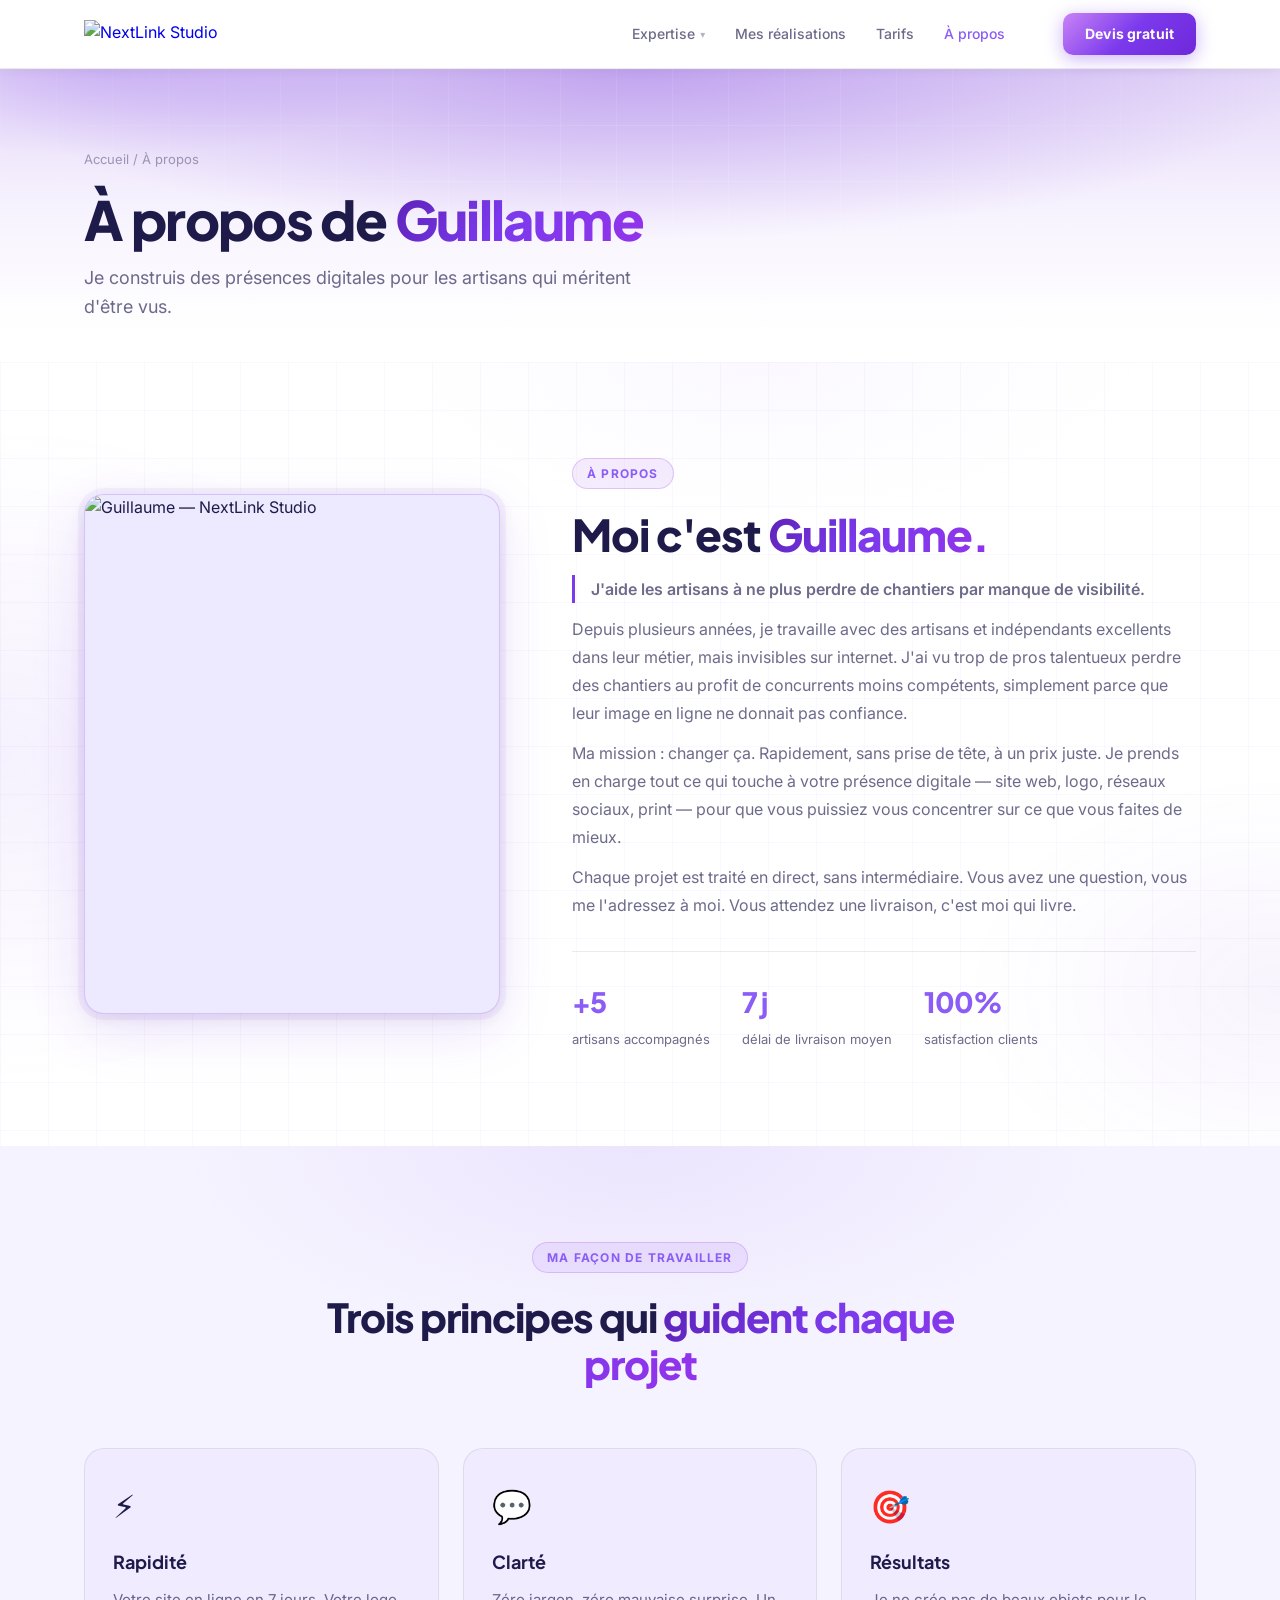
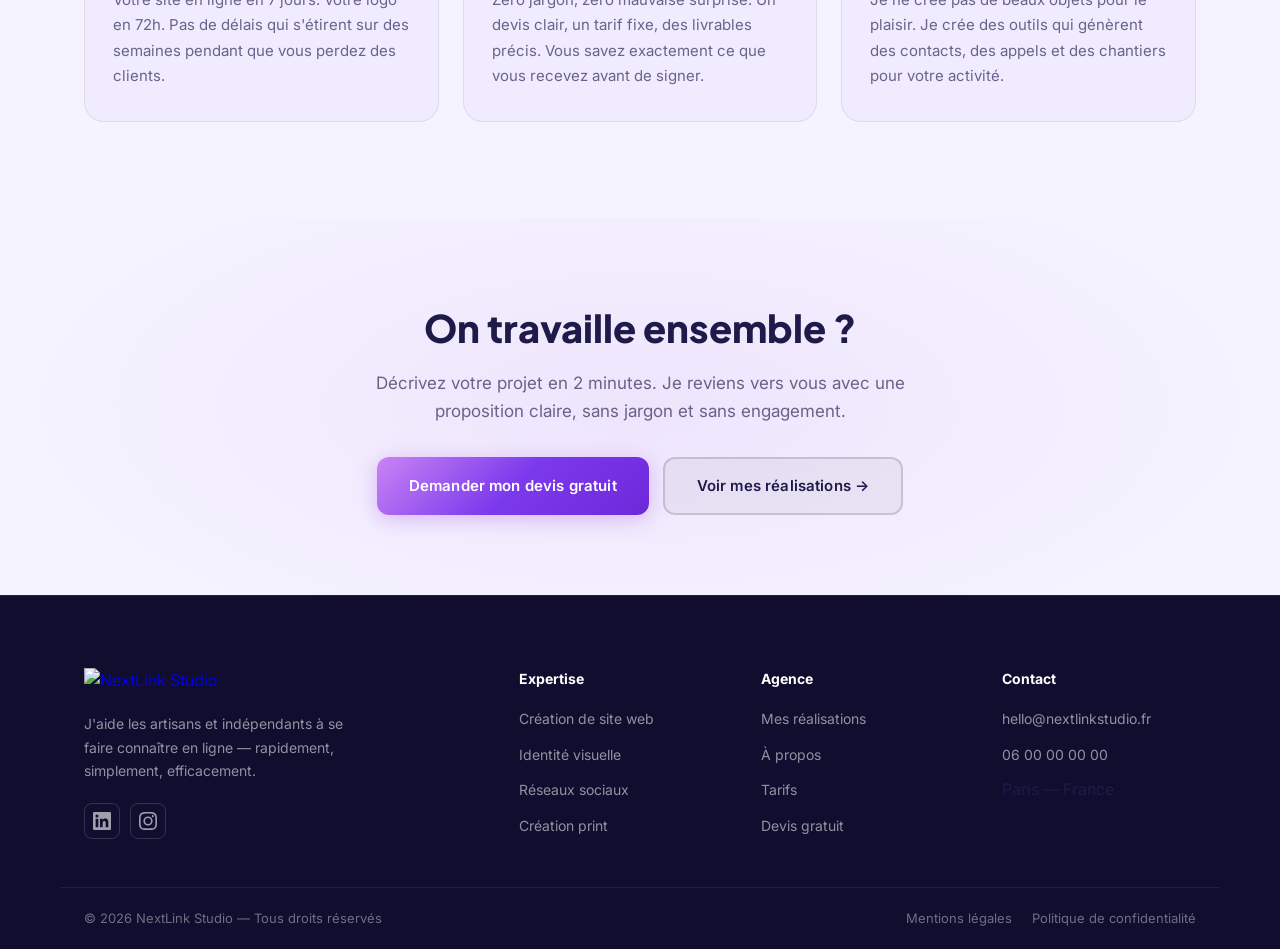
==== a-propos.html @ 01c7044d "add changes" ====
<!DOCTYPE html>
<html lang="fr">
<head>
  <meta charset="UTF-8" />
  <meta name="viewport" content="width=device-width, initial-scale=1.0" />
  <title>À propos — NextLink Studio</title>
  <meta name="description" content="Je m'appelle Guillaume. J'aide les artisans et indépendants à se faire connaître en ligne — rapidement, sans prise de tête, à un prix juste." />
  <link rel="preconnect" href="https://fonts.googleapis.com" />
  <link rel="preconnect" href="https://fonts.gstatic.com" crossorigin />
  <link href="https://fonts.googleapis.com/css2?family=Inter:wght@400;500;600;700;800&family=Plus+Jakarta+Sans:wght@600;700;800;900&display=swap" rel="stylesheet" />
  <link rel="stylesheet" href="style.css" />
</head>
<body>

  <!-- NAVIGATION -->
  <header class="nav-wrapper">
    <nav class="nav container">
      <a href="index.html" class="logo">
        <img src="logo.svg" alt="NextLink Studio">
      </a>
      <ul class="nav-links">
        <li class="nav-dropdown">
          <a href="expertise.html" class="nav-has-dropdown">Expertise <span class="nav-arrow">▾</span></a>
          <div class="dropdown-menu">
            <div class="dropdown-menu-inner">
              <div class="dm-header">Mes expertises</div>
              <a href="site-web.html" class="dropdown-item di-web">
                <div class="di-icon-wrap"><span>🌐</span></div>
                <div class="di-text"><strong>Création de site web</strong><small>Design sur mesure, livré en 7 jours</small></div>
                <span class="di-arrow">→</span>
              </a>
              <a href="identite-visuelle.html" class="dropdown-item di-design">
                <div class="di-icon-wrap"><span>🎨</span></div>
                <div class="di-text"><strong>Identité visuelle</strong><small>Logo, charte graphique, supports</small></div>
                <span class="di-arrow">→</span>
              </a>
              <a href="posts-linkedin.html" class="dropdown-item di-linkedin">
                <div class="di-icon-wrap"><span>📱</span></div>
                <div class="di-text"><strong>Réseaux sociaux</strong><small>Contenus et visuels pour vos réseaux</small></div>
                <span class="di-arrow">→</span>
              </a>
              <a href="creation-print.html" class="dropdown-item di-print">
                <div class="di-icon-wrap"><span>🖨️</span></div>
                <div class="di-text"><strong>Création print</strong><small>Flyers, kakémonos, cartes de visite</small></div>
                <span class="di-arrow">→</span>
              </a>
              <div class="dm-footer"><a href="expertise.html">Voir toutes mes expertises →</a></div>
            </div>
          </div>
        </li>
        <li><a href="realisations.html">Mes réalisations</a></li>
        <li><a href="tarifs.html">Tarifs</a></li>
        <li><a href="a-propos.html" class="active">À propos</a></li>
      </ul>
      <a href="devis.html" class="btn btn-primary nav-cta">Devis gratuit</a>
      <button class="menu-toggle" aria-label="Menu" onclick="toggleMenu()">
        <span></span><span></span><span></span>
      </button>
    </nav>
  </header>
  <div class="nav-mobile" id="navMobile">
    <div class="nav-mobile-inner">
      <div class="nav-mobile-nav">
        <div class="nav-mobile-group">
          <button class="nav-mobile-toggle" onclick="toggleExpertise(this)">
            <span class="nav-mobile-toggle-left"><span class="nm-num">01</span>Expertise</span>
            <span class="nav-mobile-arrow">▾</span>
          </button>
          <div class="nav-mobile-submenu"><div class="nav-mobile-submenu-inner">
            <a href="site-web.html" onclick="toggleMenu()"><span class="nm-service-icon">🌐</span>Création de site web</a>
            <a href="identite-visuelle.html" onclick="toggleMenu()"><span class="nm-service-icon">🎨</span>Identité visuelle</a>
            <a href="posts-linkedin.html" onclick="toggleMenu()"><span class="nm-service-icon">📱</span>Réseaux sociaux</a>
            <a href="creation-print.html" onclick="toggleMenu()"><span class="nm-service-icon">🖨️</span>Création print</a>
          </div></div>
        </div>
        <a href="realisations.html" onclick="toggleMenu()"><span class="nm-num">02</span>Mes réalisations</a>
        <a href="tarifs.html" onclick="toggleMenu()"><span class="nm-num">03</span>Tarifs</a>
        <a href="a-propos.html" onclick="toggleMenu()"><span class="nm-num">04</span>À propos</a>
      </div>
      <div class="nav-mobile-cta">
        <a href="devis.html" class="btn btn-primary" onclick="toggleMenu()">Devis gratuit →</a>
        <p class="nav-mobile-tagline">Votre projet mérite le meilleur.</p>
      </div>
    </div>
  </div>

  <!-- PAGE HERO -->
  <section class="page-hero">
    <div class="page-hero-bg"></div>
    <div class="container page-hero-content">
      <div class="page-breadcrumb"><a href="index.html">Accueil</a> / <span>À propos</span></div>
      <h1>À propos de <span class="gradient-text">Guillaume</span></h1>
      <p>Je construis des présences digitales pour les artisans qui méritent d'être vus.</p>
    </div>
  </section>

  <!-- ABOUT PRINCIPAL -->
  <section class="about-section">
    <div class="container">
      <div class="about-grid">
        <div class="about-photo-wrap">
          <img src="images/guillaume.png" alt="Guillaume — NextLink Studio">
        </div>
        <div class="about-text">
          <div class="section-badge">À propos</div>
          <h2 class="about-heading">Moi c'est <span class="gradient-text">Guillaume.</span></h2>
          <p class="about-lead">J'aide les artisans à ne plus perdre de chantiers par manque de visibilité.</p>
          <p>Depuis plusieurs années, je travaille avec des artisans et indépendants excellents dans leur métier, mais invisibles sur internet. J'ai vu trop de pros talentueux perdre des chantiers au profit de concurrents moins compétents, simplement parce que leur image en ligne ne donnait pas confiance.</p>
          <p>Ma mission : changer ça. Rapidement, sans prise de tête, à un prix juste. Je prends en charge tout ce qui touche à votre présence digitale — site web, logo, réseaux sociaux, print — pour que vous puissiez vous concentrer sur ce que vous faites de mieux.</p>
          <p>Chaque projet est traité en direct, sans intermédiaire. Vous avez une question, vous me l'adressez à moi. Vous attendez une livraison, c'est moi qui livre.</p>
          <div class="about-stats-row">
            <div class="about-stat"><span class="about-stat-num">+5</span><span class="about-stat-label">artisans accompagnés</span></div>
            <div class="about-stat"><span class="about-stat-num">7 j</span><span class="about-stat-label">délai de livraison moyen</span></div>
            <div class="about-stat"><span class="about-stat-num">100%</span><span class="about-stat-label">satisfaction clients</span></div>
          </div>
        </div>
      </div>
    </div>
  </section>

  <!-- VALEURS -->
  <section class="about-values">
    <div class="container">
      <div class="section-header text-center">
        <div class="section-badge">Ma façon de travailler</div>
        <h2>Trois principes qui <span class="gradient-text">guident chaque projet</span></h2>
      </div>
      <div class="about-values-grid">
        <div class="about-value-card">
          <div class="about-value-icon">⚡</div>
          <h3>Rapidité</h3>
          <p>Votre site en ligne en 7 jours. Votre logo en 72h. Pas de délais qui s'étirent sur des semaines pendant que vous perdez des clients.</p>
        </div>
        <div class="about-value-card">
          <div class="about-value-icon">💬</div>
          <h3>Clarté</h3>
          <p>Zéro jargon, zéro mauvaise surprise. Un devis clair, un tarif fixe, des livrables précis. Vous savez exactement ce que vous recevez avant de signer.</p>
        </div>
        <div class="about-value-card">
          <div class="about-value-icon">🎯</div>
          <h3>Résultats</h3>
          <p>Je ne crée pas de beaux objets pour le plaisir. Je crée des outils qui génèrent des contacts, des appels et des chantiers pour votre activité.</p>
        </div>
      </div>
    </div>
  </section>

  <!-- CTA FINAL -->
  <section class="page-cta">
    <div class="container">
      <div class="page-cta-inner">
        <h2>On travaille ensemble ?</h2>
        <p>Décrivez votre projet en 2 minutes. Je reviens vers vous avec une proposition claire, sans jargon et sans engagement.</p>
        <div class="page-cta-actions">
          <a href="devis.html" class="btn btn-primary btn-lg">Demander mon devis gratuit</a>
          <a href="realisations.html" class="btn btn-ghost btn-lg">Voir mes réalisations →</a>
        </div>
      </div>
    </div>
  </section>

  <!-- FOOTER -->
  <footer class="footer">
    <div class="container footer-inner">
      <div class="footer-brand">
        <a href="index.html" class="logo"><img src="logo_nextlink_studio.svg" alt="NextLink Studio"></a>
        <p>J'aide les artisans et indépendants à se faire connaître en ligne — rapidement, simplement, efficacement.</p>
        <div class="footer-social">
          <a href="#" aria-label="LinkedIn">
            <svg xmlns="http://www.w3.org/2000/svg" width="18" height="18" viewBox="0 0 24 24" fill="currentColor">
              <path d="M20.447 20.452h-3.554v-5.569c0-1.328-.027-3.037-1.852-3.037-1.853 0-2.136 1.445-2.136 2.939v5.667H9.351V9h3.414v1.561h.046c.477-.9 1.637-1.85 3.37-1.85 3.601 0 4.267 2.37 4.267 5.455v6.286zM5.337 7.433a2.062 2.062 0 0 1-2.063-2.065 2.064 2.064 0 1 1 2.063 2.065zm1.782 13.019H3.555V9h3.564v11.452zM22.225 0H1.771C.792 0 0 .774 0 1.729v20.542C0 23.227.792 24 1.771 24h20.451C23.2 24 24 23.227 24 22.271V1.729C24 .774 23.2 0 22.222 0h.003z"/>
            </svg>
          </a>
          <a href="#" aria-label="Instagram">
            <svg xmlns="http://www.w3.org/2000/svg" width="18" height="18" viewBox="0 0 24 24" fill="currentColor">
              <path d="M12 2.163c3.204 0 3.584.012 4.85.07 3.252.148 4.771 1.691 4.919 4.919.058 1.265.069 1.645.069 4.849 0 3.205-.012 3.584-.069 4.849-.149 3.225-1.664 4.771-4.919 4.919-1.266.058-1.644.07-4.85.07-3.204 0-3.584-.012-4.849-.07-3.26-.149-4.771-1.699-4.919-4.92-.058-1.265-.07-1.644-.07-4.849 0-3.204.013-3.583.07-4.849.149-3.227 1.664-4.771 4.919-4.919 1.266-.057 1.645-.069 4.849-.069zm0-2.163c-3.259 0-3.667.014-4.947.072-4.358.2-6.78 2.618-6.98 6.98-.059 1.281-.073 1.689-.073 4.948 0 3.259.014 3.668.072 4.948.2 4.358 2.618 6.78 6.98 6.98 1.281.058 1.689.072 4.948.072 3.259 0 3.668-.014 4.948-.072 4.354-.2 6.782-2.618 6.979-6.98.059-1.28.073-1.689.073-4.948 0-3.259-.014-3.667-.072-4.947-.196-4.354-2.617-6.78-6.979-6.98-1.281-.059-1.69-.073-4.949-.073zm0 5.838a6.162 6.162 0 1 0 0 12.324 6.162 6.162 0 0 0 0-12.324zM12 16a4 4 0 1 1 0-8 4 4 0 0 1 0 8zm6.406-11.845a1.44 1.44 0 1 0 0 2.881 1.44 1.44 0 0 0 0-2.881z"/>
            </svg>
          </a>
        </div>
      </div>
      <div class="footer-links">
        <h5>Expertise</h5>
        <ul>
          <li><a href="site-web.html">Création de site web</a></li>
          <li><a href="identite-visuelle.html">Identité visuelle</a></li>
          <li><a href="posts-linkedin.html">Réseaux sociaux</a></li>
          <li><a href="creation-print.html">Création print</a></li>
        </ul>
      </div>
      <div class="footer-links">
        <h5>Agence</h5>
        <ul>
          <li><a href="realisations.html">Mes réalisations</a></li>
          <li><a href="a-propos.html">À propos</a></li>
          <li><a href="tarifs.html">Tarifs</a></li>
          <li><a href="devis.html">Devis gratuit</a></li>
        </ul>
      </div>
      <div class="footer-links">
        <h5>Contact</h5>
        <ul>
          <li><a href="mailto:hello@nextlinkstudio.fr">hello@nextlinkstudio.fr</a></li>
          <li><a href="tel:+33600000000">06 00 00 00 00</a></li>
          <li>Paris — France</li>
        </ul>
      </div>
    </div>
    <div class="footer-bottom container">
      <p>© 2026 NextLink Studio — Tous droits réservés</p>
      <div class="footer-legal">
        <a href="#">Mentions légales</a>
        <a href="#">Politique de confidentialité</a>
      </div>
    </div>
  </footer>

  <script src="app.js"></script>
</body>
</html>
---- style.css ----
/* ============================================================
   NEXTLINK STUDIO — Light Edition
   ============================================================ */

:root {
  --bg:            #ffffff;
  --bg-alt:        #f5f3ff;
  --bg-card:       rgba(124,58,237,0.04);
  --bg-card-hover: rgba(124,58,237,0.08);
  --surface:       #ede9fe;
  --surface-raised:#ddd6fe;

  --purple:        #7c3aed;
  --purple-vivid:  #8b5cf6;
  --purple-dark:   #6d28d9;
  --purple-deep:   #5b21b6;
  --purple-soft:   rgba(124,58,237,0.12);
  --purple-glow:   rgba(124,58,237,0.22);
  --purple-light:  rgba(124,58,237,0.08);

  --text:          #1e1b4b;
  --text-muted:    rgba(30,27,75,0.65);
  --text-subtle:   rgba(30,27,75,0.40);

  --border:        rgba(0,0,0,0.08);
  --border-strong: rgba(0,0,0,0.14);
  --border-purple: rgba(124,58,237,0.22);

  --white:         #ffffff;
  --success:       #059669;
  --success-bg:    rgba(5,150,105,0.07);
  --success-border:rgba(5,150,105,0.22);

  --radius:        12px;
  --radius-lg:     20px;
  --shadow:        0 4px 24px rgba(0,0,0,0.08);
  --shadow-lg:     0 16px 64px rgba(0,0,0,0.12);
  --shadow-purple: 0 8px 40px rgba(124,58,237,0.25);
  --transition:    all 0.25s ease;
}

*, *::before, *::after { box-sizing: border-box; margin: 0; padding: 0; -webkit-tap-highlight-color: transparent; }
html { scroll-behavior: smooth; }
body {
  font-family: 'Inter', system-ui, sans-serif;
  font-size: 16px;
  line-height: 1.6;
  color: var(--text);
  background: var(--bg);
  overflow-x: hidden;
}

/* ── UTILITIES ── */
.container { max-width: 1160px; margin: 0 auto; padding: 0 24px; }

.gradient-text {
  background: linear-gradient(125deg, #5b21b6 0%, #7c3aed 45%, #9333ea 100%);
  -webkit-background-clip: text;
  -webkit-text-fill-color: transparent;
  background-clip: text;
}

.section-badge {
  display: inline-flex;
  align-items: center;
  gap: 6px;
  background: rgba(175,102,232,0.12);
  color: var(--purple-vivid);
  font-size: 12px;
  font-weight: 700;
  letter-spacing: .1em;
  text-transform: uppercase;
  padding: 5px 14px;
  border-radius: 99px;
  border: 1.5px solid rgba(175,102,232,0.3);
  margin-bottom: 20px;
}

.section-header {
  text-align: center;
  max-width: 640px;
  margin: 0 auto 60px;
}
.section-header h2 {
  font-family: 'Plus Jakarta Sans', sans-serif;
  font-size: clamp(26px,3.8vw,40px);
  font-weight: 800;
  line-height: 1.18;
  letter-spacing: -0.025em;
  margin-bottom: 16px;
  color: var(--text);
}
.section-header p { color: var(--text-muted); font-size: 17px; }

/* ── BUTTONS ── */
.btn {
  display: inline-flex;
  align-items: center;
  justify-content: center;
  gap: 8px;
  font-family: 'Inter', sans-serif;
  font-size: 15px;
  font-weight: 600;
  border-radius: 10px;
  padding: 12px 24px;
  cursor: pointer;
  border: 2px solid transparent;
  text-decoration: none;
  transition: var(--transition);
  white-space: nowrap;
}
.btn-primary {
  background: linear-gradient(135deg, #c984f5 0%, var(--purple) 50%, var(--purple-dark) 100%);
  color: var(--white);
  border: none;
  box-shadow: 0 4px 20px rgba(175,102,232,0.4);
}
.btn-primary:hover {
  background: linear-gradient(135deg, var(--purple-vivid) 0%, var(--purple) 55%, var(--purple-dark) 100%);
  transform: translateY(-2px);
  box-shadow: 0 10px 36px rgba(175,102,232,0.6);
}
.btn-ghost {
  background: rgba(0,0,0,0.04);
  color: var(--text);
  border-color: rgba(0,0,0,0.14);
}
.btn-ghost:hover {
  background: rgba(0,0,0,0.07);
  border-color: rgba(0,0,0,0.25);
}
.btn-outline {
  background: transparent;
  color: var(--text-muted);
  border-color: var(--border-strong);
}
.btn-outline:hover {
  border-color: var(--purple);
  color: var(--purple-vivid);
  background: var(--purple-light);
}
.btn-lg { padding: 15px 32px; font-size: 15px; border-radius: 12px; letter-spacing: 0.01em; }
.btn-full { width: 100%; }

/* ── NAV ── */
.nav-wrapper {
  position: sticky;
  top: 0;
  z-index: 100;
  background: rgba(255,255,255,0.90);
  backdrop-filter: blur(20px);
  -webkit-backdrop-filter: blur(20px);
  border-bottom: 1px solid var(--border);
  box-shadow: 0 1px 12px rgba(0,0,0,0.06);
}
.nav { display: flex; align-items: center; gap: 32px; height: 68px; }
.logo { display: flex; align-items: center; text-decoration: none; }
.logo img, .logo svg { height: 28px; width: auto; }
.nav-links {
  display: flex;
  align-items: center;
  list-style: none;
  gap: 2px;
  margin-left: auto;
}
.nav-links li { display: flex; align-items: center; }
.nav-links a {
  display: flex;
  align-items: center;
  color: var(--text-muted);
  text-decoration: none;
  font-size: 14px;
  font-weight: 500;
  padding: 8px 14px;
  border-radius: 8px;
  line-height: 1;
  transition: var(--transition);
}
.nav-links a:hover { color: var(--text); background: rgba(0,0,0,0.05); }
.nav-cta {
  margin-left: 12px;
  padding: 10px 22px;
  font-size: 14px;
  font-weight: 700;
  box-shadow: 0 4px 18px rgba(124,58,237,0.38);
  letter-spacing: 0.01em;
}
.nav-cta:hover {
  box-shadow: 0 6px 28px rgba(124,58,237,0.55);
  transform: translateY(-1px);
}
/* ── HAMBURGER BUTTON ── */
.menu-toggle {
  display: none;
  flex-direction: column;
  justify-content: center;
  align-items: center;
  gap: 5px;
  background: rgba(0,0,0,0.04);
  border: 1px solid var(--border-strong);
  border-radius: 10px;
  cursor: pointer;
  padding: 0;
  margin-left: auto;
  width: 42px;
  height: 42px;
  flex-shrink: 0;
  transition: background 0.2s, border-color 0.2s;
}
.menu-toggle:hover {
  background: var(--purple-light);
  border-color: var(--border-purple);
}
.menu-toggle span {
  display: block;
  height: 1.5px;
  border-radius: 2px;
  background: var(--text);
  transform-origin: center;
  transition: all 0.32s cubic-bezier(0.4,0,0.2,1);
}
.menu-toggle span:nth-child(1) { width: 18px; }
.menu-toggle span:nth-child(2) { width: 13px; }
.menu-toggle span:nth-child(3) { width: 8px; }
.menu-toggle.active span:nth-child(1) { width: 18px; transform: translateY(6.5px) rotate(45deg); }
.menu-toggle.active span:nth-child(2) { opacity: 0; transform: translateX(-10px); }
.menu-toggle.active span:nth-child(3) { width: 18px; transform: translateY(-6.5px) rotate(-45deg); }

/* ── MOBILE NAV OVERLAY ── */
.nav-mobile {
  position: fixed;
  inset: 0;
  z-index: 99;
  overflow: hidden;
  opacity: 0;
  visibility: hidden;
  pointer-events: none;
  transition: opacity 0.45s cubic-bezier(0.4,0,0.2,1), visibility 0.45s;
}
.nav-mobile::before {
  content: '';
  position: absolute;
  inset: 0;
  background: rgba(245,243,255,0.98);
  backdrop-filter: blur(28px);
  -webkit-backdrop-filter: blur(28px);
}
.nav-mobile::after {
  content: '';
  position: absolute;
  width: 580px;
  height: 580px;
  border-radius: 50%;
  background: radial-gradient(circle, rgba(175,102,232,0.14) 0%, transparent 65%);
  top: -140px;
  right: -180px;
  pointer-events: none;
}
.nav-mobile.open {
  opacity: 1;
  visibility: visible;
  pointer-events: auto;
}
.nav-mobile-inner {
  position: relative;
  z-index: 1;
  display: flex;
  flex-direction: column;
  height: 100%;
  padding: 96px 32px 48px;
}
.nav-mobile-nav {
  flex: 1;
  display: flex;
  flex-direction: column;
  justify-content: center;
}

/* Main links & toggle (big typographic style) */
.nav-mobile-nav > a {
  display: flex;
  align-items: center;
  gap: 14px;
  padding: 18px 0;
  border-bottom: 1px solid var(--border);
  text-decoration: none;
  color: rgba(30,27,75,0.50);
  font-size: clamp(22px, 6.5vw, 34px);
  font-weight: 700;
  font-family: 'Plus Jakarta Sans', sans-serif;
  letter-spacing: -0.02em;
  line-height: 1;
  opacity: 0;
  transform: translateY(22px);
  transition: opacity 0.42s ease, transform 0.42s ease, color 0.22s ease;
}
.nav-mobile-nav > a:hover { color: var(--text); }

/* Expertise group */
.nav-mobile-group {
  border-bottom: 1px solid var(--border);
  opacity: 0;
  transform: translateY(22px);
  transition: opacity 0.42s ease, transform 0.42s ease;
}
.nav-mobile-toggle {
  width: 100%;
  display: flex;
  align-items: center;
  justify-content: space-between;
  gap: 14px;
  padding: 18px 0;
  background: none;
  border: none;
  color: rgba(30,27,75,0.50);
  font-size: clamp(22px, 6.5vw, 34px);
  font-weight: 700;
  font-family: 'Plus Jakarta Sans', sans-serif;
  letter-spacing: -0.02em;
  line-height: 1;
  cursor: pointer;
  transition: color 0.22s ease;
}
.nav-mobile-toggle:hover { color: var(--text); }
.nav-mobile-toggle-left {
  display: flex;
  align-items: center;
  gap: 14px;
}

/* Number prefix */
.nm-num {
  font-family: 'Inter', monospace;
  font-size: 9px;
  font-weight: 700;
  letter-spacing: 0.14em;
  color: var(--purple-vivid);
  align-self: flex-end;
  margin-bottom: 4px;
  flex-shrink: 0;
}

/* Arrow circle */
.nav-mobile-arrow {
  width: 30px;
  height: 30px;
  border-radius: 50%;
  border: 1px solid var(--border-strong);
  display: flex;
  align-items: center;
  justify-content: center;
  font-size: 11px;
  color: var(--text-subtle);
  flex-shrink: 0;
  transition: transform 0.3s ease, background 0.2s, border-color 0.2s, color 0.2s;
}
.nav-mobile-group.open .nav-mobile-arrow {
  transform: rotate(180deg);
  background: var(--purple-soft);
  border-color: var(--border-purple);
  color: var(--purple-vivid);
}

/* Open — cascade animations */
.nav-mobile.open .nav-mobile-group,
.nav-mobile.open .nav-mobile-nav > a,
.nav-mobile.open .nav-mobile-cta {
  opacity: 1;
  transform: translateY(0);
}
.nav-mobile.open .nav-mobile-group          { transition-delay: 0.08s; }
.nav-mobile.open .nav-mobile-nav > a:nth-child(2) { transition-delay: 0.15s; }
.nav-mobile.open .nav-mobile-nav > a:nth-child(3) { transition-delay: 0.22s; }
.nav-mobile.open .nav-mobile-nav > a:nth-child(4) { transition-delay: 0.29s; }
.nav-mobile.open .nav-mobile-cta            { transition-delay: 0.36s; }

/* ── HERO ── */
.hero {
  position: relative;
  background: var(--bg);
  padding: 140px 0 120px;
  overflow: hidden;
  text-align: center;
}

/* Divs parallax */
.hero-parallax-bg,
.pain-parallax-bg {
  position: absolute;
  left: 0;
  right: 0;
  background-size: cover;
  background-repeat: no-repeat;
  will-change: transform;
  pointer-events: none;
}
.hero-parallax-bg {
  top: 0%;
  bottom: 0%;
  background-image: url('images/header_artisan.png');
  background-position: center top;
}

/* Purple gradient bloom en haut + grid overlay */
.hero-bg {
  position: absolute;
  inset: 0;
  z-index: 1;
  background:
    linear-gradient(180deg, rgba(15,5,50,0.88) 0%, rgba(60,20,140,0.70) 40%, rgba(91,33,182,0.48) 75%, rgba(124,58,237,0.25) 100%),
    radial-gradient(ellipse 90% 65% at 50% 0%, rgba(109,40,217,0.38) 0%, transparent 60%),
    radial-gradient(ellipse 55% 50% at 10% 0%, rgba(124,58,237,0.18) 0%, transparent 60%),
    radial-gradient(ellipse 50% 40% at 90% 5%, rgba(139,92,246,0.14) 0%, transparent 55%);
  pointer-events: none;
}
.hero-bg::after {
  content: '';
  position: absolute;
  inset: 0;
  background-image:
    linear-gradient(rgba(255,255,255,0.08) 1px, transparent 1px),
    linear-gradient(90deg, rgba(255,255,255,0.08) 1px, transparent 1px);
  background-size: 56px 56px;
  -webkit-mask-image: radial-gradient(ellipse 80% 80% at 50% 40%, black 0%, transparent 100%);
  mask-image: radial-gradient(ellipse 80% 80% at 50% 40%, black 0%, transparent 100%);
}


.hero-content {
  position: relative;
  z-index: 2;
  max-width: 820px;
  margin: 0 auto;
}

/* ── HERO — texte blanc sur fond image sombre ── */
.hero .hero-title        { color: #ffffff; }
.hero .hero-subtitle     { color: #ffffff; text-shadow: 0 1px 12px rgba(0,0,0,0.55); }
.hero .gradient-text {
  background: none;
  -webkit-text-fill-color: #ffffff;
  color: #ffffff;
  font-style: italic;
  font-weight: 800;
  letter-spacing: -0.03em;
  text-shadow:
    0 0 40px rgba(255,255,255,0.45),
    0 0 12px rgba(255,255,255,0.25),
    0 2px 8px rgba(0,0,0,0.40);
  filter: none;
  position: relative;
}
.hero .hero-badge {
  background: rgba(255,255,255,0.14);
  backdrop-filter: blur(12px);
  -webkit-backdrop-filter: blur(12px);
  color: #ffffff;
  border-color: rgba(255,255,255,0.30);
}
.hero .btn-ghost {
  background: rgba(255,255,255,0.22);
  color: #ffffff;
  border-color: rgba(255,255,255,0.60);
  backdrop-filter: blur(8px);
  -webkit-backdrop-filter: blur(8px);
  font-weight: 700;
  text-shadow: 0 1px 4px rgba(0,0,0,0.3);
}
.hero .btn-ghost:hover {
  background: rgba(255,255,255,0.32);
  border-color: rgba(255,255,255,0.85);
  color: #ffffff;
}

.hero-badge {
  display: inline-flex;
  align-items: center;
  gap: 8px;
  background: rgba(255,255,255,0.82);
  backdrop-filter: blur(12px);
  -webkit-backdrop-filter: blur(12px);
  color: var(--text);
  border: 1px solid rgba(255,255,255,0.6);
  border-radius: 99px;
  font-size: 13px;
  font-weight: 600;
  padding: 6px 16px;
  margin-bottom: 32px;
}

@keyframes heroFadeUp {
  from {
    opacity: 0;
    transform: translateY(32px);
  }
  to {
    opacity: 1;
    transform: translateY(0);
  }
}

.hero-title {
  font-family: 'Plus Jakarta Sans', sans-serif;
  font-size: clamp(42px, 6.5vw, 80px);
  font-weight: 900;
  line-height: 1.02;
  color: var(--text);
  margin-bottom: 28px;
  letter-spacing: -0.04em;
}
.hero-title-line1 {
  display: inline-block;
  animation: heroFadeUp 0.7s cubic-bezier(0.22, 1, 0.36, 1) both;
  animation-delay: 0.1s;
}
.hero-title-line2 {
  display: inline-block;
  animation: heroFadeUp 0.7s cubic-bezier(0.22, 1, 0.36, 1) both;
  animation-delay: 0.35s;
}
.hero-subtitle {
  font-size: clamp(17px, 2vw, 20px);
  color: var(--text-muted);
  line-height: 1.65;
  margin-bottom: 40px;
  max-width: 580px;
  margin-left: auto;
  margin-right: auto;
}
.hero-actions {
  display: flex;
  gap: 14px;
  flex-wrap: wrap;
  margin-bottom: 64px;
  justify-content: center;
}

/* ── HERO SERVICES TAGS ── */
.hero-services {
  display: flex;
  flex-wrap: wrap;
  gap: 10px;
  justify-content: center;
}
.hero-service-tag {
  display: inline-flex;
  align-items: center;
  gap: 8px;
  padding: 10px 20px;
  background: rgba(255,255,255,0.08);
  backdrop-filter: blur(14px);
  -webkit-backdrop-filter: blur(14px);
  border: 1px solid rgba(255,255,255,0.18);
  border-radius: 99px;
  font-size: 14px;
  font-weight: 600;
  color: rgba(255,255,255,0.90);
  text-decoration: none;
  box-shadow: 0 2px 12px rgba(0,0,0,0.15);
  transition: background 0.22s ease, border-color 0.22s ease, transform 0.22s ease, box-shadow 0.22s ease;
}
.hero-service-tag:hover {
  background: rgba(255,255,255,0.16);
  border-color: rgba(196,181,253,0.55);
  color: #ffffff;
  transform: translateY(-2px);
  box-shadow: 0 6px 20px rgba(0,0,0,0.20);
}

/* ── RÉSULTATS (stats band) ── */
.resultats {
  background: linear-gradient(130deg, #1e1b4b 0%, #3b0764 45%, #4c1d95 100%);
  padding: 72px 0;
  position: relative;
  overflow: hidden;
}
.resultats::before {
  content: '';
  position: absolute;
  inset: 0;
  background-image:
    linear-gradient(rgba(255,255,255,0.03) 1px, transparent 1px),
    linear-gradient(90deg, rgba(255,255,255,0.03) 1px, transparent 1px);
  background-size: 48px 48px;
  -webkit-mask-image: radial-gradient(ellipse 80% 80% at 50% 50%, black 0%, transparent 100%);
  mask-image: radial-gradient(ellipse 80% 80% at 50% 50%, black 0%, transparent 100%);
}
.resultats-grid {
  display: grid;
  grid-template-columns: repeat(4, 1fr);
  position: relative;
}
.resultat-item {
  display: flex;
  flex-direction: column;
  align-items: center;
  text-align: center;
  padding: 8px 24px;
  position: relative;
}
.resultat-item + .resultat-item::before {
  content: '';
  position: absolute;
  left: 0; top: 10%; bottom: 10%;
  width: 1px;
  background: rgba(255,255,255,0.12);
}
.resultat-num {
  font-family: 'Plus Jakarta Sans', sans-serif;
  font-size: clamp(44px, 5.5vw, 68px);
  font-weight: 900;
  color: #ffffff;
  line-height: 1;
  letter-spacing: -0.04em;
  margin-bottom: 10px;
}
.resultat-label {
  font-size: 13px;
  color: rgba(255,255,255,0.55);
  font-weight: 500;
  line-height: 1.45;
  max-width: 140px;
}

/* ── SITE-WEB TICKER ── */
.sw-ticker {
  background: linear-gradient(130deg, #1e1b4b 0%, #3b0764 45%, #4c1d95 100%);
  overflow: hidden;
  padding: 13px 0;
  position: relative;
}
.sw-ticker::before {
  content: '';
  position: absolute;
  inset: 0;
  background-image:
    linear-gradient(rgba(255,255,255,0.03) 1px, transparent 1px),
    linear-gradient(90deg, rgba(255,255,255,0.03) 1px, transparent 1px);
  background-size: 48px 48px;
  pointer-events: none;
}
.sw-ticker-track {
  display: flex;
  white-space: nowrap;
  width: max-content;
  animation: sw-scroll 35s linear infinite;
}
.sw-ticker-track span {
  font-size: 12px;
  font-weight: 700;
  color: rgba(255,255,255,0.88);
  letter-spacing: 0.08em;
  text-transform: uppercase;
  padding: 0 22px;
}
.sw-ticker-track .sw-sep {
  color: rgba(167,139,250,0.65);
  padding: 0;
  font-size: 10px;
}
@keyframes sw-scroll {
  from { transform: translateX(0); }
  to   { transform: translateX(-50%); }
}

/* ── PAIN SECTION ── */
.pain {
  padding: 96px 0;
  background: var(--bg-alt);
  position: relative;
  overflow: hidden;
}
.pain::after {
  content: '';
  position: absolute;
  inset: 0;
  background-image:
    linear-gradient(rgba(124,58,237,0.07) 1px, transparent 1px),
    linear-gradient(90deg, rgba(124,58,237,0.07) 1px, transparent 1px);
  background-size: 48px 48px;
  -webkit-mask-image: radial-gradient(ellipse 80% 70% at 50% 50%, black 30%, transparent 100%);
  mask-image: radial-gradient(ellipse 80% 70% at 50% 50%, black 30%, transparent 100%);
  pointer-events: none;
  z-index: 0;
}
.pain::before {
  content: '';
  position: absolute;
  inset: 0;
  background:
    radial-gradient(ellipse 70% 60% at 0% 50%, rgba(124,58,237,0.10) 0%, transparent 60%),
    radial-gradient(ellipse 50% 45% at 100% 15%, rgba(109,40,217,0.08) 0%, transparent 55%),
    radial-gradient(ellipse 40% 35% at 50% 100%, rgba(139,92,246,0.06) 0%, transparent 50%);
  z-index: 1;
  pointer-events: none;
}

/* ── MID TICKER ── */
.mid-ticker {
  background: #0d0a1a;
  overflow: hidden;
  padding: 14px 0;
  position: relative;
  border-top: 1px solid rgba(124,58,237,0.25);
  border-bottom: 1px solid rgba(124,58,237,0.25);
}
.mid-ticker::before {
  content: '';
  position: absolute;
  inset: 0;
  background-image:
    linear-gradient(rgba(255,255,255,0.03) 1px, transparent 1px),
    linear-gradient(90deg, rgba(255,255,255,0.03) 1px, transparent 1px);
  background-size: 48px 48px;
  pointer-events: none;
}
.mid-ticker-track {
  display: flex;
  white-space: nowrap;
  width: max-content;
  animation: mid-ticker-scroll 40s linear infinite;
  gap: 0;
}
.mid-ticker-track span {
  font-size: 13px;
  font-weight: 600;
  color: rgba(255,255,255,0.80);
  letter-spacing: 0.03em;
  padding: 0 20px;
}
.mid-ticker-sep {
  color: rgba(167,139,250,0.60) !important;
  padding: 0 !important;
  font-size: 11px !important;
  font-weight: 400 !important;
}
@keyframes mid-ticker-scroll {
  from { transform: translateX(0); }
  to   { transform: translateX(-50%); }
}

.pain-header { text-align: center; max-width: 620px; margin: 0 auto 48px; position: relative; z-index: 2; }
.pain-header h2 { font-family: 'Plus Jakarta Sans', sans-serif; font-size: clamp(28px,3.5vw,42px); font-weight: 800; line-height: 1.15; letter-spacing: -0.03em; color: var(--text); margin-bottom: 16px; }
.pain-header p { color: var(--text-muted); font-size: 17px; line-height: 1.75; }

.pain-cards { display: flex; flex-direction: row; gap: 16px; align-items: center; position: relative; z-index: 2; }

.pain-card {
  flex: 1;
  min-width: 0;
  border-radius: var(--radius-lg);
  border: 1px solid var(--border);
  overflow: hidden;
  position: relative;
  background: var(--bg);
  transition: transform 0.28s cubic-bezier(0.22,1,0.36,1), box-shadow 0.28s ease;
}
.pain-card.bad:hover  { transform: translateY(-4px); box-shadow: 0 4px 16px rgba(239,68,68,0.08), 0 16px 48px rgba(239,68,68,0.12); }

.pain-card.bad {
  border-left: 4px solid rgba(239,68,68,0.65);
  box-shadow: 0 2px 8px rgba(239,68,68,0.04), 0 8px 28px rgba(239,68,68,0.08);
}
.pain-card.good {
  border-left: 4px solid var(--purple);
  box-shadow: 0 4px 16px rgba(124,58,237,0.10), 0 16px 48px rgba(124,58,237,0.18);
  transform: translateY(-6px);
}
.pain-card.good:hover {
  box-shadow: 0 8px 32px rgba(124,58,237,0.16), 0 24px 64px rgba(124,58,237,0.22);
  transform: translateY(-10px);
}

.pain-vs {
  display: flex;
  align-items: center;
  justify-content: center;
  flex-shrink: 0;
  width: 36px;
  height: 36px;
  border-radius: 50%;
  background: var(--bg-card);
  border: 1px solid var(--border);
  font-family: 'Plus Jakarta Sans', sans-serif;
  font-size: 11px;
  font-weight: 800;
  letter-spacing: 0.04em;
  color: var(--text-muted);
  align-self: center;
}

.pain-card-header {
  display: flex;
  align-items: center;
  gap: 12px;
  padding: 14px 16px 14px 16px;
  border-bottom: 1px solid var(--border);
}
.pain-card.bad  .pain-card-header { background: rgba(239,68,68,0.04); }
.pain-card.good .pain-card-header { background: rgba(124,58,237,0.04); }

.pain-card-icon {
  font-size: 22px;
  line-height: 1;
  width: 36px; height: 36px;
  border-radius: 10px;
  display: flex; align-items: center; justify-content: center;
  flex-shrink: 0;
}
.pain-card.bad  .pain-card-icon { background: rgba(239,68,68,0.08); }
.pain-card.good .pain-card-icon { background: rgba(124,58,237,0.08); }

.pain-card-label {
  font-family: 'Plus Jakarta Sans', sans-serif;
  font-size: 15px;
  font-weight: 800;
  letter-spacing: -0.01em;
  flex: 1;
}
.pain-card.bad  .pain-card-label { color: rgba(185,28,28,0.9); }
.pain-card.good .pain-card-label { color: var(--purple-dark); }

.pain-card-items { padding: 14px 16px 16px; display: flex; flex-direction: column; gap: 10px; }
.pain-item { display: flex; align-items: flex-start; gap: 12px; font-size: 14px; color: var(--text-muted); line-height: 1.5; }

.pi-icon {
  flex-shrink: 0;
  width: 22px; height: 22px;
  border-radius: 50%;
  display: flex; align-items: center; justify-content: center;
  font-size: 11px; font-weight: 800;
  margin-top: 1px;
}
.pi-icon.bad  { background: rgba(239,68,68,0.10); color: rgb(220,38,38);  border: 1.5px solid rgba(239,68,68,0.25); }
.pi-icon.good { background: rgba(5,150,105,0.10); color: rgb(5,150,105);  border: 1.5px solid rgba(5,150,105,0.25); }

/* ── SERVICES ── */
.services { padding: 96px 0; background: var(--bg-alt); position: relative; overflow: hidden; }
.services::before {
  content: '';
  position: absolute;
  top: -200px; right: -200px;
  width: 600px; height: 600px;
  background: radial-gradient(circle, rgba(175,102,232,0.07) 0%, transparent 70%);
  pointer-events: none;
}
.services-grid { display: grid; grid-template-columns: repeat(3, 1fr); gap: 20px; }
.service-card {
  background: var(--bg-card);
  border-radius: var(--radius-lg);
  padding: 32px;
  border: 1px solid var(--border);
  position: relative;
  transition: var(--transition);
}
.service-card:hover {
  transform: translateY(-5px);
  box-shadow: 0 16px 48px rgba(0,0,0,0.10), 0 0 0 1px var(--border-purple);
  background: var(--bg-card-hover);
}
.service-card.featured { border-color: var(--border-purple); box-shadow: 0 0 0 1px var(--border-purple), 0 8px 40px rgba(175,102,232,0.12); }
.featured-badge {
  position: absolute;
  top: -12px; left: 24px;
  background: linear-gradient(135deg, var(--purple-vivid), var(--purple-dark));
  color: var(--white);
  font-size: 12px; font-weight: 700;
  padding: 4px 14px;
  border-radius: 99px;
}
.service-icon { font-size: 36px; margin-bottom: 16px; }
.service-card h3 { font-size: 19px; font-weight: 700; color: var(--text); margin-bottom: 10px; }
.service-card p { color: var(--text-muted); font-size: 14px; line-height: 1.65; margin-bottom: 16px; }
.service-list { list-style: none; display: flex; flex-direction: column; gap: 6px; }
.service-list li { font-size: 13px; color: var(--text-muted); padding-left: 20px; position: relative; }
.service-list li::before { content: "✓"; position: absolute; left: 0; color: var(--success); font-weight: 700; }
.service-card-cta {
  background: linear-gradient(135deg, rgba(175,102,232,0.14) 0%, rgba(124,58,237,0.14) 100%);
  border-color: var(--border-purple);
  display: flex; flex-direction: column;
}
.service-card-cta h3 { color: var(--text); }
.service-card-cta p { color: var(--text-muted); }
.service-card-cta .btn { margin-top: auto; }

/* ── HOW IT WORKS ── */
.how {
  padding: 100px 0;
  background: #0d0a1a;
  position: relative;
  overflow: hidden;
}
.how::before {
  content: '';
  position: absolute;
  inset: 0;
  background:
    radial-gradient(ellipse 70% 60% at 50% 50%, rgba(124,58,237,0.18) 0%, transparent 65%),
    radial-gradient(ellipse 40% 35% at 10% 20%, rgba(109,40,217,0.12) 0%, transparent 55%),
    radial-gradient(ellipse 35% 30% at 90% 80%, rgba(124,58,237,0.10) 0%, transparent 50%);
  pointer-events: none;
  z-index: 0;
}
.how::after {
  content: '';
  position: absolute;
  inset: 0;
  background-image:
    linear-gradient(rgba(255,255,255,0.04) 1px, transparent 1px),
    linear-gradient(90deg, rgba(255,255,255,0.04) 1px, transparent 1px);
  background-size: 48px 48px;
  pointer-events: none;
  z-index: 0;
}
.how .container { position: relative; z-index: 1; }

.how .section-badge {
  background: rgba(124,58,237,0.15);
  border-color: rgba(124,58,237,0.30);
  color: rgba(196,181,253,0.95);
}
.how .section-header h2 { color: #fff; }

.steps {
  display: grid;
  grid-template-columns: repeat(3, 1fr);
  gap: 24px;
  margin-bottom: 56px;
  position: relative;
}

/* Ligne de connexion entre les numéros */
.steps::before {
  content: '';
  position: absolute;
  top: 27px;
  left: calc(33.33% - 2px);
  right: calc(33.33% - 2px);
  height: 2px;
  background: repeating-linear-gradient(
    90deg,
    rgba(124,58,237,0.6) 0px, rgba(124,58,237,0.6) 6px,
    transparent 6px, transparent 14px
  );
  z-index: 0;
  pointer-events: none;
}

.step {
  background: rgba(255,255,255,0.06);
  border-radius: var(--radius-lg);
  padding: 28px 28px 32px;
  border: 1px solid rgba(255,255,255,0.09);
  position: relative;
  display: flex;
  flex-direction: column;
  box-shadow: 0 2px 12px rgba(0,0,0,0.25), 0 10px 32px rgba(0,0,0,0.20);
  transition: transform 0.3s cubic-bezier(0.22,1,0.36,1), box-shadow 0.3s ease, border-color 0.25s ease;
  z-index: 1;
  backdrop-filter: blur(8px);
  -webkit-backdrop-filter: blur(8px);
}
.step:hover {
  transform: translateY(-8px);
  border-color: rgba(124,58,237,0.45);
  box-shadow: 0 4px 16px rgba(0,0,0,0.3), 0 24px 56px rgba(124,58,237,0.20);
}

/* En-tête : numéro + timing */
.step-head {
  display: flex;
  align-items: center;
  gap: 12px;
  margin-bottom: 24px;
}
.step-num {
  width: 48px; height: 48px;
  border-radius: 50%;
  background: var(--purple);
  color: #ffffff;
  font-family: 'Plus Jakarta Sans', sans-serif;
  font-size: 16px; font-weight: 900;
  display: flex; align-items: center; justify-content: center;
  flex-shrink: 0;
  letter-spacing: -0.02em;
  box-shadow: 0 4px 18px rgba(124,58,237,0.50);
  position: relative; z-index: 1;
  transition: transform 0.3s ease, box-shadow 0.3s ease;
}
.step:hover .step-num {
  transform: scale(1.1);
  box-shadow: 0 6px 24px rgba(124,58,237,0.65);
}
.step:nth-child(3) .step-num {
  background: linear-gradient(135deg, var(--purple), var(--purple-dark));
  box-shadow: 0 4px 20px rgba(124,58,237,0.55);
}

.step-timing {
  font-size: 11px; font-weight: 700;
  letter-spacing: .07em; text-transform: uppercase;
  color: rgba(196,181,253,0.9);
  background: rgba(124,58,237,0.15);
  border: 1px solid rgba(124,58,237,0.28);
  border-radius: 99px;
  padding: 4px 10px;
  white-space: nowrap;
}
.step:nth-child(3) .step-timing {
  background: rgba(124,58,237,0.20);
  border-color: rgba(124,58,237,0.38);
  color: rgba(216,180,254,0.95);
}

/* Icône */
.step-icon-badge {
  font-size: 32px;
  line-height: 1;
  margin-bottom: 16px;
  display: block;
  transition: transform 0.3s ease;
}
.step:hover .step-icon-badge { transform: scale(1.15) rotate(-4deg); }

/* Contenu */
.step-content { flex: 1; }
.step-content h3 {
  font-size: 18px; font-weight: 800;
  color: #fff; margin-bottom: 10px;
  letter-spacing: -0.02em; line-height: 1.25;
}
.step-content p { color: rgba(255,255,255,0.58); font-size: 14px; line-height: 1.75; }

.how-cta { text-align: center; }

/* ── RÉALISATIONS ── */
.realisations { padding: 96px 0; background: var(--bg-alt); }
.portfolio-grid { display: grid; grid-template-columns: repeat(3, 1fr); gap: 24px; }
.portfolio-card {
  background: var(--bg-card);
  border-radius: var(--radius-lg);
  overflow: hidden;
  border: 1px solid var(--border);
  transition: var(--transition);
}
.portfolio-card:hover {
  transform: translateY(-5px);
  box-shadow: 0 12px 40px rgba(0,0,0,0.10), 0 0 0 1px var(--border-purple);
}
.portfolio-preview { padding: 20px 20px 0; }
.preview-nav { display: flex; gap: 5px; margin-bottom: 12px; }
.preview-dot { width: 8px; height: 8px; border-radius: 50%; background: var(--border-strong); }
.preview-hero {
  border-radius: 10px 10px 0 0;
  padding: 20px 18px 16px;
  min-height: 120px;
}
.preview-hero.blue     { background: linear-gradient(135deg, #080e22, #1e3a8a); }
.preview-hero.orange   { background: linear-gradient(135deg, #180524, #7c3aed); }
.preview-hero.green    { background: linear-gradient(135deg, #061410, #14532d); }
.preview-hero.purple   { background: linear-gradient(135deg, #1a0540, #5b21b6); }
.preview-hero.darkblue { background: linear-gradient(135deg, #030c20, #0c1a40); }
.preview-hero.red      { background: linear-gradient(135deg, #1a0404, #7f1d1d); }
.preview-logo  { color: rgba(255,255,255,0.9); font-size: 11px; font-weight: 700; margin-bottom: 12px; }
.preview-lines { display: flex; flex-direction: column; gap: 6px; }
.preview-line  { height: 8px; background: rgba(255,255,255,0.25); border-radius: 4px; }
.preview-line.w80 { width: 80%; }
.preview-line.w60 { width: 60%; }
.preview-cta-mock { height: 22px; background: var(--purple); border-radius: 6px; width: 80px; margin-top: 14px; }
.preview-services-row  { display: flex; gap: 8px; padding: 12px 0; }
.preview-service-block { flex: 1; height: 40px; background: rgba(0,0,0,0.08); border-radius: 8px; }
.portfolio-info { padding: 16px 20px 24px; }
.portfolio-tag {
  display: inline-block;
  background: rgba(175,102,232,0.12);
  color: var(--purple-vivid);
  font-size: 11px; font-weight: 700;
  padding: 3px 10px;
  border-radius: 99px;
  margin-bottom: 8px;
  border: 1px solid var(--border-purple);
}
.portfolio-info h4 { font-size: 16px; font-weight: 700; color: var(--text); margin-bottom: 4px; }
.portfolio-info p   { font-size: 13px; color: var(--text-muted); margin-bottom: 10px; }
.portfolio-result {
  background: var(--success-bg);
  color: var(--success);
  font-size: 12px; font-weight: 600;
  padding: 6px 12px;
  border-radius: 8px;
  border: 1px solid var(--success-border);
}
.portfolio-card--link { text-decoration: none; display: block; color: inherit; }
.portfolio-preview--screenshot { padding: 20px 20px 0; }
.portfolio-screenshot-wrap { border-radius: 10px 10px 0 0; overflow: hidden; height: 160px; }
.portfolio-screenshot { width: 100%; height: 100%; object-fit: cover; object-position: top; display: block; transition: transform 0.5s ease; }
.portfolio-card--link:hover .portfolio-screenshot { transform: scale(1.04); }
.portfolio-tag--gold { background: rgba(234,179,8,0.12); color: #f59e0b; border-color: rgba(234,179,8,0.28); }
.portfolio-tag--blue { background: rgba(14,165,233,0.12); color: #0ea5e9; border-color: rgba(14,165,233,0.28); }
.portfolio-tag--green { background: rgba(34,197,94,0.12); color: #22c55e; border-color: rgba(34,197,94,0.28); }
.portfolio-result--link { background: rgba(139,92,246,0.1); color: var(--purple-vivid); border-color: var(--border-purple); font-weight: 700; }

/* ── CARTE FEATURED (projet unique) ── */
.portfolio-grid--single { max-width: 800px; margin: 0 auto; }
.portfolio-grid--double { display: grid; grid-template-columns: repeat(2, 1fr); gap: 24px; max-width: 1100px; margin: 0 auto; }
@media (max-width: 768px) { .portfolio-grid--double { grid-template-columns: 1fr; } }
.portfolio-grid--triple { display: grid; grid-template-columns: repeat(3, 1fr); gap: 24px; margin: 0 auto; }
@media (max-width: 900px) { .portfolio-grid--triple { grid-template-columns: repeat(2, 1fr); } }
@media (max-width: 600px) { .portfolio-grid--triple { grid-template-columns: 1fr; } }
.portfolio-grid--triple .portfolio-featured-img img { height: 280px; }
.portfolio-grid--triple .portfolio-featured-info {
  flex-direction: column;
  align-items: flex-start;
  gap: 10px;
  padding-bottom: 20px;
}
.portfolio-grid--triple .portfolio-result--link { align-self: flex-start; }
.portfolio-tag--wood { background: rgba(180,120,60,0.12); color: #b4783c; border-color: rgba(180,120,60,0.28); }
.portfolio-card--featured {
  display: block;
  text-decoration: none;
  color: inherit;
  background: var(--bg-card);
  border-radius: var(--radius-lg);
  border: 1px solid var(--border);
  overflow: hidden;
  transition: var(--transition);
  position: relative;
}
.portfolio-card--featured:hover {
  transform: translateY(-5px);
  box-shadow: 0 12px 48px rgba(0,0,0,0.12), 0 0 0 1px var(--border-purple);
}
.portfolio-featured-img { overflow: hidden; }
.portfolio-featured-img img {
  width: 100%;
  display: block;
  height: 380px;
  object-fit: cover;
  object-position: top;
  transition: transform 0.55s ease;
}
@media (max-width: 768px) {
  .portfolio-featured-img img {
    height: auto;
    object-fit: unset;
  }
}
.portfolio-card--featured:hover .portfolio-featured-img img { transform: scale(1.03); }
.portfolio-featured-info {
  position: absolute;
  bottom: 0;
  left: 0;
  right: 0;
  display: flex;
  align-items: center;
  justify-content: space-between;
  gap: 20px;
  padding: 20px 24px 24px;
  flex-wrap: wrap;
  background: linear-gradient(to top, rgba(0,0,0,0.88) 0%, transparent 100%);
  opacity: 0;
  transform: translateY(6px);
  transition: opacity 0.3s ease, transform 0.3s ease;
}
.portfolio-card--featured:hover .portfolio-featured-info {
  opacity: 1;
  transform: translateY(0);
}
.portfolio-featured-left h4 { font-size: 17px; font-weight: 700; color: #fff; margin: 6px 0 4px; }
.portfolio-featured-left p  { font-size: 13px; color: rgba(255,255,255,0.7); }

/* ── ÉTUDE DE CAS ── */
.case-hero { padding: 120px 0 80px; background: var(--bg); border-bottom: 1px solid var(--border); overflow: hidden; }
.case-hero-inner { display: grid; grid-template-columns: 1fr 1fr; gap: 64px; align-items: center; }
.case-hero-visual { display: flex; justify-content: center; align-items: center; }
.case-hero-mockup { width: 100%; max-width: 560px; filter: drop-shadow(0 32px 64px rgba(0,0,0,0.7)); }
.case-badge { display: inline-flex; align-items: center; gap: 8px; background: rgba(234,179,8,0.12); color: #f59e0b; border: 1px solid rgba(234,179,8,0.25); border-radius: 99px; font-size: 12px; font-weight: 700; padding: 5px 14px; margin-bottom: 20px; text-transform: uppercase; letter-spacing: 0.5px; }
.case-hero h1 { font-family: 'Plus Jakarta Sans', sans-serif; font-size: clamp(30px,5vw,52px); font-weight: 900; line-height: 1.1; color: var(--text); margin-bottom: 16px; }
.case-hero-subtitle { font-size: 17px; color: var(--text-muted); max-width: 560px; margin-bottom: 36px; line-height: 1.7; }
.case-meta { display: flex; flex-wrap: wrap; gap: 0; border: 1px solid var(--border); border-radius: var(--radius); overflow: hidden; }
.case-meta-item { flex: 1; min-width: 140px; padding: 16px 20px; border-right: 1px solid var(--border); background: var(--bg-card); }
.case-meta-item:last-child { border-right: none; }
.case-meta-label { font-size: 10px; color: var(--text-subtle); text-transform: uppercase; letter-spacing: 0.8px; font-weight: 700; margin-bottom: 4px; }
.case-meta-value { font-size: 14px; font-weight: 700; color: var(--text); }

.case-screenshot-hero { background: var(--bg-alt); padding: 64px 0; }
.case-browser { background: var(--bg-card); border: 1px solid var(--border); border-radius: var(--radius-lg); overflow: hidden; box-shadow: 0 20px 60px rgba(0,0,0,0.10); }
.case-browser-bar { background: var(--surface); padding: 12px 16px; display: flex; align-items: center; gap: 12px; border-bottom: 1px solid var(--border); }
.case-browser-dots { display: flex; gap: 6px; }
.case-browser-dots span { width: 10px; height: 10px; border-radius: 50%; background: var(--border-strong); }
.case-browser-url { flex: 1; background: var(--bg-card); border: 1px solid var(--border); border-radius: 6px; padding: 5px 14px; font-size: 12px; color: var(--text-subtle); text-align: center; max-width: 380px; margin: 0 auto; }
.case-browser img { width: 100%; display: block; }

.case-section { padding: 80px 0; }
.case-section--alt { background: var(--bg-alt); }
.case-label { font-size: 11px; font-weight: 700; text-transform: uppercase; letter-spacing: 1px; color: var(--purple-vivid); margin-bottom: 12px; }
.case-title { font-family: 'Plus Jakarta Sans', sans-serif; font-size: clamp(22px,3vw,32px); font-weight: 800; color: var(--text); margin-bottom: 16px; }
.case-body { font-size: 15px; color: var(--text-muted); line-height: 1.85; }
.case-two-col { display: grid; grid-template-columns: 1fr 1fr; gap: 56px; align-items: start; }
.case-services-list { display: flex; flex-wrap: wrap; gap: 10px; margin-top: 24px; }
.case-service-tag { background: var(--surface); border: 1px solid var(--border-strong); border-radius: 8px; padding: 8px 16px; font-size: 13px; font-weight: 600; color: var(--text-muted); }
.case-photo { border-radius: var(--radius); overflow: hidden; border: 1px solid var(--border); }
.case-photo img { width: 100%; display: block; }
.case-photo-placeholder { border-radius: var(--radius); border: 2px dashed var(--border-strong); background: var(--surface); aspect-ratio: 16/9; display: flex; flex-direction: column; align-items: center; justify-content: center; gap: 8px; color: var(--text-subtle); font-size: 13px; text-align: center; padding: 20px; }
.case-gallery { display: grid; grid-template-columns: repeat(2, 1fr); gap: 20px; margin-top: 40px; }
.case-results-grid { display: grid; grid-template-columns: repeat(4, 1fr); gap: 20px; margin-top: 40px; }
.case-result-card { background: var(--bg-card); border: 1px solid var(--border); border-radius: var(--radius); padding: 28px 20px; text-align: center; }
.case-result-card strong { display: block; font-size: 38px; font-weight: 900; color: #f59e0b; line-height: 1; margin-bottom: 10px; }
.case-result-card small { font-size: 13px; color: var(--text-muted); line-height: 1.4; }

@media (max-width: 900px) {
  .case-hero-inner { grid-template-columns: 1fr; gap: 40px; }
  .case-hero-visual { order: -1; }
  .case-hero-mockup { max-width: 420px; }
  .case-two-col { grid-template-columns: 1fr; gap: 32px; }
  .case-results-grid { grid-template-columns: repeat(2, 1fr); }
  .case-meta-item { min-width: 0; }
}
@media (max-width: 600px) {
  .case-gallery { grid-template-columns: 1fr; }
  .case-results-grid { grid-template-columns: repeat(2, 1fr); }
  .case-meta { flex-direction: column; }
  .case-meta-item { border-right: none; border-bottom: 1px solid var(--border); }
  .case-meta-item:last-child { border-bottom: none; }
}

/* ── TARIFS ── */
.tarifs { padding: 96px 0; background: var(--bg); }
.pricing-grid { display: grid; grid-template-columns: repeat(3, 1fr); gap: 20px; margin-bottom: 32px; }
.pricing-card {
  background: var(--bg-card);
  border-radius: var(--radius-lg);
  padding: 36px 28px;
  border: 1px solid var(--border);
  display: flex; flex-direction: column;
  position: relative;
  transition: var(--transition);
}
.pricing-card:hover { transform: translateY(-4px); box-shadow: var(--shadow-lg); }
.pricing-card.featured {
  border-color: var(--border-purple);
  box-shadow: 0 0 0 1px var(--border-purple), 0 8px 48px rgba(175,102,232,0.18);
}
.pricing-popular {
  position: absolute;
  top: -14px; left: 50%;
  transform: translateX(-50%);
  background: linear-gradient(135deg, var(--purple-vivid), var(--purple-dark));
  color: var(--white);
  font-size: 12px; font-weight: 700;
  padding: 5px 18px;
  border-radius: 99px;
  white-space: nowrap;
}
.pricing-name  { font-size: 15px; font-weight: 700; color: var(--text-muted); text-transform: uppercase; letter-spacing: .06em; margin-bottom: 12px; }
.pricing-price { display: flex; align-items: baseline; gap: 4px; margin-bottom: 4px; }
.price-amount  { font-family: 'Plus Jakarta Sans', sans-serif; font-size: 46px; font-weight: 800; color: var(--text); line-height: 1; }
.price-currency{ font-size: 20px; font-weight: 700; color: var(--text); }
.pricing-sub   { font-size: 12px; color: var(--text-subtle); margin-bottom: 28px; }
.pricing-features { list-style: none; display: flex; flex-direction: column; gap: 10px; margin-bottom: 32px; flex: 1; }
.pricing-features li          { font-size: 14px; color: var(--text-muted); }
.pricing-features li.disabled { color: var(--text-subtle); }
.pricing-note   { text-align: center; font-size: 14px; color: var(--text-muted); }
.pricing-note a { color: var(--purple-vivid); font-weight: 600; text-decoration: none; }
.pricing-note a:hover { text-decoration: underline; }

/* ── TÉMOIGNAGES ── */
.temoignages { padding: 100px 0; background: var(--bg-alt); position: relative; overflow: hidden; }
.temoignages::before {
  content: '';
  position: absolute;
  inset: 0;
  background:
    linear-gradient(180deg, rgba(124,58,237,0.04) 0%, transparent 40%, rgba(124,58,237,0.03) 100%),
    radial-gradient(circle at 100% 100%, rgba(124,58,237,0.09) 0%, transparent 50%),
    radial-gradient(circle at 0% 0%, rgba(139,92,246,0.07) 0%, transparent 45%);
  pointer-events: none;
}
.temoignages::after {
  content: '';
  position: absolute;
  inset: 0;
  background-image:
    linear-gradient(rgba(0,0,0,0.03) 1px, transparent 1px),
    linear-gradient(90deg, rgba(0,0,0,0.03) 1px, transparent 1px);
  background-size: 56px 56px;
  -webkit-mask-image: radial-gradient(ellipse 90% 90% at 50% 50%, black 0%, transparent 100%);
  mask-image: radial-gradient(ellipse 90% 90% at 50% 50%, black 0%, transparent 100%);
  pointer-events: none;
}
.temoignages .container { position: relative; z-index: 1; }
.temoignages .section-header { margin-bottom: 56px; }
.testimonials-section {
  padding: 96px 0;
  background: var(--bg);
  position: relative;
  overflow: hidden;
}
.testimonials-section::before {
  content: '';
  position: absolute;
  inset: 0;
  background:
    radial-gradient(ellipse 60% 55% at 0% 50%, rgba(124,58,237,0.06) 0%, transparent 60%),
    radial-gradient(ellipse 50% 45% at 100% 20%, rgba(109,40,217,0.05) 0%, transparent 55%),
    radial-gradient(ellipse 70% 40% at 50% 100%, rgba(139,92,246,0.04) 0%, transparent 55%);
  pointer-events: none;
  z-index: 0;
}
.testimonials-section::after {
  content: '';
  position: absolute;
  inset: 0;
  background-image:
    linear-gradient(rgba(124,58,237,0.035) 1px, transparent 1px),
    linear-gradient(90deg, rgba(124,58,237,0.035) 1px, transparent 1px);
  background-size: 48px 48px;
  pointer-events: none;
  z-index: 0;
}
.testimonials-section .container { position: relative; z-index: 1; }
.testimonials-section .section-header { margin-bottom: 56px; }
.temoignages .section-badge  { background: rgba(124,58,237,0.1); color: var(--purple-vivid); border-color: rgba(124,58,237,0.25); }
.temoignages .section-header h2 { color: var(--text); }
/* Carousel */
.testimonials-carousel {
  overflow: hidden;
  position: relative;
  /* Fondu sur les bords */
  -webkit-mask-image: linear-gradient(90deg, transparent 0%, black 8%, black 92%, transparent 100%);
  mask-image: linear-gradient(90deg, transparent 0%, black 8%, black 92%, transparent 100%);
}
.testimonials-track {
  display: flex;
  gap: 24px;
  width: max-content;
}
.testimonials-carousel          { cursor: grab; }
.testimonials-carousel.dragging { cursor: grabbing; user-select: none; }
.testimonial {
  width: 380px;
  flex-shrink: 0;
  background: #ffffff;
  border: 1px solid rgba(0,0,0,0.07);
  border-top: 3px solid var(--purple-vivid);
  border-radius: var(--radius-lg);
  padding: 32px;
  transition: var(--transition);
  position: relative;
  overflow: hidden;
  box-shadow: 0 2px 8px rgba(0,0,0,0.05), 0 8px 24px rgba(0,0,0,0.06);
}
.testimonial::before {
  content: '';
  position: absolute;
  inset: 0;
  background: linear-gradient(145deg, rgba(124,58,237,0.04) 0%, transparent 55%);
  pointer-events: none;
  transition: opacity .3s;
  opacity: 0.5;
}
.testimonial:hover {
  border-color: var(--border-purple);
  box-shadow: 0 8px 32px rgba(0,0,0,0.08), 0 0 0 1px var(--border-purple), 0 0 48px rgba(124,58,237,0.07);
  transform: translateY(-4px);
}
.testimonial:hover::before { opacity: 1; }
.testimonial-quote {
  font-family: Georgia, 'Times New Roman', serif;
  font-size: 80px;
  line-height: 0.75;
  color: rgba(124,58,237,0.15);
  margin-bottom: 16px;
  display: block;
  user-select: none;
}
.testimonial-stars  { color: #f59e0b; font-size: 15px; margin-bottom: 16px; letter-spacing: 2px; }
.testimonial-text   { color: var(--text-muted); font-size: 15px; line-height: 1.8; margin-bottom: 28px; }
.testimonial-author { display: flex; align-items: center; gap: 14px; }
.testimonial-avatar {
  width: 46px; height: 46px;
  border-radius: 50%;
  background: linear-gradient(135deg, var(--purple-vivid), var(--purple-dark));
  display: flex; align-items: center; justify-content: center;
  color: #fff; font-weight: 800; font-size: 13px;
  flex-shrink: 0;
  box-shadow: 0 0 0 2px rgba(124,58,237,0.25), 0 4px 12px rgba(124,58,237,0.2);
}
.testimonial-author strong { color: var(--text); font-size: 14px; display: block; }
.testimonial-author span   { color: var(--text-subtle); font-size: 12px; }
.testimonial-verified {
  margin-left: auto;
  font-size: 11px;
  font-weight: 600;
  color: #10b981;
  background: rgba(16,185,129,0.1);
  border: 1px solid rgba(16,185,129,0.2);
  padding: 4px 10px;
  border-radius: 99px;
  white-space: nowrap;
  flex-shrink: 0;
}

/* ── CONTACT ── */
.contact { padding: 96px 0; background: var(--bg); }
.contact-grid { display: grid; grid-template-columns: 1fr 1.4fr; gap: 64px; align-items: start; }
.contact-text .section-badge { margin-bottom: 16px; }
.contact-text h2 {
  font-family: 'Plus Jakarta Sans', sans-serif;
  font-size: clamp(28px,4vw,42px);
  font-weight: 800; line-height: 1.15;
  letter-spacing: -0.025em;
  color: var(--text); margin-bottom: 16px;
}
.contact-text p { color: var(--text-muted); font-size: 16px; line-height: 1.7; margin-bottom: 32px; }
.contact-reassurance { display: flex; flex-direction: column; gap: 14px; }
.reassurance-item { display: flex; align-items: center; gap: 12px; font-size: 15px; color: var(--text-muted); font-weight: 500; }
.ri-icon { font-size: 20px; }

/* Form */
.contact-form { display: flex; flex-direction: column; gap: 18px; }
.form-row { display: grid; grid-template-columns: 1fr 1fr; gap: 16px; }
.form-group { display: flex; flex-direction: column; gap: 6px; }
.form-group label { font-size: 14px; font-weight: 600; color: var(--text-muted); }
.form-group input,
.form-group select,
.form-group textarea {
  border: 1.5px solid var(--border-strong);
  border-radius: 10px;
  padding: 13px 16px;
  font-size: 15px;
  font-family: 'Inter', sans-serif;
  color: var(--text);
  background: var(--bg-card);
  transition: var(--transition);
  outline: none;
  resize: vertical;
  width: 100%;
}
.form-group input::placeholder,
.form-group textarea::placeholder { color: var(--text-subtle); }
.form-group select option { background: #ffffff; color: var(--text); }
.form-group input:hover,
.form-group select:hover,
.form-group textarea:hover { border-color: var(--border-purple); background: var(--bg-card-hover); }
.form-group input:focus,
.form-group select:focus,
.form-group textarea:focus {
  border-color: var(--purple);
  background: var(--bg-card-hover);
  box-shadow: 0 0 0 4px rgba(175,102,232,0.12);
}
.form-legal { font-size: 12px; color: var(--text-subtle); line-height: 1.5; }
.form-success {
  background: var(--success-bg);
  border: 2px solid var(--success-border);
  border-radius: var(--radius-lg);
  padding: 48px 32px;
  text-align: center;
}
.success-icon { font-size: 48px; margin-bottom: 16px; }
.form-success h3 { font-size: 22px; font-weight: 700; color: var(--text); margin-bottom: 8px; }
.form-success p  { color: var(--text-muted); }

/* ── FOOTER ── */
.footer { background: #100d2e; padding: 72px 0 0; border-top: 1px solid rgba(255,255,255,0.08); }
.footer-inner { display: grid; grid-template-columns: 2fr 1fr 1fr 1fr; gap: 48px; padding-bottom: 48px; }
.footer-brand .logo { margin-bottom: 16px; display: inline-flex; }
.footer-brand p { color: rgba(255,255,255,0.55); font-size: 14px; line-height: 1.7; margin-bottom: 20px; max-width: 280px; }
.footer-social { display: flex; gap: 10px; }
.footer-social a {
  width: 36px; height: 36px;
  border-radius: 8px;
  border: 1px solid rgba(255,255,255,0.15);
  color: rgba(255,255,255,0.6);
  display: flex; align-items: center; justify-content: center;
  text-decoration: none;
  transition: var(--transition);
}
.footer-social a svg { display: block; flex-shrink: 0; }
.footer-social a:hover { border-color: var(--purple-vivid); color: #fff; background: rgba(139,92,246,0.25); }
.footer-links h5   { color: #fff; font-size: 14px; font-weight: 700; margin-bottom: 16px; }
.footer-links ul   { list-style: none; display: flex; flex-direction: column; gap: 10px; }
.footer-links a    { color: rgba(255,255,255,0.55); font-size: 14px; text-decoration: none; transition: var(--transition); }
.footer-links a:hover { color: #fff; }
.footer-bottom {
  display: flex; align-items: center; justify-content: space-between;
  padding: 20px 24px;
  border-top: 1px solid rgba(255,255,255,0.08);
  flex-wrap: wrap; gap: 12px;
}
.footer-bottom p { color: rgba(255,255,255,0.4); font-size: 13px; }
.footer-legal { display: flex; gap: 20px; }
.footer-legal a { color: rgba(255,255,255,0.4); font-size: 13px; text-decoration: none; transition: var(--transition); }
.footer-legal a:hover { color: rgba(255,255,255,0.75); }

/* ── DROPDOWN NAV ── */
.nav-dropdown { position: relative; }
.nav-has-dropdown { display: flex; align-items: center; gap: 5px; }
.nav-arrow { font-size: 10px; opacity: 0.5; transition: transform .2s ease; }
.nav-dropdown:hover .nav-arrow { transform: rotate(180deg); opacity: 1; }

.dropdown-menu {
  opacity: 0;
  visibility: hidden;
  pointer-events: none;
  position: absolute;
  top: 100%;
  left: 50%;
  transform: translateX(-50%) translateY(-4px);
  z-index: 200;
  padding-top: 12px;
  transition: opacity .2s ease, visibility .2s ease, transform .2s ease;
}
.dropdown-menu-inner {
  display: flex;
  flex-direction: column;
  gap: 2px;
  background: rgba(255,255,255,0.98);
  backdrop-filter: blur(64px) saturate(1.4);
  -webkit-backdrop-filter: blur(64px) saturate(1.4);
  border-radius: 16px;
  border: 1px solid rgba(124,58,237,0.22);
  box-shadow: 0 16px 64px rgba(0,0,0,0.10), 0 0 0 1px rgba(124,58,237,0.08), 0 0 40px rgba(124,58,237,0.06);
  padding: 8px;
  min-width: 310px;
  overflow: hidden;
  position: relative;
}
.dropdown-menu-inner::before {
  content: '';
  position: absolute;
  top: 0; left: 0; right: 0; height: 1px;
  background: linear-gradient(90deg, transparent, rgba(124,58,237,0.7), transparent);
  pointer-events: none;
}
.nav-dropdown:hover .dropdown-menu {
  opacity: 1;
  visibility: visible;
  pointer-events: auto;
  transform: translateX(-50%) translateY(0);
}
.dm-header {
  font-size: 10px; font-weight: 700;
  text-transform: uppercase; letter-spacing: .12em;
  color: var(--text-subtle);
  padding: 8px 14px 6px;
}
.di-web      { --cc: #6366f1; --cc-bg: rgba(99,102,241,0.1); }
.di-design   { --cc: #f97316; --cc-bg: rgba(249,115,22,0.1); }
.di-linkedin { --cc: #38bdf8; --cc-bg: rgba(56,189,248,0.1); }
.di-print    { --cc: #10b981; --cc-bg: rgba(16,185,129,0.1); }
.dropdown-item {
  display: flex; align-items: center; gap: 12px;
  padding: 10px 12px;
  border-radius: 10px;
  text-decoration: none;
  color: var(--text-muted);
  transition: background .15s, color .15s;
  position: relative;
}
.dropdown-item:hover { background: var(--cc-bg, rgba(0,0,0,0.04)); color: var(--text); }
.di-icon-wrap {
  width: 38px; height: 38px;
  border-radius: 10px;
  background: rgba(0,0,0,0.04);
  border: 1px solid rgba(0,0,0,0.08);
  display: flex; align-items: center; justify-content: center;
  font-size: 18px; flex-shrink: 0;
  transition: background .15s, border-color .15s;
}
.dropdown-item:hover .di-icon-wrap { background: var(--cc-bg); border-color: rgba(0,0,0,0.12); }
.di-text { flex: 1; }
.di-text strong { display: block; font-size: 13px; font-weight: 600; color: var(--text); margin-bottom: 1px; }
.di-text small  { font-size: 11px; color: var(--text-subtle); }
.di-arrow {
  font-size: 13px; font-weight: 600;
  color: var(--cc, var(--purple-vivid));
  opacity: 0; transform: translateX(-6px);
  transition: opacity .15s, transform .15s;
  flex-shrink: 0;
}
.dropdown-item:hover .di-arrow { opacity: 1; transform: translateX(0); }
.dm-footer {
  border-top: 1px solid rgba(0,0,0,0.08);
  margin-top: 4px;
  padding: 10px 12px 4px;
}
.dm-footer a {
  font-size: 12px; font-weight: 600;
  color: var(--purple-vivid);
  text-decoration: none;
  display: flex; align-items: center; gap: 6px;
  transition: color .15s, gap .15s;
}
.dm-footer a:hover { color: var(--text); gap: 10px; }
.nav-links a.active { color: var(--purple-vivid); }
/* ── EXPERTISE SUBMENU (service cards grid) ── */
.nav-mobile-submenu {
  display: grid;
  grid-template-rows: 0fr;
  transition: grid-template-rows 0.35s cubic-bezier(0.4,0,0.2,1);
}
.nav-mobile-group.open .nav-mobile-submenu { grid-template-rows: 1fr; }
.nav-mobile-submenu-inner {
  overflow: hidden;
  display: grid;
  grid-template-columns: 1fr 1fr;
  gap: 8px;
  padding: 0;
  transition: padding 0.35s ease;
}
.nav-mobile-group.open .nav-mobile-submenu-inner { padding: 14px 0 20px; }
.nav-mobile-submenu-inner a {
  display: flex !important;
  flex-direction: column !important;
  gap: 8px !important;
  padding: 14px 12px !important;
  border: 1px solid var(--border) !important;
  border-radius: 12px !important;
  background: rgba(124,58,237,0.04) !important;
  font-size: 12px !important;
  font-weight: 500 !important;
  font-family: 'Inter', sans-serif !important;
  color: var(--text-muted) !important;
  text-decoration: none;
  opacity: 1 !important;
  transform: none !important;
  letter-spacing: normal !important;
  line-height: 1.35 !important;
  transition: background 0.2s, border-color 0.2s, color 0.2s !important;
}
.nav-mobile-submenu-inner a:hover {
  background: rgba(175,102,232,0.08) !important;
  border-color: rgba(175,102,232,0.35) !important;
  color: var(--text) !important;
}
.nm-service-icon { font-size: 20px; line-height: 1; }

/* ── MOBILE CTA SECTION ── */
.nav-mobile-cta {
  display: flex;
  flex-direction: column;
  gap: 10px;
  padding-top: 28px;
  border-top: 1px solid var(--border);
  opacity: 0;
  transform: translateY(22px);
  transition: opacity 0.42s ease, transform 0.42s ease;
}
.nav-mobile-cta .btn {
  width: 100%;
  justify-content: center;
  font-size: 15px;
  padding: 15px 24px;
}
.nav-mobile-tagline {
  text-align: center;
  font-size: 11px;
  color: var(--text-subtle);
  letter-spacing: 0.08em;
  text-transform: uppercase;
}

/* ── PAGE HERO ── */
.page-hero {
  position: relative;
  background: var(--bg);
  padding: 80px 0 40px;
  overflow: hidden;
}
.page-hero-bg {
  position: absolute; inset: 0;
  background:
    linear-gradient(180deg, rgba(109,40,217,0.18) 0%, rgba(124,58,237,0.06) 50%, transparent 90%),
    radial-gradient(ellipse 80% 90% at 50% 0%, rgba(109,40,217,0.30) 0%, transparent 65%),
    radial-gradient(ellipse 40% 50% at 8% 0%, rgba(124,58,237,0.18) 0%, transparent 60%);
  pointer-events: none;
}
.page-hero-bg::after {
  content: '';
  position: absolute;
  inset: 0;
  background-image:
    linear-gradient(rgba(255,255,255,0.14) 1px, transparent 1px),
    linear-gradient(90deg, rgba(255,255,255,0.14) 1px, transparent 1px);
  background-size: 56px 56px;
  -webkit-mask-image: radial-gradient(ellipse 90% 90% at 50% 40%, black 0%, transparent 100%);
  mask-image: radial-gradient(ellipse 90% 90% at 50% 40%, black 0%, transparent 100%);
}
.page-hero-content { position: relative; }
.page-hero--split .page-hero-content {
  display: grid;
  grid-template-columns: 1fr 1fr;
  gap: 48px;
  align-items: center;
}
.page-hero-text { position: relative; }
.page-hero-img img {
  width: 100%;
  height: auto;
  display: block;
  border-radius: 16px;
  box-shadow: 0 24px 64px rgba(0,0,0,0.12);
}
.page-breadcrumb { font-size: 13px; color: var(--text-subtle); margin-bottom: 20px; }
.page-breadcrumb a { color: var(--text-subtle); text-decoration: none; }
.page-breadcrumb a:hover { color: var(--purple-vivid); }
.page-hero-content h1 {
  font-family: 'Plus Jakarta Sans', sans-serif;
  font-size: clamp(34px,5vw,54px);
  font-weight: 900; letter-spacing: -0.03em; line-height: 1.08;
  color: var(--text); margin-bottom: 16px;
}
.page-hero-content p { font-size: 18px; color: var(--text-muted); max-width: 560px; }

/* ── EXPERTISE NAV ── */
.expertise-nav {
  background: rgba(255,255,255,0.95);
  backdrop-filter: blur(12px);
  -webkit-backdrop-filter: blur(12px);
  border-bottom: 1px solid var(--border);
  position: sticky;
  top: 68px;
  z-index: 90;
  padding: 12px 0;
}
.expertise-nav .container { display: flex; gap: 10px; flex-wrap: wrap; justify-content: center; }
.expertise-nav a {
  padding: 10px 20px;
  font-size: 13px; font-weight: 600;
  color: var(--text-muted);
  text-decoration: none;
  border: 1.5px solid var(--border-strong);
  border-radius: 99px;
  background: var(--bg-card);
  white-space: nowrap;
  transition: var(--transition);
}
.expertise-nav a:hover { 
  color: var(--purple-vivid); 
  border-color: var(--purple); 
  background: var(--purple-light); 
}
.expertise-nav a.active { 
  color: var(--purple-vivid); 
  border-color: var(--purple); 
  background: var(--purple-soft); 
}

/* ── IV EXPLAINER ── */
.iv-explainer {
  padding: 80px 0;
  background: var(--bg-alt);
}
.iv-explainer-header {
  max-width: 700px;
  margin: 0 auto 56px;
  text-align: center;
}
.iv-explainer-header h2 {
  font-family: 'Plus Jakarta Sans', sans-serif;
  font-size: clamp(24px, 3vw, 36px);
  font-weight: 800;
  line-height: 1.2;
  letter-spacing: -0.02em;
  color: var(--text);
  margin: 12px 0 16px;
}
.iv-explainer-header p { font-size: 16px; color: var(--text-muted); line-height: 1.7; }

.iv-analogy {
  display: grid;
  grid-template-columns: 1fr 1fr;
  gap: 56px;
  align-items: center;
  margin-bottom: 64px;
}
.iv-analogy-text p { font-size: 16px; color: var(--text-muted); line-height: 1.75; margin-bottom: 14px; }
.iv-analogy-text strong { color: var(--text); }
.iv-analogy-solo { max-width: 680px; margin: 0 auto 64px; text-align: center; }

.iv-compare { display: flex; flex-direction: column; gap: 14px; }
.iv-compare-item {
  padding: 20px 22px;
  border-radius: 14px;
  border: 1px solid var(--border);
}
.iv-compare-bad  { background: rgba(239,68,68,0.03);  border-color: rgba(239,68,68,0.15); }
.iv-compare-good { background: rgba(124,58,237,0.04); border-color: rgba(124,58,237,0.18); }
.iv-compare-icon { font-size: 22px; margin-bottom: 6px; }
.iv-compare-label {
  font-size: 13px;
  font-weight: 700;
  margin-bottom: 10px;
  text-transform: uppercase;
  letter-spacing: 0.06em;
}
.iv-compare-bad  .iv-compare-label { color: rgba(185,28,28,0.85); }
.iv-compare-good .iv-compare-label { color: var(--purple-dark); }
.iv-compare-item ul { list-style: none; padding: 0; margin: 0; display: flex; flex-direction: column; gap: 7px; }
.iv-compare-item ul li { font-size: 13.5px; color: var(--text-muted); line-height: 1.5; padding-left: 14px; position: relative; }
.iv-compare-item ul li::before { content: '—'; position: absolute; left: 0; color: var(--text-subtle); }

.iv-includes h3 {
  font-family: 'Plus Jakarta Sans', sans-serif;
  font-size: 20px;
  font-weight: 700;
  color: var(--text);
  margin-bottom: 24px;
  text-align: center;
}
.iv-includes-grid { display: grid; grid-template-columns: repeat(2, 1fr); gap: 16px; }
.iv-include-item {
  display: flex;
  gap: 14px;
  align-items: flex-start;
  background: var(--bg);
  border: 1px solid var(--border);
  border-radius: 12px;
  padding: 18px 20px;
  transition: var(--transition);
}
.iv-include-item:hover { border-color: var(--border-purple); }
.iv-include-icon { font-size: 22px; flex-shrink: 0; }
.iv-include-item strong { display: block; font-size: 14px; font-weight: 700; color: var(--text); margin-bottom: 4px; }
.iv-include-item p { font-size: 13px; color: var(--text-muted); line-height: 1.6; margin: 0; }

/* ── EXPERTISE SECTIONS ── */
.expertise-section {
  padding: 96px 0;
  border-bottom: 1px solid var(--border);
  background: var(--bg);
  position: relative;
  overflow: hidden;
}
.expertise-section::before {
  content: '';
  position: absolute;
  inset: 0;
  background-image:
    linear-gradient(rgba(124,58,237,0.07) 1px, transparent 1px),
    linear-gradient(90deg, rgba(124,58,237,0.07) 1px, transparent 1px);
  background-size: 56px 56px;
  -webkit-mask-image: radial-gradient(ellipse 100% 100% at 50% 0%, black 0%, transparent 80%);
  mask-image: radial-gradient(ellipse 100% 100% at 50% 0%, black 0%, transparent 80%);
  pointer-events: none;
  z-index: 0;
}
.expertise-section .container { position: relative; z-index: 1; }
.expertise-section.alt { background: var(--bg-alt); }
.expertise-grid { display: grid; grid-template-columns: 1fr 1fr; gap: 72px; align-items: start; }
.expertise-grid.reverse .expertise-text   { order: 2; }
.expertise-grid.reverse .expertise-visual { order: 1; }
.expertise-intro { font-size: 17px; color: var(--text-muted); line-height: 1.7; margin-bottom: 36px; }
.expertise-features { display: flex; flex-direction: column; gap: 20px; }
.ef-item {
  display: flex;
  gap: 14px;
  align-items: flex-start;
  padding: 12px 14px;
  border-radius: 8px;
  background: linear-gradient(90deg, rgba(124,58,237,0.04) 0%, rgba(255,255,255,0) 100%);
  box-shadow: 2px 2px 8px rgba(0,0,0,0.04), -1px 0 0 rgba(255,255,255,0.6);
  transition: background 0.2s;
}
.ef-item:hover {
  background: linear-gradient(90deg, rgba(124,58,237,0.07) 0%, rgba(255,255,255,0) 100%);
}
.ef-icon { font-size: 22px; flex-shrink: 0; margin-top: 1px; }
.ef-item strong { display: block; font-size: 15px; font-weight: 700; color: var(--text); margin-bottom: 3px; }
.ef-item p { font-size: 13.5px; color: var(--text-muted); line-height: 1.6; margin: 0; }
.expertise-visual { position: sticky; top: 130px; }
.expertise-tags { display: flex; flex-wrap: wrap; gap: 8px; margin-top: 20px; }
.expertise-tags span {
  background: rgba(175,102,232,0.08);
  color: var(--text-muted);
  font-size: 12px; font-weight: 600;
  padding: 6px 12px;
  border-radius: 99px;
  border: 1px solid var(--border-purple);
}

/* Deliverables */
.deliverables { background: var(--surface); border-radius: var(--radius-lg); padding: 36px; margin-top: 64px; border: 1px solid var(--border); }
.deliverables h3 { font-size: 20px; font-weight: 700; color: var(--text); margin-bottom: 24px; }
.deliverables-grid { display: grid; grid-template-columns: repeat(4, 1fr); gap: 16px; }
.deliverable-item { display: flex; align-items: flex-start; gap: 10px; }
.deliverable-item span:first-child { font-size: 20px; flex-shrink: 0; }
.deliverable-item strong { display: block; font-size: 13px; font-weight: 700; color: var(--text); }
.deliverable-item small  { font-size: 12px; color: var(--text-subtle); }

/* Print réalisation */
.print-realisation { margin: 60px 0 0; text-align: center; }
.print-realisation h3 { font-family: 'Plus Jakarta Sans', sans-serif; font-size: 26px; font-weight: 800; color: var(--text); margin-bottom: 10px; }
.print-realisation > p { font-size: 15px; color: var(--text-muted); margin-bottom: 28px; }
.print-realisation-img { border-radius: var(--radius-lg); overflow: hidden; border: 1px solid var(--border); box-shadow: 0 24px 80px rgba(0,0,0,0.5); max-width: 860px; margin: 0 auto; }
.print-realisation-img img { width: 100%; height: auto; display: block; }

.print-realisation-flyer {
  max-width: 520px;
  margin: 0 auto;
}
.print-realisation-flyer img {
  width: 100%;
  height: auto;
  display: block;
  border-radius: 6px;
  filter:
    drop-shadow(0 4px 8px rgba(0,0,0,0.12))
    drop-shadow(0 16px 40px rgba(0,0,0,0.18))
    drop-shadow(0 40px 80px rgba(0,0,0,0.14));
  transition: filter 0.35s ease, transform 0.35s ease;
}
.print-realisation-flyer img:hover {
  filter:
    drop-shadow(0 8px 16px rgba(0,0,0,0.14))
    drop-shadow(0 24px 56px rgba(0,0,0,0.22))
    drop-shadow(0 56px 96px rgba(0,0,0,0.16));
  transform: translateY(-6px);
}

/* Expertise CTA block */
.expertise-cta-block {
  margin-top: 52px;
  padding: 32px;
  background: linear-gradient(135deg, rgba(175,102,232,0.12) 0%, rgba(124,58,237,0.12) 100%);
  border: 1px solid var(--border-purple);
  border-radius: var(--radius-lg);
  display: flex; align-items: center; gap: 16px; flex-wrap: wrap;
}
.expertise-cta-block p { color: var(--text-muted); font-size: 16px; flex: 1; margin: 0; }
.expertise-cta-block strong { color: var(--text); }
.expertise-cta-block .btn-outline { color: var(--text-muted); border-color: var(--border-strong); }
.expertise-cta-block .btn-outline:hover { color: var(--text); border-color: var(--purple); }

/* Logo showcase */
.logo-showcase { background: var(--surface); border-radius: var(--radius-lg); border: 1px solid var(--border); padding: 28px; display: flex; flex-direction: column; gap: 16px; }
.logo-example { display: flex; align-items: center; gap: 14px; padding: 16px 20px; border-radius: var(--radius); }
.logo-example.blue-brand   { background: linear-gradient(135deg, #081020, #1d3a8a); }
.logo-example.orange-brand { background: linear-gradient(135deg, #180528, #7c3aed); }
.logo-example.green-brand  { background: linear-gradient(135deg, #061410, #14532d); }
.le-icon { font-size: 28px; }
.le-text { display: flex; flex-direction: column; }
.le-name { font-family: 'Plus Jakarta Sans', sans-serif; font-size: 16px; font-weight: 800; color: var(--white); letter-spacing: .05em; }
.le-sub  { font-size: 10px; font-weight: 600; color: rgba(255,255,255,0.6); letter-spacing: .15em; text-transform: uppercase; }
.logo-palette { display: flex; gap: 8px; padding-top: 4px; }
.palette-item { width: 32px; height: 32px; border-radius: 8px; border: 1px solid rgba(255,255,255,0.1); }

/* Print visual hero (colonne droite) */
.print-visual-hero {
  display: flex;
  justify-content: center;
  align-items: center;
  position: relative;
}
.print-visual-hero::before {
  content: '';
  position: absolute;
  width: 75%;
  height: 85%;
  background: linear-gradient(135deg, rgba(124,58,237,0.18) 0%, rgba(109,40,217,0.08) 100%);
  border-radius: 20px;
  filter: blur(24px);
  z-index: 0;
}
.print-visual-hero .print-visual-img {
  position: relative;
  z-index: 1;
}
.print-visual-img {
  max-width: 300px;
  width: 100%;
  height: auto;
  display: block;
  border-radius: 6px;
  transform: rotate(-2deg);
  filter:
    drop-shadow(0 6px 14px rgba(0,0,0,0.16))
    drop-shadow(0 20px 48px rgba(0,0,0,0.20))
    drop-shadow(0 48px 80px rgba(0,0,0,0.14));
  transition: transform 0.4s ease, filter 0.4s ease;
}
.print-visual-img:hover {
  transform: rotate(0deg) translateY(-6px);
  filter:
    drop-shadow(0 10px 20px rgba(0,0,0,0.18))
    drop-shadow(0 32px 64px rgba(0,0,0,0.22))
    drop-shadow(0 64px 96px rgba(0,0,0,0.14));
}

.print-formats {
  margin-top: 28px;
  padding: 20px 24px;
  background: linear-gradient(135deg, rgba(124,58,237,0.05) 0%, rgba(255,255,255,0) 100%);
  border: 1px solid var(--border);
  border-radius: 12px;
}
.print-formats-label {
  font-size: 11px;
  font-weight: 700;
  text-transform: uppercase;
  letter-spacing: 0.08em;
  color: var(--purple-vivid);
  margin-bottom: 12px;
}
.print-formats-grid {
  display: flex;
  flex-wrap: wrap;
  gap: 8px;
  margin-bottom: 14px;
}
.print-formats-grid span {
  font-size: 12px;
  font-weight: 600;
  color: var(--text-muted);
  background: var(--bg);
  border: 1px solid var(--border);
  border-radius: 6px;
  padding: 4px 10px;
}
.print-formats-note {
  font-size: 12px;
  color: var(--text-subtle);
  line-height: 1.6;
  margin: 0;
  border-top: 1px solid var(--border);
  padding-top: 12px;
}

/* Section réalisations print */
.print-realisations-section {
  margin-top: 80px;
  padding-top: 72px;
  border-top: 1px solid var(--border);
}
.print-realisations-grid {
  display: grid;
  grid-template-columns: 1fr 1fr;
  gap: 32px;
}
.print-realisation-card {
  background: var(--bg-alt);
  border: 1px solid var(--border);
  border-radius: var(--radius-lg);
  overflow: hidden;
  transition: var(--transition);
}
.print-realisation-card:hover {
  box-shadow: var(--shadow-lg);
  transform: translateY(-4px);
}
.print-realisation-card .print-realisation-img {
  border-radius: 0;
  border: none;
  box-shadow: none;
  max-width: 100%;
  margin: 0;
  background: #0a0a14;
  padding: 28px 32px;
  display: flex;
  justify-content: center;
}
.print-realisation-card .print-realisation-img img {
  max-height: 220px;
  width: auto;
  object-fit: contain;
}
.print-realisation-flyer-card {
  background: #0a0a14;
  padding: 32px;
  display: flex;
  justify-content: center;
  align-items: center;
  min-height: 280px;
}
.print-realisation-flyer-card img {
  max-height: 240px;
  width: auto;
  display: block;
  border-radius: 4px;
  filter:
    drop-shadow(0 4px 12px rgba(0,0,0,0.35))
    drop-shadow(0 16px 40px rgba(0,0,0,0.40));
}
.print-realisation-info {
  padding: 24px 28px 28px;
}
.print-realisation-info h4 {
  font-family: 'Plus Jakarta Sans', sans-serif;
  font-size: 18px;
  font-weight: 800;
  color: var(--text);
  margin: 8px 0 8px;
  letter-spacing: -0.015em;
}
.print-realisation-info p {
  font-size: 14px;
  color: var(--text-muted);
  line-height: 1.65;
}
@media (max-width: 768px) {
  .print-realisations-grid { grid-template-columns: 1fr; }
}

/* Print showcase (legacy) */
.print-showcase { background: var(--surface); border-radius: var(--radius-lg); border: 1px solid var(--border); padding: 28px; display: flex; gap: 14px; align-items: flex-start; }
.print-flyer { flex: 1.2; background: linear-gradient(135deg, #0a0a1a, #1a1040); border-radius: var(--radius); padding: 16px; display: flex; flex-direction: column; gap: 10px; min-height: 160px; }
.pf-header { display: flex; align-items: center; gap: 10px; }
.pf-icon { font-size: 22px; }
.pf-title { font-family: 'Plus Jakarta Sans', sans-serif; font-size: 13px; font-weight: 800; color: var(--white); line-height: 1.2; letter-spacing: .04em; }
.pf-title span { font-size: 9px; font-weight: 600; color: rgba(255,255,255,0.5); letter-spacing: .15em; text-transform: uppercase; }
.pf-body { flex: 1; display: flex; flex-direction: column; gap: 6px; }
.pf-line { height: 6px; border-radius: 3px; background: rgba(255,255,255,0.15); }
.pf-line-long { width: 85%; }
.pf-line-short { width: 55%; }
.pf-line-med { width: 70%; }
.pf-footer { font-size: 11px; color: rgba(255,255,255,0.5); border-top: 1px solid rgba(255,255,255,0.1); padding-top: 8px; }
.print-card { flex: 0.8; background: linear-gradient(135deg, #0a1f1a, #14532d); border-radius: var(--radius); padding: 16px; display: flex; flex-direction: column; justify-content: center; align-items: center; gap: 6px; min-height: 110px; }
.pc-logo { font-size: 24px; }
.pc-name { font-family: 'Plus Jakarta Sans', sans-serif; font-size: 13px; font-weight: 800; color: var(--white); letter-spacing: .06em; }
.pc-contact { font-size: 10px; color: rgba(255,255,255,0.5); }
.print-kakemono { flex: 0.6; background: linear-gradient(180deg, #150820, #3b0764); border-radius: var(--radius); padding: 14px 10px; display: flex; flex-direction: column; justify-content: center; align-items: center; gap: 8px; min-height: 160px; text-align: center; }
.pk-icon { font-size: 26px; }
.pk-name { font-family: 'Plus Jakarta Sans', sans-serif; font-size: 12px; font-weight: 800; color: var(--white); letter-spacing: .05em; line-height: 1.3; }
.pk-line { width: 30px; height: 2px; background: rgba(255,255,255,0.3); border-radius: 1px; }
.pk-sub { font-size: 9px; color: rgba(255,255,255,0.5); letter-spacing: .1em; text-transform: uppercase; }

/* LinkedIn mockup */
.linkedin-mockup { background: var(--surface); border-radius: var(--radius-lg); border: 1px solid var(--border); overflow: hidden; box-shadow: var(--shadow); }
.lm-header { display: flex; align-items: center; gap: 12px; padding: 16px 20px; border-bottom: 1px solid var(--border); }
.lm-avatar { width: 44px; height: 44px; border-radius: 50%; background: linear-gradient(135deg, var(--purple), var(--purple-dark)); display: flex; align-items: center; justify-content: center; color: var(--white); font-weight: 700; font-size: 13px; flex-shrink: 0; }
.lm-name { font-size: 14px; font-weight: 700; color: var(--text); }
.lm-sub  { font-size: 12px; color: var(--text-subtle); }
.lm-content { padding: 16px 20px; }
.lm-content p { font-size: 14px; color: var(--text-muted); line-height: 1.6; }
.lm-image { height: 140px; background: linear-gradient(135deg, var(--surface), var(--surface-raised)); border-radius: var(--radius); margin-top: 14px; }
.lm-footer { display: flex; gap: 20px; padding: 12px 20px; border-top: 1px solid var(--border); font-size: 13px; color: var(--text-subtle); }

/* ── SERVICES PREVIEW (accueil) ── */
.services-preview {
  padding: 100px 0;
  background: var(--bg);
  position: relative;
  overflow: hidden;
}
.services-preview::before {
  content: '';
  position: absolute;
  inset: 0;
  background:
    linear-gradient(180deg, rgba(124,58,237,0.04) 0%, transparent 40%, rgba(124,58,237,0.03) 100%),
    radial-gradient(ellipse 55% 60% at 5% 90%, rgba(99,102,241,0.10) 0%, transparent 55%),
    radial-gradient(ellipse 50% 55% at 95% 10%, rgba(124,58,237,0.11) 0%, transparent 55%);
  pointer-events: none;
}
.services-preview::after {
  content: '';
  position: absolute;
  inset: 0;
  background-image:
    linear-gradient(rgba(0,0,0,0.03) 1px, transparent 1px),
    linear-gradient(90deg, rgba(0,0,0,0.03) 1px, transparent 1px);
  background-size: 56px 56px;
  -webkit-mask-image: radial-gradient(ellipse 90% 90% at 50% 50%, black 0%, transparent 100%);
  mask-image: radial-gradient(ellipse 90% 90% at 50% 50%, black 0%, transparent 100%);
  pointer-events: none;
}
.preview-cards {
  display: grid;
  grid-template-columns: repeat(4, 1fr);
  gap: 24px;
  position: relative;
  z-index: 1;
  position: relative;
}

.pc-web      { --cc: #6366f1; --cc-bg: rgba(99,102,241,0.09);  --cc-glow: rgba(99,102,241,0.18); --cc-icon: rgba(99,102,241,0.14); }
.pc-design   { --cc: #f97316; --cc-bg: rgba(249,115,22,0.09);  --cc-glow: rgba(249,115,22,0.18); --cc-icon: rgba(249,115,22,0.14); }
.pc-linkedin { --cc: #0ea5e9; --cc-bg: rgba(14,165,233,0.09);  --cc-glow: rgba(14,165,233,0.18); --cc-icon: rgba(14,165,233,0.14); }
.pc-print    { --cc: #10b981; --cc-bg: rgba(16,185,129,0.09);  --cc-glow: rgba(16,185,129,0.18); --cc-icon: rgba(16,185,129,0.14); }

.preview-card {
  background: #ffffff;
  border-radius: var(--radius-lg);
  padding: 32px 28px 28px;
  border: 1px solid rgba(0,0,0,0.07);
  border-top: 3px solid var(--cc, var(--purple));
  text-decoration: none;
  color: inherit;
  display: flex;
  flex-direction: column;
  position: relative;
  overflow: hidden;
  box-shadow:
    0 2px 6px rgba(0,0,0,0.05),
    0 8px 28px rgba(0,0,0,0.07),
    0 0 0 0 transparent;
  transition: transform 0.3s cubic-bezier(0.22,1,0.36,1), box-shadow 0.3s ease, border-color 0.25s ease;
}
.preview-card::before {
  content: '';
  position: absolute;
  inset: 0;
  background: linear-gradient(145deg, var(--cc-bg, transparent) 0%, transparent 50%);
  pointer-events: none;
  opacity: 0;
  transition: opacity .35s ease;
}
.preview-card::after {
  content: '';
  position: absolute;
  bottom: -40px; right: -24px;
  width: 120px; height: 120px;
  border-radius: 50%;
  background: radial-gradient(circle, var(--cc-glow, transparent) 0%, transparent 70%);
  pointer-events: none;
  opacity: 0;
  transition: opacity .35s ease, transform .35s ease;
  transform: scale(0.7);
}
.preview-card:hover {
  transform: translateY(-10px);
  border-color: var(--cc);
  border-top-color: var(--cc);
  box-shadow:
    0 4px 8px rgba(0,0,0,0.04),
    0 16px 48px rgba(0,0,0,0.10),
    0 0 0 1.5px var(--cc),
    0 32px 64px var(--cc-glow, rgba(0,0,0,0.05));
}
.preview-card:hover::before { opacity: 1; }
.preview-card:hover::after  { opacity: 1; transform: scale(1); }

.preview-card-icon-wrap {
  width: 62px; height: 62px;
  border-radius: 18px;
  background: var(--cc-icon, rgba(0,0,0,0.05));
  border: 1.5px solid var(--cc, rgba(0,0,0,0.10));
  display: flex; align-items: center; justify-content: center;
  font-size: 28px;
  margin-bottom: 24px;
  flex-shrink: 0;
  box-shadow: 0 4px 16px var(--cc-glow, rgba(0,0,0,0.06));
  transition: transform 0.3s cubic-bezier(0.22,1,0.36,1), box-shadow 0.3s ease;
}
.preview-card:hover .preview-card-icon-wrap {
  transform: scale(1.12) rotate(-5deg);
  box-shadow: 0 8px 28px var(--cc-glow, rgba(0,0,0,0.10));
}

.preview-card h3 {
  font-size: 17px; font-weight: 800;
  color: var(--text); margin-bottom: 10px;
  letter-spacing: -0.01em;
}
.preview-card p  { font-size: 14px; color: var(--text-muted); line-height: 1.7; margin-bottom: 0; flex: 1; }

.preview-card-link {
  font-size: 13px; font-weight: 700;
  color: var(--cc, var(--purple-vivid));
  display: flex; align-items: center; gap: 6px;
  margin-top: 22px;
  padding-top: 18px;
  border-top: 1px solid rgba(0,0,0,0.07);
}
.pca { transition: transform .22s ease; display: inline-block; }
.preview-card:hover .pca { transform: translateX(5px); }

/* ── RÉALISATIONS PREVIEW (accueil) ── */
.realisations-preview { padding: 80px 0; background: var(--bg-alt); }
.realisations-preview .portfolio-card--featured {
  opacity: 0;
  transform: translateY(36px);
  transition: opacity 0.65s cubic-bezier(0.22,1,0.36,1), transform 0.65s cubic-bezier(0.22,1,0.36,1);
}
.realisations-preview .portfolio-grid--triple.is-visible .portfolio-card--featured {
  opacity: 1;
  transform: translateY(0);
}
.realisations-preview .portfolio-grid--triple.is-visible .portfolio-card--featured:nth-child(1) { transition-delay: 0s; }
.realisations-preview .portfolio-grid--triple.is-visible .portfolio-card--featured:nth-child(2) { transition-delay: 0.15s; }
.realisations-preview .portfolio-grid--triple.is-visible .portfolio-card--featured:nth-child(3) { transition-delay: 0.30s; }
.realisations-preview .portfolio-featured-info {
  opacity: 1;
  transform: translateY(0);
  background: linear-gradient(to top, rgba(0,0,0,0.96) 0%, rgba(0,0,0,0.80) 50%, rgba(0,0,0,0.30) 80%, transparent 100%);
  padding-top: 60px;
}
.realisations-preview .portfolio-featured-left h4 {
  text-shadow: 0 1px 6px rgba(0,0,0,0.6);
}
.realisations-preview .portfolio-result--link {
  background: rgba(255,255,255,0.15);
  border-color: rgba(255,255,255,0.35);
  color: #ffffff;
  backdrop-filter: blur(8px);
  -webkit-backdrop-filter: blur(8px);
  white-space: nowrap;
}
.text-center { text-align: center; }

/* ── FILTRES ── */
.filtres-section { padding: 32px 0 0; background: var(--bg); }
.filtres { display: flex; gap: 8px; flex-wrap: wrap; }
.filtre {
  background: var(--bg-card);
  border: 1.5px solid var(--border-strong);
  border-radius: 99px;
  padding: 8px 18px;
  font-size: 14px; font-weight: 600;
  color: var(--text-muted);
  cursor: pointer;
  transition: var(--transition);
}
.filtre:hover  { border-color: var(--purple); color: var(--purple-vivid); background: var(--purple-light); }
.filtre.active { background: linear-gradient(135deg, var(--purple), var(--purple-dark)); border-color: transparent; color: var(--white); }

/* ── PORTFOLIO FULL ── */
.realisations-full { padding: 48px 0 96px; background: var(--bg); }
.realisations-full .portfolio-featured-info {
  opacity: 1;
  transform: translateY(0);
  background: linear-gradient(to top, rgba(0,0,0,0.96) 0%, rgba(0,0,0,0.80) 50%, rgba(0,0,0,0.30) 80%, transparent 100%);
  padding-top: 60px;
}
.realisations-full .portfolio-result--link {
  background: rgba(255,255,255,0.15);
  border-color: rgba(255,255,255,0.35);
  color: #ffffff;
  backdrop-filter: blur(8px);
  -webkit-backdrop-filter: blur(8px);
  white-space: nowrap;
}
.portfolio-grid-full { display: grid; grid-template-columns: repeat(2, 1fr); gap: 28px; }
.portfolio-card-full {
  background: var(--bg-card);
  border-radius: var(--radius-lg);
  border: 1px solid var(--border);
  overflow: hidden;
  display: grid; grid-template-columns: 1fr 1fr;
  transition: var(--transition);
}
.portfolio-card-full:hover { box-shadow: 0 10px 36px rgba(0,0,0,0.10), 0 0 0 1px var(--border-purple); transform: translateY(-3px); }
.portfolio-preview-full { padding: 20px 20px 0; background: var(--surface); }
.portfolio-info-full { padding: 24px; display: flex; flex-direction: column; gap: 12px; }
.portfolio-header { display: flex; justify-content: space-between; align-items: flex-start; }
.portfolio-location { font-size: 12px; color: var(--text-subtle); margin-top: 4px; }
.portfolio-info-full h4 { font-size: 17px; font-weight: 700; color: var(--text); }
.portfolio-desc { font-size: 13px; color: var(--text-muted); line-height: 1.6; }
.portfolio-services-used { display: flex; flex-wrap: wrap; gap: 6px; }
.portfolio-services-used span {
  background: rgba(175,102,232,0.1);
  color: var(--purple-vivid);
  font-size: 11px; font-weight: 600;
  padding: 4px 10px;
  border-radius: 99px;
  border: 1px solid var(--border-purple);
}
.portfolio-result-full { display: flex; gap: 16px; margin-top: 4px; padding-top: 12px; border-top: 1px solid var(--border); }
.pr-stat { display: flex; flex-direction: column; }
.pr-stat strong { font-size: 16px; font-weight: 800; color: var(--text); line-height: 1; }
.pr-stat small  { font-size: 11px; color: var(--text-subtle); margin-top: 2px; }

/* ── PAGE CTA ── */
.page-cta { padding: 80px 0; background: var(--bg-alt); position: relative; overflow: hidden; }
.page-cta::before {
  content: '';
  position: absolute; inset: 0;
  background: radial-gradient(ellipse 70% 100% at 50% 50%, rgba(175,102,232,0.1) 0%, transparent 70%);
  pointer-events: none;
}
.page-cta-inner { text-align: center; max-width: 600px; margin: 0 auto; position: relative; }
.page-cta-inner h2 { font-family: 'Plus Jakarta Sans', sans-serif; font-size: clamp(26px,4vw,38px); font-weight: 800; color: var(--text); margin-bottom: 12px; }
.page-cta-inner p  { font-size: 17px; color: var(--text-muted); margin-bottom: 32px; }
.page-cta-actions  { display: flex; gap: 14px; justify-content: center; flex-wrap: wrap; }

/* ── TARIFS PAGE ── */
.tarifs-page { padding: 72px 0; background: var(--bg); }
.pricing-grid-page { display: grid; grid-template-columns: repeat(3, 1fr); gap: 20px; margin-bottom: 60px; }
.pricing-card-page {
  background: var(--bg-card);
  border-radius: var(--radius-lg);
  border: 1px solid var(--border);
  display: flex; flex-direction: column;
  position: relative;
  transition: var(--transition);
  overflow: hidden;
}
.pricing-card-page:hover { transform: translateY(-4px); box-shadow: var(--shadow-lg), 0 0 0 1px var(--border-purple); }
.pricing-card-page.featured {
  border-color: var(--border-purple);
  box-shadow: 0 0 0 1px var(--border-purple), 0 8px 48px rgba(175,102,232,0.18);
}
.pcp-popular { background: linear-gradient(135deg, var(--purple-vivid), var(--purple-dark)); color: var(--white); text-align: center; font-size: 12px; font-weight: 700; padding: 8px; letter-spacing: 0.05em; }
.pcp-header  { padding: 28px 28px 20px; border-bottom: 1px solid var(--border); }
.pcp-icon    { font-size: 32px; margin-bottom: 12px; }
.pcp-name    { font-size: 13px; font-weight: 700; text-transform: uppercase; letter-spacing: .08em; color: var(--text-muted); margin-bottom: 8px; }
.pcp-price   { display: flex; align-items: baseline; gap: 4px; margin-bottom: 4px; }
.pcp-price span { font-family: 'Plus Jakarta Sans', sans-serif; font-size: 42px; font-weight: 800; color: var(--text); line-height: 1; }
.pcp-billing { font-size: 12px; color: var(--text-subtle); margin-bottom: 14px; }
.pcp-pitch   { font-size: 13px; color: var(--text-muted); line-height: 1.6; }
.pcp-body    { padding: 20px 28px; flex: 1; }
.pcp-section-title { font-size: 11px; font-weight: 700; text-transform: uppercase; letter-spacing: .1em; color: var(--text-subtle); margin: 16px 0 8px; }
.pcp-section-title:first-child { margin-top: 0; }
.pcp-features { list-style: none; display: flex; flex-direction: column; gap: 8px; }
.pcp-features li { font-size: 13px; padding-left: 22px; position: relative; color: var(--text-muted); }
.pcp-features li.yes::before { content: "✓"; position: absolute; left: 0; color: var(--success); font-weight: 700; }
.pcp-features li.no  { color: var(--text-subtle); }
.pcp-features li.no::before { content: "–"; position: absolute; left: 0; color: var(--border-strong); }
.pcp-footer  { padding: 20px 28px 28px; }

/* Options à la carte */
.options-carte { background: var(--surface); border-radius: var(--radius-lg); padding: 40px; border: 1px solid var(--border); }
.options-carte h3 { font-size: 22px; font-weight: 700; color: var(--text); margin-bottom: 8px; }
.options-carte p  { color: var(--text-muted); font-size: 15px; margin-bottom: 28px; }
.options-grid { display: grid; grid-template-columns: repeat(3, 1fr); gap: 14px; }
.option-item {
  display: flex; align-items: center; gap: 12px;
  background: var(--bg-card);
  border-radius: var(--radius);
  padding: 16px;
  border: 1px solid var(--border);
  transition: var(--transition);
}
.option-item:hover { border-color: var(--border-purple); background: var(--bg-card-hover); }
.option-icon { font-size: 24px; }
.option-item strong { display: block; font-size: 14px; font-weight: 700; color: var(--text); }
.option-item span:last-child { font-size: 13px; color: var(--purple-vivid); font-weight: 600; }

/* ── FAQ ── */
.faq-section {
  padding: 80px 0;
  background: var(--bg-alt);
  position: relative;
  overflow: hidden;
}
.faq-section::before {
  content: '';
  position: absolute;
  inset: 0;
  background:
    radial-gradient(ellipse 55% 60% at 100% 50%, rgba(124,58,237,0.07) 0%, transparent 60%),
    radial-gradient(ellipse 45% 40% at 0% 20%, rgba(109,40,217,0.05) 0%, transparent 55%),
    radial-gradient(ellipse 50% 35% at 50% 100%, rgba(139,92,246,0.04) 0%, transparent 50%);
  pointer-events: none;
  z-index: 0;
}
.faq-section::after {
  content: '';
  position: absolute;
  inset: 0;
  background-image:
    linear-gradient(rgba(124,58,237,0.05) 1px, transparent 1px),
    linear-gradient(90deg, rgba(124,58,237,0.05) 1px, transparent 1px);
  background-size: 48px 48px;
  pointer-events: none;
  z-index: 0;
}
.faq-section .container { position: relative; z-index: 1; }
.faq-list { max-width: 720px; margin: 0 auto; display: flex; flex-direction: column; gap: 12px; }
.faq-item {
  background: var(--bg-card);
  border-radius: var(--radius);
  border: 1px solid var(--border);
  overflow: hidden;
  transition: var(--transition);
}
.faq-item:hover { border-color: var(--border-purple); }
.faq-question {
  width: 100%;
  display: flex; justify-content: space-between; align-items: center;
  padding: 20px 24px;
  background: none; border: none;
  cursor: pointer;
  font-size: 15px; font-weight: 600;
  color: var(--text);
  text-align: left; gap: 12px;
  transition: var(--transition);
}
.faq-question:hover { color: var(--purple-vivid); }
.faq-arrow {
  font-size: 22px;
  font-weight: 300;
  flex-shrink: 0;
  color: var(--purple-vivid);
  transition: transform 0.35s cubic-bezier(0.4, 0, 0.2, 1), color 0.2s ease;
  display: inline-block;
}
.faq-question.open .faq-arrow { transform: rotate(45deg); }
.faq-answer {
  display: block;
  max-height: 0;
  overflow: hidden;
  opacity: 0;
  padding: 0 24px;
  transition:
    max-height 0.38s cubic-bezier(0.4, 0, 0.2, 1),
    opacity 0.28s ease,
    padding 0.38s cubic-bezier(0.4, 0, 0.2, 1);
}
.faq-answer.open {
  max-height: 300px;
  opacity: 1;
  padding: 0 24px 20px;
}
.faq-answer p { font-size: 14px; color: var(--text-muted); line-height: 1.7; }

/* ── PERF DASHBOARD (expertise) ── */
.perf-card {
  background: var(--bg-card);
  border: 1px solid var(--border-purple);
  border-radius: var(--radius-lg);
  padding: 28px;
  box-shadow: 0 0 60px rgba(175,102,232,0.1);
}

.perf-header {
  display: flex;
  align-items: center;
  justify-content: space-between;
  margin-bottom: 24px;
}
.perf-live {
  display: flex;
  align-items: center;
  gap: 8px;
  font-size: 13px;
  font-weight: 600;
  color: var(--success);
}
.perf-dot {
  width: 8px;
  height: 8px;
  border-radius: 50%;
  background: var(--success);
  box-shadow: 0 0 0 0 rgba(74,222,128,0.5);
  animation: pulse-dot 2s ease-in-out infinite;
}
@keyframes pulse-dot {
  0%   { box-shadow: 0 0 0 0 rgba(74,222,128,0.5); }
  70%  { box-shadow: 0 0 0 8px rgba(74,222,128,0); }
  100% { box-shadow: 0 0 0 0 rgba(74,222,128,0); }
}
.perf-period {
  font-size: 12px;
  color: var(--text-subtle);
  font-weight: 500;
}

.perf-metrics {
  display: grid;
  grid-template-columns: repeat(3, 1fr);
  gap: 16px;
  margin-bottom: 28px;
}
.perf-metric {
  display: flex;
  flex-direction: column;
  gap: 3px;
  background: rgba(124,58,237,0.04);
  border: 1px solid var(--border);
  border-radius: var(--radius);
  padding: 14px 12px;
}
.perf-metric strong {
  font-family: 'Plus Jakarta Sans', sans-serif;
  font-size: 22px;
  font-weight: 800;
  color: var(--text);
  line-height: 1;
}
.perf-metric span {
  font-size: 11px;
  color: var(--text-subtle);
  margin-top: 2px;
}
.perf-metric em {
  font-style: normal;
  font-size: 11px;
  font-weight: 600;
  color: var(--success);
  margin-top: 4px;
}

.perf-chart { }
.websites-showcase-img {
  width: 100%;
  height: auto;
  display: block;
  border-radius: 16px;
}
.mockup-phone-wrap {
  position: relative;
  display: inline-block;
  width: 78%;
  margin: 0 auto;
}
.mockup-phone-glow {
  position: absolute;
  inset: -18px -18px -18px 18px;
  background: linear-gradient(135deg, rgba(124,58,237,0.35) 0%, rgba(109,40,217,0.15) 100%);
  border-radius: 28px;
  z-index: 0;
  filter: blur(2px);
}
.mockup-phone-img {
  position: relative;
  z-index: 1;
  width: 100%;
  height: auto;
  display: block;
  border-radius: 20px;
  box-shadow: 0 32px 72px rgba(109,40,217,0.18), 0 8px 24px rgba(0,0,0,0.10);
}
.mockup-phone-img--raw {
  border-radius: 0;
  box-shadow: none;
  background: transparent;
}
.perf-bars {
  display: flex;
  align-items: flex-end;
  gap: 6px;
  height: 80px;
  margin-bottom: 8px;
}
.perf-bar {
  flex: 1;
  border-radius: 4px 4px 0 0;
  background: rgba(175,102,232,0.25);
  height: calc(var(--val) * 1%);
  animation: bar-grow 0.8s cubic-bezier(0.22,1,0.36,1) both;
  animation-delay: calc(var(--val) * 4ms);
}
.perf-bar--active {
  background: linear-gradient(180deg, var(--purple-vivid), var(--purple-dark));
  box-shadow: 0 0 12px rgba(175,102,232,0.5);
}
@keyframes bar-grow {
  from { height: 0; opacity: 0; }
  to   { height: calc(var(--val) * 1%); opacity: 1; }
}
.perf-chart-label {
  font-size: 11px;
  color: var(--text-subtle);
  text-align: center;
}

.perf-notif {
  display: flex;
  align-items: center;
  gap: 14px;
  background: var(--bg-card);
  border: 1px solid var(--border-strong);
  border-radius: var(--radius);
  padding: 14px 18px;
  margin-top: 12px;
  animation: notif-in 0.5s 1.2s cubic-bezier(0.22,1,0.36,1) both;
}
@keyframes notif-in {
  from { opacity: 0; transform: translateY(10px); }
  to   { opacity: 1; transform: translateY(0); }
}
.perf-notif-icon { font-size: 22px; flex-shrink: 0; }
.perf-notif-text { flex: 1; display: flex; flex-direction: column; gap: 2px; }
.perf-notif-text strong { font-size: 13px; font-weight: 700; color: var(--text); }
.perf-notif-text span   { font-size: 12px; color: var(--text-subtle); }
.perf-notif-badge {
  background: rgba(175,102,232,0.15);
  color: var(--purple-vivid);
  font-size: 11px;
  font-weight: 700;
  padding: 3px 10px;
  border-radius: 99px;
  border: 1px solid var(--border-purple);
  white-space: nowrap;
  flex-shrink: 0;
}

/* ── SCROLL REVEAL ── */
.reveal { opacity: 0; transform: translateY(24px); transition: opacity 0.55s ease, transform 0.55s ease; }
.reveal.visible { opacity: 1; transform: translateY(0); }


/* ── RESPONSIVE ── */
@media (max-width: 900px) {
  .services-grid     { grid-template-columns: repeat(2, 1fr); }
  .preview-cards     { grid-template-columns: repeat(2, 1fr); gap: 20px; }
  .resultats-grid    { grid-template-columns: repeat(2, 1fr); gap: 40px 0; }
  .resultat-item:nth-child(3)::before { display: none; }
  .steps             { grid-template-columns: 1fr; }
  .steps::before     { display: none; }
  .portfolio-grid    { grid-template-columns: repeat(2, 1fr); }
  .pricing-grid      { grid-template-columns: 1fr; max-width: 420px; margin-left: auto; margin-right: auto; }
  .testimonial { width: 300px; }
  .footer-inner      { grid-template-columns: 1fr 1fr; }
  .pain-cards        { flex-direction: column; align-items: stretch; }
  .steps             { grid-template-columns: 1fr; }
  .steps::before     { display: none; }
  .contact-grid      { grid-template-columns: 1fr; }
  .page-hero--split .page-hero-content { grid-template-columns: 1fr; }
  .page-hero-img { order: -1; }
  .iv-analogy        { grid-template-columns: 1fr; gap: 32px; }
  .iv-includes-grid  { grid-template-columns: 1fr; }
  .expertise-grid    { grid-template-columns: 1fr; }
  .expertise-grid.reverse .expertise-text   { order: 0; }
  .expertise-grid.reverse .expertise-visual { order: 0; }
  .expertise-visual  { position: static; }
  .deliverables-grid { grid-template-columns: repeat(2, 1fr); }
  .portfolio-grid-full  { grid-template-columns: 1fr; }
  .portfolio-card-full  { grid-template-columns: 1fr; }
  .pricing-grid-page { grid-template-columns: 1fr; max-width: 420px; margin-left: auto; margin-right: auto; }
  .options-grid      { grid-template-columns: repeat(2, 1fr); }
  .preview-cards     { grid-template-columns: 1fr; }
}

@media (max-width: 600px) {
  .nav-links, .nav-cta { display: none; }
  .menu-toggle { display: flex; }
  .services-grid  { grid-template-columns: 1fr; }
  .portfolio-grid { grid-template-columns: 1fr; }
  .footer-inner   { grid-template-columns: 1fr; gap: 32px; }
  .hero {
    min-height: calc(100vh - 68px);
    min-height: calc(100svh - 68px);
    display: flex;
    flex-direction: column;
    justify-content: center;
    padding: 16px 0;
  }
  .hero-badge        { margin-bottom: 14px; padding: 5px 14px; font-size: 12px; }
  .hero-title        { font-size: clamp(30px, 8vw, 46px); margin-bottom: 12px; }
  .hero-subtitle     { font-size: 14px; line-height: 1.55; margin-bottom: 18px; }
  .hero-actions      { margin-bottom: 20px; gap: 10px; }
  .hero-service-tag  { padding: 7px 13px; font-size: 12px; }
  .hero-services     { gap: 6px; }
  .hero-actions   { flex-direction: column; align-items: center; }
  .hero-actions .btn { width: 100%; max-width: 340px; }
  .form-row       { grid-template-columns: 1fr; }
.deliverables-grid { grid-template-columns: 1fr; }
  .options-grid   { grid-template-columns: 1fr; }
  .expertise-cta-block { flex-direction: column; }
  .expertise-cta-block .btn { width: 100%; }
  .page-cta-actions { flex-direction: column; align-items: center; }
  .hero-services { gap: 8px; }
  .resultats-grid { grid-template-columns: repeat(2, 1fr); gap: 32px 0; }
  .resultat-item:nth-child(3)::before { display: none; }
}

/* ============================================================
   NOUVELLES SECTIONS — CRO & UX
   ============================================================ */

/* ── ABOUT / QUI SOMMES-NOUS ── */
.about-section {
  padding: 96px 0;
  background: var(--bg);
  position: relative;
  overflow: hidden;
}
.about-section::before {
  content: '';
  position: absolute;
  inset: 0;
  background:
    radial-gradient(ellipse 55% 70% at 0% 50%, rgba(124,58,237,0.07) 0%, transparent 60%),
    radial-gradient(ellipse 45% 50% at 100% 80%, rgba(109,40,217,0.05) 0%, transparent 55%),
    radial-gradient(ellipse 60% 40% at 60% 0%, rgba(139,92,246,0.04) 0%, transparent 50%);
  pointer-events: none;
  z-index: 0;
}
.about-section::after {
  content: '';
  position: absolute;
  inset: 0;
  background-image:
    linear-gradient(rgba(124,58,237,0.035) 1px, transparent 1px),
    linear-gradient(90deg, rgba(124,58,237,0.035) 1px, transparent 1px);
  background-size: 48px 48px;
  pointer-events: none;
  z-index: 0;
}
.about-section .container { position: relative; z-index: 1; }
.about-grid {
  display: grid;
  grid-template-columns: 1fr 1.5fr;
  gap: 72px;
  align-items: center;
}
.about-photo-wrap {
  border-radius: var(--radius-lg);
  overflow: hidden;
  background: var(--surface);
  border: 1px solid var(--border-purple);
  aspect-ratio: 4/5;
  display: flex;
  align-items: center;
  justify-content: center;
  box-shadow:
    0 0 0 6px rgba(124,58,237,0.06),
    0 16px 56px rgba(124,58,237,0.14),
    0 4px 16px rgba(0,0,0,0.08);
  position: relative;
}
.about-photo-wrap img { width: 100%; height: 100%; object-fit: cover; display: block; }
.about-photo-placeholder {
  display: flex;
  flex-direction: column;
  align-items: center;
  justify-content: center;
  gap: 12px;
  color: var(--text-subtle);
  font-size: 14px;
  padding: 48px;
  text-align: center;
}
.about-photo-placeholder span { font-size: 56px; }
.about-heading {
  font-family: 'Plus Jakarta Sans', sans-serif;
  font-size: clamp(28px, 4vw, 44px);
  font-weight: 800;
  line-height: 1.15;
  letter-spacing: -0.025em;
  color: var(--text);
  margin-bottom: 16px;
}
.about-lead {
  font-size: 19px;
  font-weight: 600;
  color: var(--text);
  line-height: 1.55;
  margin-bottom: 20px;
  padding-left: 16px;
  border-left: 3px solid var(--purple);
}
.about-text p { color: var(--text-muted); font-size: 16px; line-height: 1.75; margin-bottom: 12px; }

.about-stats-row { display: flex; gap: 32px; margin-top: 32px; padding-top: 28px; border-top: 1px solid var(--border); }
.about-stat { display: flex; flex-direction: column; gap: 4px; }
.about-stat-num { font-family: 'Plus Jakarta Sans', sans-serif; font-size: 28px; font-weight: 800; color: var(--purple-vivid); letter-spacing: -0.03em; }
.about-stat-label { font-size: 13px; color: var(--text-muted); }

.about-values { padding: 96px 0; background: var(--bg-alt); position: relative; overflow: hidden; }
.about-values::before { content: ''; position: absolute; inset: 0; background: radial-gradient(ellipse 60% 50% at 50% 0%, rgba(124,58,237,0.08) 0%, transparent 60%); pointer-events: none; }
.about-values .container { position: relative; z-index: 1; }
.about-values-grid { display: grid; grid-template-columns: repeat(3, 1fr); gap: 24px; margin-top: 48px; }
.about-value-card { background: var(--bg-card); border: 1px solid var(--border); border-radius: var(--radius-lg); padding: 32px 28px; transition: transform 0.28s cubic-bezier(0.22,1,0.36,1), box-shadow 0.28s ease; }
.about-value-card:hover { transform: translateY(-4px); box-shadow: 0 8px 32px rgba(124,58,237,0.10); }
.about-value-icon { font-size: 32px; margin-bottom: 16px; }
.about-value-card h3 { font-family: 'Plus Jakarta Sans', sans-serif; font-size: 18px; font-weight: 700; color: var(--text); margin-bottom: 10px; }
.about-value-card p { font-size: 15px; color: var(--text-muted); line-height: 1.7; }

/* ── BOOKING MOCKUP ── */
.mockup-feature { margin-top: 16px; padding-top: 72px; border-top: 1px solid var(--border); }
.mockup-feature-section { padding: 80px 0; background: var(--bg-alt); border-top: 1px solid var(--border); }
.booking-mockup-wrap {
  max-width: 820px;
  margin: 0 auto;
  position: relative;
}
.booking-mockup-wrap::before {
  content: '';
  position: absolute;
  inset: -40px;
  border-radius: 40px;
  background: radial-gradient(ellipse 70% 60% at 50% 50%, rgba(124,58,237,0.08) 0%, transparent 70%);
  pointer-events: none;
}
.booking-mockup {
  background: var(--bg);
  border: 1px solid var(--border-strong);
  border-radius: var(--radius-lg);
  overflow: hidden;
  box-shadow: var(--shadow-lg), 0 0 0 1px var(--border-purple);
  position: relative;
}
.bm-header {
  background: var(--surface);
  padding: 12px 16px;
  border-bottom: 1px solid var(--border);
  display: flex;
  align-items: center;
  gap: 12px;
}
.bm-dots { display: flex; gap: 6px; }
.bm-dots span { width: 10px; height: 10px; border-radius: 50%; background: var(--border-strong); }
.bm-dots span:nth-child(1) { background: #ef4444; }
.bm-dots span:nth-child(2) { background: #f59e0b; }
.bm-dots span:nth-child(3) { background: #10b981; }
.bm-url {
  font-size: 12px;
  color: var(--text-subtle);
  background: rgba(0,0,0,0.05);
  padding: 4px 14px;
  border-radius: 6px;
  flex: 1;
  text-align: center;
}
.bm-body { display: flex; min-height: 260px; }
.bm-sidebar {
  width: 160px;
  flex-shrink: 0;
  padding: 16px 12px;
  border-right: 1px solid var(--border);
  display: flex;
  flex-direction: column;
  gap: 4px;
  background: var(--bg-alt);
}
.bm-nav-item {
  font-size: 13px;
  font-weight: 500;
  color: var(--text-muted);
  padding: 8px 12px;
  border-radius: 8px;
  cursor: default;
}
.bm-active { background: var(--purple-soft); color: var(--purple-vivid); font-weight: 600; }
.bm-main { flex: 1; padding: 20px 24px; }
.bm-main-header {
  display: flex;
  align-items: center;
  justify-content: space-between;
  margin-bottom: 16px;
}
.bm-main-header h4 { font-size: 15px; font-weight: 700; color: var(--text); margin: 0; }
.bm-badge-count {
  font-size: 12px;
  font-weight: 700;
  color: var(--purple-vivid);
  background: var(--purple-soft);
  border: 1px solid var(--border-purple);
  padding: 3px 10px;
  border-radius: 99px;
}
.bm-list { display: flex; flex-direction: column; gap: 8px; margin-bottom: 16px; }
.bm-item {
  display: flex;
  align-items: center;
  gap: 12px;
  padding: 10px 14px;
  border-radius: var(--radius);
  border: 1px solid var(--border);
  background: var(--bg);
}
.bm-item-new { border-color: rgba(124,58,237,0.25); background: rgba(124,58,237,0.03); }
.bm-item-avatar {
  width: 32px; height: 32px;
  border-radius: 50%;
  background: linear-gradient(135deg, var(--purple-vivid), var(--purple-dark));
  color: white;
  font-size: 11px;
  font-weight: 700;
  display: flex;
  align-items: center;
  justify-content: center;
  flex-shrink: 0;
}
.bm-item-info { flex: 1; display: flex; flex-direction: column; gap: 2px; }
.bm-item-info strong { font-size: 13px; font-weight: 600; color: var(--text); }
.bm-item-info span   { font-size: 12px; color: var(--text-subtle); }
.bm-pill {
  font-size: 11px;
  font-weight: 700;
  padding: 3px 9px;
  border-radius: 99px;
  flex-shrink: 0;
  white-space: nowrap;
}
.bm-pill-new     { background: rgba(124,58,237,0.12); color: var(--purple-vivid); border: 1px solid var(--border-purple); }
.bm-pill-pending { background: rgba(245,158,11,0.10); color: #d97706; border: 1px solid rgba(245,158,11,0.25); }
.bm-pill-ok      { background: var(--success-bg); color: var(--success); border: 1px solid var(--success-border); }
.bm-notif {
  display: flex;
  align-items: center;
  gap: 12px;
  background: linear-gradient(135deg, rgba(124,58,237,0.08), rgba(147,51,234,0.06));
  border: 1px solid var(--border-purple);
  border-radius: var(--radius);
  padding: 12px 16px;
  animation: notif-in 0.5s 0.5s cubic-bezier(0.22,1,0.36,1) both;
}
.bm-notif-icon { font-size: 20px; flex-shrink: 0; }
.bm-notif strong { display: block; font-size: 13px; font-weight: 700; color: var(--text); }
.bm-notif span   { font-size: 12px; color: var(--text-muted); }

/* ── LOGOS CLIENTS STRIP ── */
.logos-strip {
  padding: 48px 0;
  background: var(--bg);
}
.logos-strip-label {
  text-align: center;
  font-size: 11px;
  font-weight: 700;
  letter-spacing: .12em;
  text-transform: uppercase;
  color: var(--text-subtle);
  margin-bottom: 28px;
}
.logos-strip-row {
  display: flex;
  justify-content: center;
  align-items: center;
  gap: 32px;
  flex-wrap: wrap;
}
.logo-item {
  font-family: 'Plus Jakarta Sans', sans-serif;
  font-size: 17px;
  font-weight: 800;
  color: var(--text);
  opacity: 0.6;
  filter: grayscale(1);
  letter-spacing: -0.02em;
  padding: 10px 22px;
  border: 1.5px solid var(--border-strong);
  border-radius: 10px;
  transition: opacity 0.25s ease;
}
.logo-item:hover { opacity: 0.9; }

/* ── CTA FINAL ── */
.cta-final {
  padding: 112px 0;
  background: #0d0a1a;
  position: relative;
  overflow: hidden;
  text-align: center;
}
.cta-final::before {
  content: '';
  position: absolute;
  inset: 0;
  background:
    radial-gradient(ellipse 80% 70% at 50% 50%, rgba(124,58,237,0.22) 0%, transparent 65%),
    radial-gradient(ellipse 40% 40% at 10% 80%, rgba(109,40,217,0.12) 0%, transparent 55%),
    radial-gradient(ellipse 35% 35% at 90% 10%, rgba(139,92,246,0.10) 0%, transparent 50%);
  pointer-events: none;
}
.cta-final::after {
  content: '';
  position: absolute;
  inset: 0;
  background-image:
    linear-gradient(rgba(255,255,255,0.04) 1px, transparent 1px),
    linear-gradient(90deg, rgba(255,255,255,0.04) 1px, transparent 1px);
  background-size: 48px 48px;
  pointer-events: none;
}
.cta-final-inner {
  position: relative;
  z-index: 1;
  max-width: 680px;
  margin: 0 auto;
}
.cta-final-badge {
  display: inline-flex;
  align-items: center;
  gap: 6px;
  background: rgba(124,58,237,0.15);
  border: 1.5px solid rgba(124,58,237,0.30);
  color: rgba(196,181,253,0.95);
  font-size: 12px;
  font-weight: 700;
  letter-spacing: .1em;
  text-transform: uppercase;
  padding: 5px 16px;
  border-radius: 99px;
  margin-bottom: 28px;
}
.cta-final-title {
  font-family: 'Plus Jakarta Sans', sans-serif;
  font-size: clamp(36px, 5.5vw, 62px);
  font-weight: 900;
  color: #ffffff;
  line-height: 1.05;
  letter-spacing: -0.04em;
  margin-bottom: 20px;
}
.cta-final-sub {
  font-size: 17px;
  color: rgba(255,255,255,0.58);
  line-height: 1.7;
  margin-bottom: 44px;
  max-width: 520px;
  margin-left: auto;
  margin-right: auto;
}
.cta-final-actions {
  display: flex;
  gap: 14px;
  justify-content: center;
  flex-wrap: wrap;
}
.cta-final .btn-ghost {
  background: rgba(255,255,255,0.08);
  color: rgba(255,255,255,0.75);
  border-color: rgba(255,255,255,0.22);
  backdrop-filter: blur(8px);
  -webkit-backdrop-filter: blur(8px);
}
.cta-final .btn-ghost:hover {
  background: rgba(255,255,255,0.16);
  border-color: rgba(255,255,255,0.45);
  color: #ffffff;
}
@media (max-width: 600px) {
  .cta-final { padding: 80px 0; }
  .cta-final-actions { flex-direction: column; align-items: center; }
  .cta-final-actions .btn { width: 100%; max-width: 340px; }
}

/* ── LEAD MAGNET ── */
.lead-magnet {
  padding: 40px 0;
  background: var(--bg);
  border-top: 1px solid var(--border);
  border-bottom: 1px solid var(--border);
}
.lead-magnet-inner {
  max-width: 780px;
  margin: 0 auto;
  display: flex;
  align-items: center;
  gap: 32px;
  flex-wrap: wrap;
}
.lead-magnet-text { flex: 1; min-width: 240px; }
.lead-magnet-eyebrow {
  font-size: 11px;
  font-weight: 700;
  text-transform: uppercase;
  letter-spacing: .12em;
  color: var(--purple-vivid);
  margin-bottom: 6px;
}
.lead-magnet-text h3 {
  font-family: 'Plus Jakarta Sans', sans-serif;
  font-size: 17px;
  font-weight: 700;
  color: var(--text);
  letter-spacing: -0.01em;
  margin-bottom: 0;
  line-height: 1.3;
}
.lead-magnet-text p { display: none; }
.lead-magnet-form { display: flex; gap: 10px; flex-wrap: wrap; flex-shrink: 0; }
.lead-magnet-input {
  flex: 1;
  min-width: 200px;
  padding: 12px 16px;
  border: 1.5px solid var(--border-strong);
  border-radius: 10px;
  font-size: 14px;
  font-family: 'Inter', sans-serif;
  color: var(--text);
  background: var(--bg);
  transition: border-color 0.2s;
  outline: none;
}
.lead-magnet-input:focus { border-color: var(--purple); box-shadow: 0 0 0 3px rgba(124,58,237,0.12); }
.lead-magnet-input::placeholder { color: var(--text-subtle); }
.lead-magnet-success {
  display: none;
  font-size: 15px;
  font-weight: 600;
  color: var(--success);
  padding: 12px 0;
  align-items: center;
  gap: 8px;
}

/* ── RESPONSIVE nouvelles sections ── */
@media (max-width: 900px) {
  .about-grid { grid-template-columns: 1fr; gap: 40px; }
  .about-photo-wrap { aspect-ratio: 3/4; max-height: 420px; }
  .about-photo-wrap img { object-position: top center; }
  .bm-sidebar { display: none; }
  .about-values-grid { grid-template-columns: 1fr; }
  .about-stats-row { gap: 20px; flex-wrap: wrap; }
}
@media (max-width: 600px) {
  .about-section { padding: 60px 0; }
  .lead-magnet-inner { flex-direction: column; align-items: center; text-align: center; }
  .lead-magnet-form { justify-content: center; }
  .lead-magnet-form { width: 100%; flex-direction: column; }
  .lead-magnet-input { width: 100%; }
  .lead-magnet-form .btn { width: 100%; }
  .logos-strip-row { gap: 20px; }
  .logo-item { font-size: 14px; padding: 8px 16px; }
}

/* ============================================================
   SERVICE SPOTLIGHTS
   ============================================================ */

.service-spotlights {
  /* wrapper section only */
}

.spotlight-block {
  padding: 88px 0;
  border-top: 1px solid var(--border);
}
.spotlight-block:last-child { border-bottom: 1px solid var(--border); }
.spotlight-block:nth-child(odd)  { background: var(--bg-alt); }
.spotlight-block:nth-child(even) { background: var(--bg); }

.spotlight-row {
  display: grid;
  grid-template-columns: 1fr 1fr;
  gap: 72px;
  align-items: center;
}
.spotlight-row--reverse .spotlight-text  { order: 2; }
.spotlight-row--reverse .spotlight-visual { order: 1; }

.spotlight-text { position: relative; }
.spotlight-num {
  position: absolute;
  top: -16px;
  right: -8px;
  font-family: 'Plus Jakarta Sans', sans-serif;
  font-size: 160px;
  font-weight: 900;
  line-height: 1;
  letter-spacing: -0.06em;
  color: var(--purple);
  opacity: 0.055;
  pointer-events: none;
  user-select: none;
  z-index: 0;
}
.spotlight-text > *:not(.spotlight-num) { position: relative; z-index: 1; }

.spotlight-proof {
  display: block;
  width: fit-content;
  margin-top: 18px;
  font-size: 13px;
  font-weight: 600;
  color: var(--success);
  background: var(--success-bg);
  border: 1px solid var(--success-border);
  border-radius: 99px;
  padding: 7px 16px;
}

.spotlight-text .section-badge { margin-bottom: 16px; }
.spotlight-text h3 {
  font-family: 'Plus Jakarta Sans', sans-serif;
  font-size: clamp(22px, 2.6vw, 32px);
  font-weight: 800;
  line-height: 1.2;
  letter-spacing: -0.025em;
  color: var(--text);
  margin-bottom: 16px;
}
.spotlight-text p {
  font-size: 16px;
  color: var(--text-muted);
  line-height: 1.75;
  margin-bottom: 24px;
}
/* ── SPOTLIGHT VISUAL ANIMATION ── */
.spotlight-visual {
  opacity: 0;
  transform: translateX(44px);
  transition: opacity 0.75s cubic-bezier(0.22,1,0.36,1), transform 0.75s cubic-bezier(0.22,1,0.36,1);
}
.spotlight-row--reverse .spotlight-visual {
  transform: translateX(-44px);
}
.spotlight-visual.is-visible {
  opacity: 1;
  transform: translateX(0);
  animation: spotlight-float 5s ease-in-out 0.75s infinite;
}
@keyframes spotlight-float {
  0%, 100% { transform: translateY(0px); }
  50%       { transform: translateY(-8px); }
}

.spotlight-img {
  width: 100%;
  height: auto;
  border-radius: var(--radius-lg);
  display: block;
  border: 1px solid var(--border);
  box-shadow: 0 4px 20px rgba(0,0,0,0.07), 0 1px 4px rgba(0,0,0,0.04);
}

.spotlight-list {
  list-style: none;
  display: flex;
  flex-direction: column;
  gap: 10px;
  margin-bottom: 32px;
}
.spotlight-list li {
  display: flex;
  align-items: center;
  gap: 10px;
  font-size: 15px;
  color: var(--text);
  font-weight: 500;
}
.sl-check {
  display: inline-flex;
  align-items: center;
  justify-content: center;
  width: 22px;
  height: 22px;
  border-radius: 50%;
  background: var(--success-bg);
  color: var(--success);
  font-size: 11px;
  font-weight: 700;
  flex-shrink: 0;
  border: 1px solid var(--success-border);
}

/* ── BRAND (Identité visuelle) MOCKUP ── */
.brand-mockup-outer {
  position: relative;
}
.brand-mockup-outer::before {
  content: '';
  position: absolute;
  inset: -36px;
  border-radius: 48px;
  background: radial-gradient(ellipse 70% 60% at 50% 50%, rgba(124,58,237,0.07) 0%, transparent 70%);
  pointer-events: none;
}
.brand-mockup {
  background: var(--bg);
  border: 1px solid var(--border-strong);
  border-radius: var(--radius-lg);
  padding: 28px;
  box-shadow: var(--shadow-lg), 0 0 0 1px var(--border-purple);
  position: relative;
}
.brand-mockup-badge {
  display: inline-flex;
  align-items: center;
  font-size: 11px;
  font-weight: 700;
  letter-spacing: .08em;
  text-transform: uppercase;
  color: var(--purple-vivid);
  background: var(--purple-soft);
  border: 1px solid var(--border-purple);
  padding: 4px 12px;
  border-radius: 99px;
  margin-bottom: 20px;
}
.brand-logo-zone {
  display: flex;
  align-items: center;
  gap: 14px;
  background: var(--bg-alt);
  border: 1px solid var(--border);
  border-radius: var(--radius);
  padding: 18px 20px;
  margin-bottom: 20px;
}
.brand-logo-circle {
  width: 48px;
  height: 48px;
  border-radius: 12px;
  background: linear-gradient(135deg, #1e40af, #fbbf24);
  display: flex;
  align-items: center;
  justify-content: center;
  font-size: 22px;
  flex-shrink: 0;
}
.brand-wordmark {
  font-family: 'Plus Jakarta Sans', sans-serif;
  font-size: 22px;
  font-weight: 800;
  letter-spacing: -0.02em;
}
.brand-wordmark strong { color: #1e40af; }
.brand-wordmark span   { color: #fbbf24; }
.brand-section-sep { height: 1px; background: var(--border); margin-bottom: 16px; }
.brand-section-label {
  font-size: 11px;
  font-weight: 700;
  letter-spacing: .08em;
  text-transform: uppercase;
  color: var(--text-subtle);
  margin-bottom: 10px;
}
.brand-palette-row { display: flex; gap: 8px; margin-bottom: 0; }
.bp-swatch {
  width: 40px;
  height: 40px;
  border-radius: 8px;
  border: 1px solid rgba(0,0,0,0.08);
}
.brand-typo-row {
  display: flex;
  align-items: center;
  gap: 12px;
  background: var(--bg-alt);
  border: 1px solid var(--border);
  border-radius: var(--radius);
  padding: 10px 16px;
  margin-bottom: 16px;
}
.bt-display {
  font-family: 'Plus Jakarta Sans', sans-serif;
  font-size: 28px;
  font-weight: 800;
  color: var(--text);
  line-height: 1;
}
.bt-name { font-size: 13px; color: var(--text-muted); font-weight: 500; }
.brand-files-row { display: flex; gap: 6px; flex-wrap: wrap; }
.brand-file-tag {
  font-size: 11px;
  font-weight: 700;
  color: var(--text-muted);
  background: rgba(0,0,0,0.04);
  border: 1px solid var(--border-strong);
  padding: 4px 10px;
  border-radius: 6px;
  letter-spacing: .04em;
}

/* ── SOCIAL (Réseaux sociaux) MOCKUP ── */
.social-mockup-outer {
  position: relative;
}
.social-mockup-outer::before {
  content: '';
  position: absolute;
  inset: -36px;
  border-radius: 48px;
  background: radial-gradient(ellipse 70% 60% at 50% 50%, rgba(10,102,194,0.06) 0%, transparent 70%);
  pointer-events: none;
}
.social-mockup {
  background: var(--bg);
  border: 1px solid var(--border-strong);
  border-radius: var(--radius-lg);
  overflow: hidden;
  box-shadow: var(--shadow-lg);
  position: relative;
}
.social-mockup-body { padding: 20px 24px; }
.sm-post-header {
  display: flex;
  align-items: flex-start;
  gap: 12px;
  margin-bottom: 14px;
}
.sm-avatar {
  width: 40px;
  height: 40px;
  border-radius: 50%;
  background: linear-gradient(135deg, var(--purple-vivid), var(--purple-dark));
  color: white;
  font-size: 13px;
  font-weight: 700;
  display: flex;
  align-items: center;
  justify-content: center;
  flex-shrink: 0;
}
.sm-author { display: flex; flex-direction: column; gap: 2px; }
.sm-author strong { font-size: 14px; font-weight: 700; color: var(--text); }
.sm-author span   { font-size: 12px; color: var(--text-subtle); }
.sm-time { font-size: 11px !important; }
.sm-post-text {
  font-size: 13px;
  color: var(--text-muted);
  line-height: 1.6;
  margin-bottom: 12px;
}
.sm-post-image {
  background: linear-gradient(135deg, rgba(124,58,237,0.07), rgba(147,51,234,0.03));
  border: 1px dashed var(--border-purple);
  border-radius: var(--radius);
  height: 110px;
  display: flex;
  align-items: center;
  justify-content: center;
  margin-bottom: 14px;
}
.sm-post-image-label { font-size: 13px; color: var(--text-subtle); font-weight: 500; }
.sm-post-stats {
  display: flex;
  align-items: center;
  gap: 16px;
  padding-top: 12px;
  border-top: 1px solid var(--border);
  font-size: 12px;
  color: var(--text-subtle);
}
.sm-post-stats strong { color: var(--text-muted); font-weight: 600; }

/* ── PRINT MOCKUP ── */
.print-mockup-outer {
  position: relative;
  display: flex;
  flex-direction: column;
  gap: 16px;
}
.print-mockup-outer::before {
  content: '';
  position: absolute;
  inset: -36px;
  border-radius: 48px;
  background: radial-gradient(ellipse 70% 60% at 50% 50%, rgba(245,158,11,0.07) 0%, transparent 70%);
  pointer-events: none;
}
.print-business-card {
  background: linear-gradient(135deg, #1e40af 0%, #0f172a 100%);
  border-radius: var(--radius-lg);
  padding: 28px 32px;
  color: white;
  box-shadow: var(--shadow-lg);
  position: relative;
  overflow: hidden;
}
.print-business-card::after {
  content: '';
  position: absolute;
  top: -50px;
  right: -50px;
  width: 180px;
  height: 180px;
  border-radius: 50%;
  background: rgba(251,191,36,0.1);
  pointer-events: none;
}
.pbc-header {
  display: flex;
  align-items: center;
  gap: 10px;
  margin-bottom: 20px;
}
.pbc-logo-icon {
  width: 36px;
  height: 36px;
  border-radius: 8px;
  background: #fbbf24;
  display: flex;
  align-items: center;
  justify-content: center;
  font-size: 16px;
  flex-shrink: 0;
}
.pbc-logo-text {
  font-family: 'Plus Jakarta Sans', sans-serif;
  font-size: 18px;
  font-weight: 800;
  letter-spacing: -0.02em;
}
.pbc-logo-text strong { color: white; }
.pbc-logo-text span   { color: #fbbf24; }
.pbc-sep { height: 1px; background: rgba(255,255,255,0.15); margin-bottom: 20px; }
.pbc-info { display: flex; flex-direction: column; gap: 4px; }
.pbc-name { font-size: 17px; font-weight: 700; color: white; letter-spacing: -0.01em; }
.pbc-role { font-size: 12px; color: rgba(255,255,255,0.60); margin-bottom: 8px; }
.pbc-contacts { display: flex; flex-direction: column; gap: 4px; }
.pbc-contacts span { font-size: 12px; color: rgba(255,255,255,0.75); }
.print-flyer-preview {
  background: var(--bg);
  border: 1px solid var(--border-strong);
  border-radius: var(--radius-lg);
  overflow: hidden;
  box-shadow: var(--shadow);
}
.pfp-strip { height: 8px; background: linear-gradient(90deg, #1e40af, #fbbf24); }
.pfp-content {
  padding: 20px 24px;
  display: flex;
  flex-direction: column;
  gap: 10px;
}
.pfp-line { background: var(--surface); border-radius: 4px; }
.pfp-l-title { height: 18px; width: 72%; }
.pfp-l-sub   { height: 12px; width: 52%; background: rgba(0,0,0,0.06); }
.pfp-cta {
  margin-top: 4px;
  height: 34px;
  width: 44%;
  background: linear-gradient(135deg, rgba(124,58,237,0.18), rgba(147,51,234,0.12));
  border-radius: 8px;
  border: 1px solid var(--border-purple);
}

/* ── RESPONSIVE — SERVICE SPOTLIGHTS ── */
@media (max-width: 900px) {
  .spotlight-block { padding: 64px 0; }
  .spotlight-row {
    grid-template-columns: 1fr;
    gap: 40px;
  }
  .spotlight-row--reverse .spotlight-text  { order: 0; }
  .spotlight-row--reverse .spotlight-visual { order: 0; }
}
@media (max-width: 600px) {
  .spotlight-block { padding: 48px 0; }
  .brand-mockup, .social-mockup, .print-business-card { padding: 20px; }
  .print-business-card { padding: 22px 20px; }
}
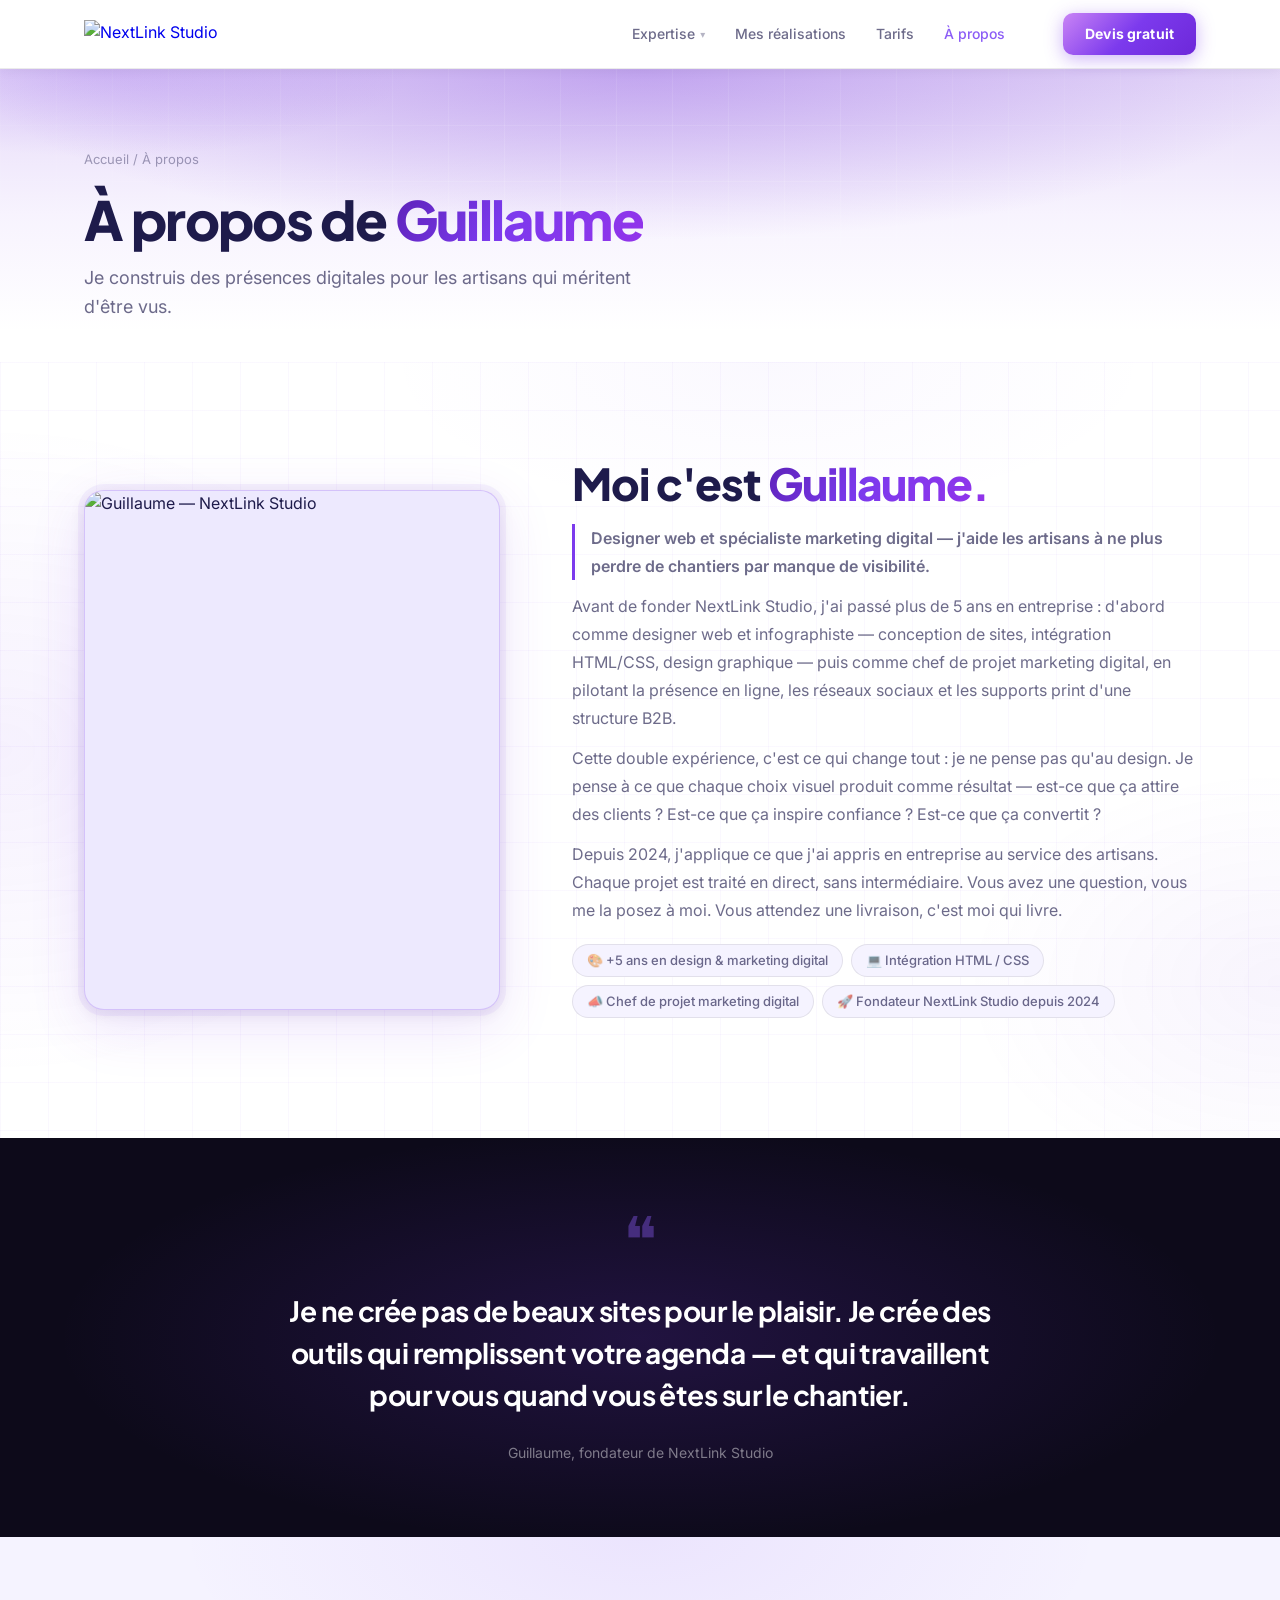
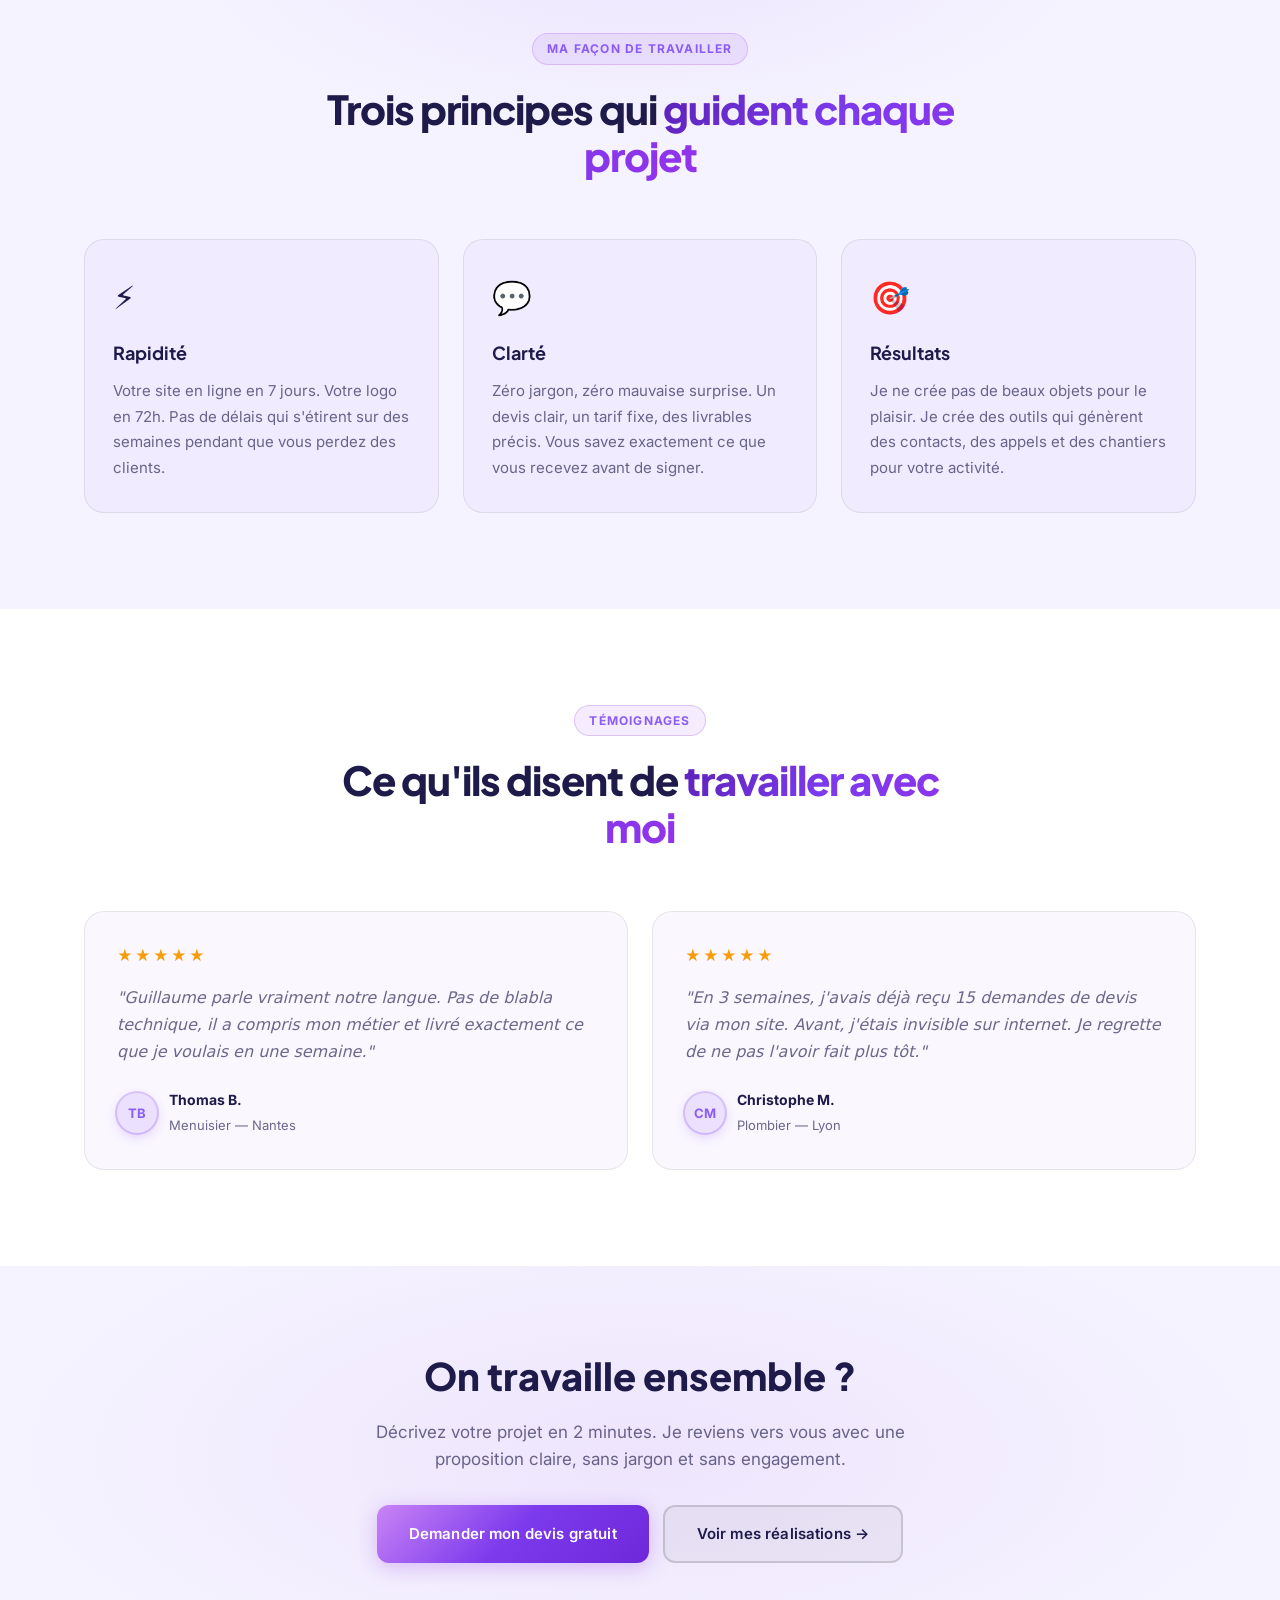
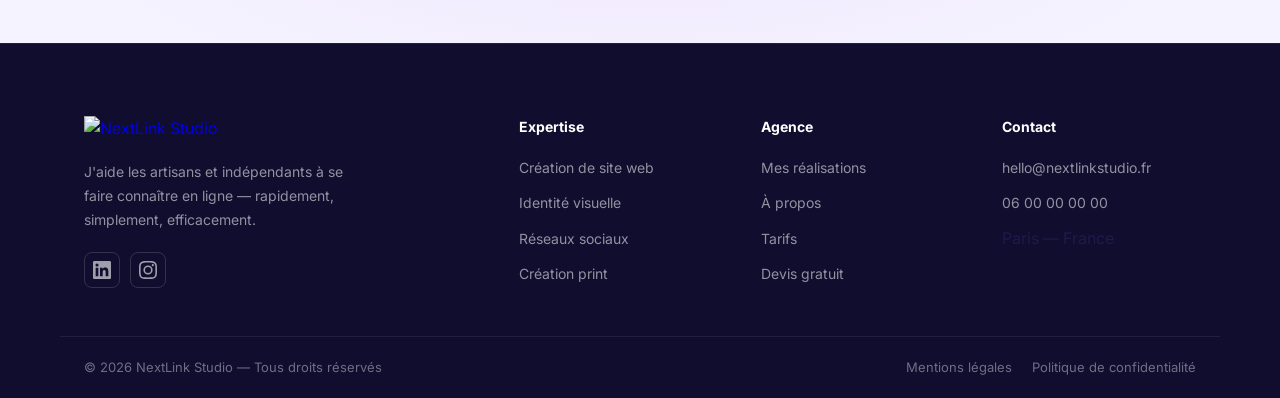
==== commit 41d6193f: "improve about section" ====
--- a/a-propos.html
+++ b/a-propos.html
@@ -102,19 +102,30 @@
           <img src="images/guillaume.png" alt="Guillaume — NextLink Studio">
         </div>
         <div class="about-text">
-          <div class="section-badge">À propos</div>
           <h2 class="about-heading">Moi c'est <span class="gradient-text">Guillaume.</span></h2>
-          <p class="about-lead">J'aide les artisans à ne plus perdre de chantiers par manque de visibilité.</p>
-          <p>Depuis plusieurs années, je travaille avec des artisans et indépendants excellents dans leur métier, mais invisibles sur internet. J'ai vu trop de pros talentueux perdre des chantiers au profit de concurrents moins compétents, simplement parce que leur image en ligne ne donnait pas confiance.</p>
-          <p>Ma mission : changer ça. Rapidement, sans prise de tête, à un prix juste. Je prends en charge tout ce qui touche à votre présence digitale — site web, logo, réseaux sociaux, print — pour que vous puissiez vous concentrer sur ce que vous faites de mieux.</p>
-          <p>Chaque projet est traité en direct, sans intermédiaire. Vous avez une question, vous me l'adressez à moi. Vous attendez une livraison, c'est moi qui livre.</p>
-          <div class="about-stats-row">
-            <div class="about-stat"><span class="about-stat-num">+5</span><span class="about-stat-label">artisans accompagnés</span></div>
-            <div class="about-stat"><span class="about-stat-num">7 j</span><span class="about-stat-label">délai de livraison moyen</span></div>
-            <div class="about-stat"><span class="about-stat-num">100%</span><span class="about-stat-label">satisfaction clients</span></div>
-          </div>
-        </div>
-      </div>
+          <p class="about-lead">Designer web et spécialiste marketing digital — j'aide les artisans à ne plus perdre de chantiers par manque de visibilité.</p>
+          <p>Avant de fonder NextLink Studio, j'ai passé plus de 5 ans en entreprise : d'abord comme designer web et infographiste — conception de sites, intégration HTML/CSS, design graphique — puis comme chef de projet marketing digital, en pilotant la présence en ligne, les réseaux sociaux et les supports print d'une structure B2B.</p>
+          <p>Cette double expérience, c'est ce qui change tout : je ne pense pas qu'au design. Je pense à ce que chaque choix visuel produit comme résultat — est-ce que ça attire des clients ? Est-ce que ça inspire confiance ? Est-ce que ça convertit ?</p>
+          <p>Depuis 2024, j'applique ce que j'ai appris en entreprise au service des artisans. Chaque projet est traité en direct, sans intermédiaire. Vous avez une question, vous me la posez à moi. Vous attendez une livraison, c'est moi qui livre.</p>
+          <div class="about-xp-chips">
+            <span class="about-xp-chip">🎨 +5 ans en design & marketing digital</span>
+            <span class="about-xp-chip">💻 Intégration HTML / CSS</span>
+            <span class="about-xp-chip">📣 Chef de projet marketing digital</span>
+            <span class="about-xp-chip">🚀 Fondateur NextLink Studio depuis 2024</span>
+          </div>
+        </div>
+      </div>
+    </div>
+  </section>
+
+  <!-- CITATION -->
+  <section class="about-quote-section">
+    <div class="container">
+      <blockquote class="about-quote">
+        <span class="about-quote-mark">❝</span>
+        <p>Je ne crée pas de beaux sites pour le plaisir. Je crée des outils qui remplissent votre agenda — et qui travaillent pour vous quand vous êtes sur le chantier.</p>
+        <cite>Guillaume, fondateur de NextLink Studio</cite>
+      </blockquote>
     </div>
   </section>
 
@@ -140,6 +151,34 @@
           <div class="about-value-icon">🎯</div>
           <h3>Résultats</h3>
           <p>Je ne crée pas de beaux objets pour le plaisir. Je crée des outils qui génèrent des contacts, des appels et des chantiers pour votre activité.</p>
+        </div>
+      </div>
+    </div>
+  </section>
+
+  <!-- TÉMOIGNAGES -->
+  <section class="about-testimonials-section">
+    <div class="container">
+      <div class="section-header text-center">
+        <div class="section-badge">Témoignages</div>
+        <h2>Ce qu'ils disent de <span class="gradient-text">travailler avec moi</span></h2>
+      </div>
+      <div class="about-testimonials-grid">
+        <div class="about-testimonial-card">
+          <div class="testimonial-stars">★★★★★</div>
+          <p>"Guillaume parle vraiment notre langue. Pas de blabla technique, il a compris mon métier et livré exactement ce que je voulais en une semaine."</p>
+          <div class="testimonial-author">
+            <div class="testimonial-avatar">TB</div>
+            <div><strong>Thomas B.</strong><span>Menuisier — Nantes</span></div>
+          </div>
+        </div>
+        <div class="about-testimonial-card">
+          <div class="testimonial-stars">★★★★★</div>
+          <p>"En 3 semaines, j'avais déjà reçu 15 demandes de devis via mon site. Avant, j'étais invisible sur internet. Je regrette de ne pas l'avoir fait plus tôt."</p>
+          <div class="testimonial-author">
+            <div class="testimonial-avatar">CM</div>
+            <div><strong>Christophe M.</strong><span>Plombier — Lyon</span></div>
+          </div>
         </div>
       </div>
     </div>
--- a/style.css
+++ b/style.css
@@ -2837,10 +2837,30 @@
 }
 .about-text p { color: var(--text-muted); font-size: 16px; line-height: 1.75; margin-bottom: 12px; }
 
-.about-stats-row { display: flex; gap: 32px; margin-top: 32px; padding-top: 28px; border-top: 1px solid var(--border); }
+.about-xp-chips { display: flex; flex-wrap: wrap; gap: 8px; margin-top: 20px; margin-bottom: 24px; }
+.about-xp-chip { font-size: 13px; font-weight: 500; color: var(--text-muted); background: var(--bg-alt); border: 1px solid var(--border); border-radius: 99px; padding: 5px 14px; }
+
+.about-stats-row { display: flex; gap: 32px; margin-top: 0; padding-top: 28px; border-top: 1px solid var(--border); }
 .about-stat { display: flex; flex-direction: column; gap: 4px; }
 .about-stat-num { font-family: 'Plus Jakarta Sans', sans-serif; font-size: 28px; font-weight: 800; color: var(--purple-vivid); letter-spacing: -0.03em; }
 .about-stat-label { font-size: 13px; color: var(--text-muted); }
+
+.about-quote-section { padding: 72px 0; background: #0d0a1a; position: relative; overflow: hidden; }
+.about-quote-section::before { content: ''; position: absolute; inset: 0; background: radial-gradient(ellipse 70% 80% at 50% 50%, rgba(124,58,237,0.18) 0%, transparent 65%); pointer-events: none; }
+.about-quote { position: relative; z-index: 1; max-width: 720px; margin: 0 auto; text-align: center; }
+.about-quote-mark { display: block; font-size: 64px; line-height: 1; color: var(--purple-vivid); opacity: 0.4; margin-bottom: 16px; font-family: Georgia, serif; }
+.about-quote p { font-family: 'Plus Jakarta Sans', sans-serif; font-size: clamp(20px, 2.5vw, 28px); font-weight: 700; color: #fff; line-height: 1.5; letter-spacing: -0.02em; margin-bottom: 24px; }
+.about-quote cite { font-size: 14px; font-style: normal; color: rgba(255,255,255,0.45); }
+
+.about-testimonials-section { padding: 96px 0; background: var(--bg); }
+.about-testimonials-grid { display: grid; grid-template-columns: repeat(2, 1fr); gap: 24px; margin-top: 48px; }
+.about-testimonial-card { background: var(--bg-card); border: 1px solid var(--border); border-radius: var(--radius-lg); padding: 32px; }
+.about-testimonial-card .testimonial-stars { color: #f59e0b; font-size: 15px; margin-bottom: 16px; }
+.about-testimonial-card p { font-size: 16px; color: var(--text-muted); line-height: 1.7; margin-bottom: 24px; font-style: italic; }
+.about-testimonial-card .testimonial-author { display: flex; align-items: center; gap: 12px; }
+.about-testimonial-card .testimonial-avatar { width: 40px; height: 40px; border-radius: 50%; background: var(--purple-soft); color: var(--purple-vivid); font-size: 13px; font-weight: 700; display: flex; align-items: center; justify-content: center; flex-shrink: 0; }
+.about-testimonial-card .testimonial-author strong { display: block; font-size: 14px; color: var(--text); }
+.about-testimonial-card .testimonial-author span { font-size: 13px; color: var(--text-muted); }
 
 .about-values { padding: 96px 0; background: var(--bg-alt); position: relative; overflow: hidden; }
 .about-values::before { content: ''; position: absolute; inset: 0; background: radial-gradient(ellipse 60% 50% at 50% 0%, rgba(124,58,237,0.08) 0%, transparent 60%); pointer-events: none; }
@@ -3180,6 +3200,7 @@
   .about-photo-wrap img { object-position: top center; }
   .bm-sidebar { display: none; }
   .about-values-grid { grid-template-columns: 1fr; }
+  .about-testimonials-grid { grid-template-columns: 1fr; }
   .about-stats-row { gap: 20px; flex-wrap: wrap; }
 }
 @media (max-width: 600px) {
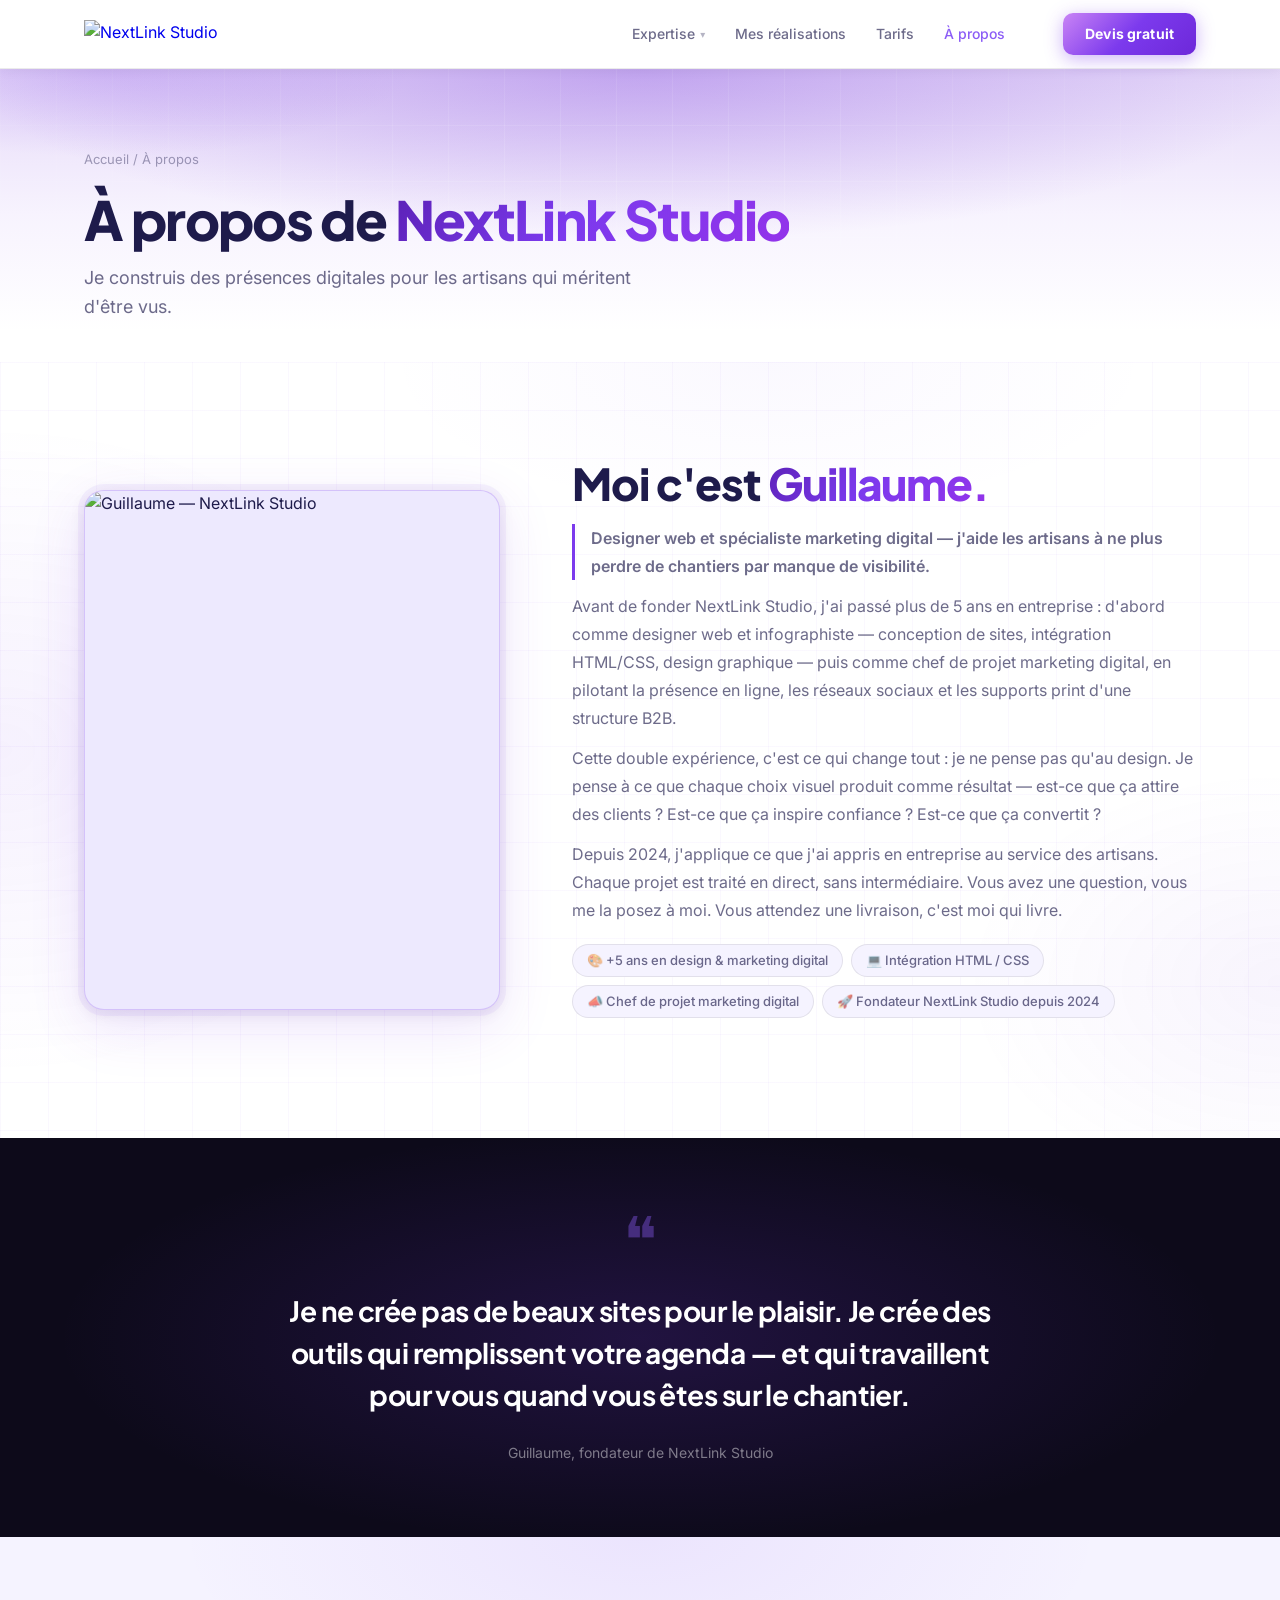
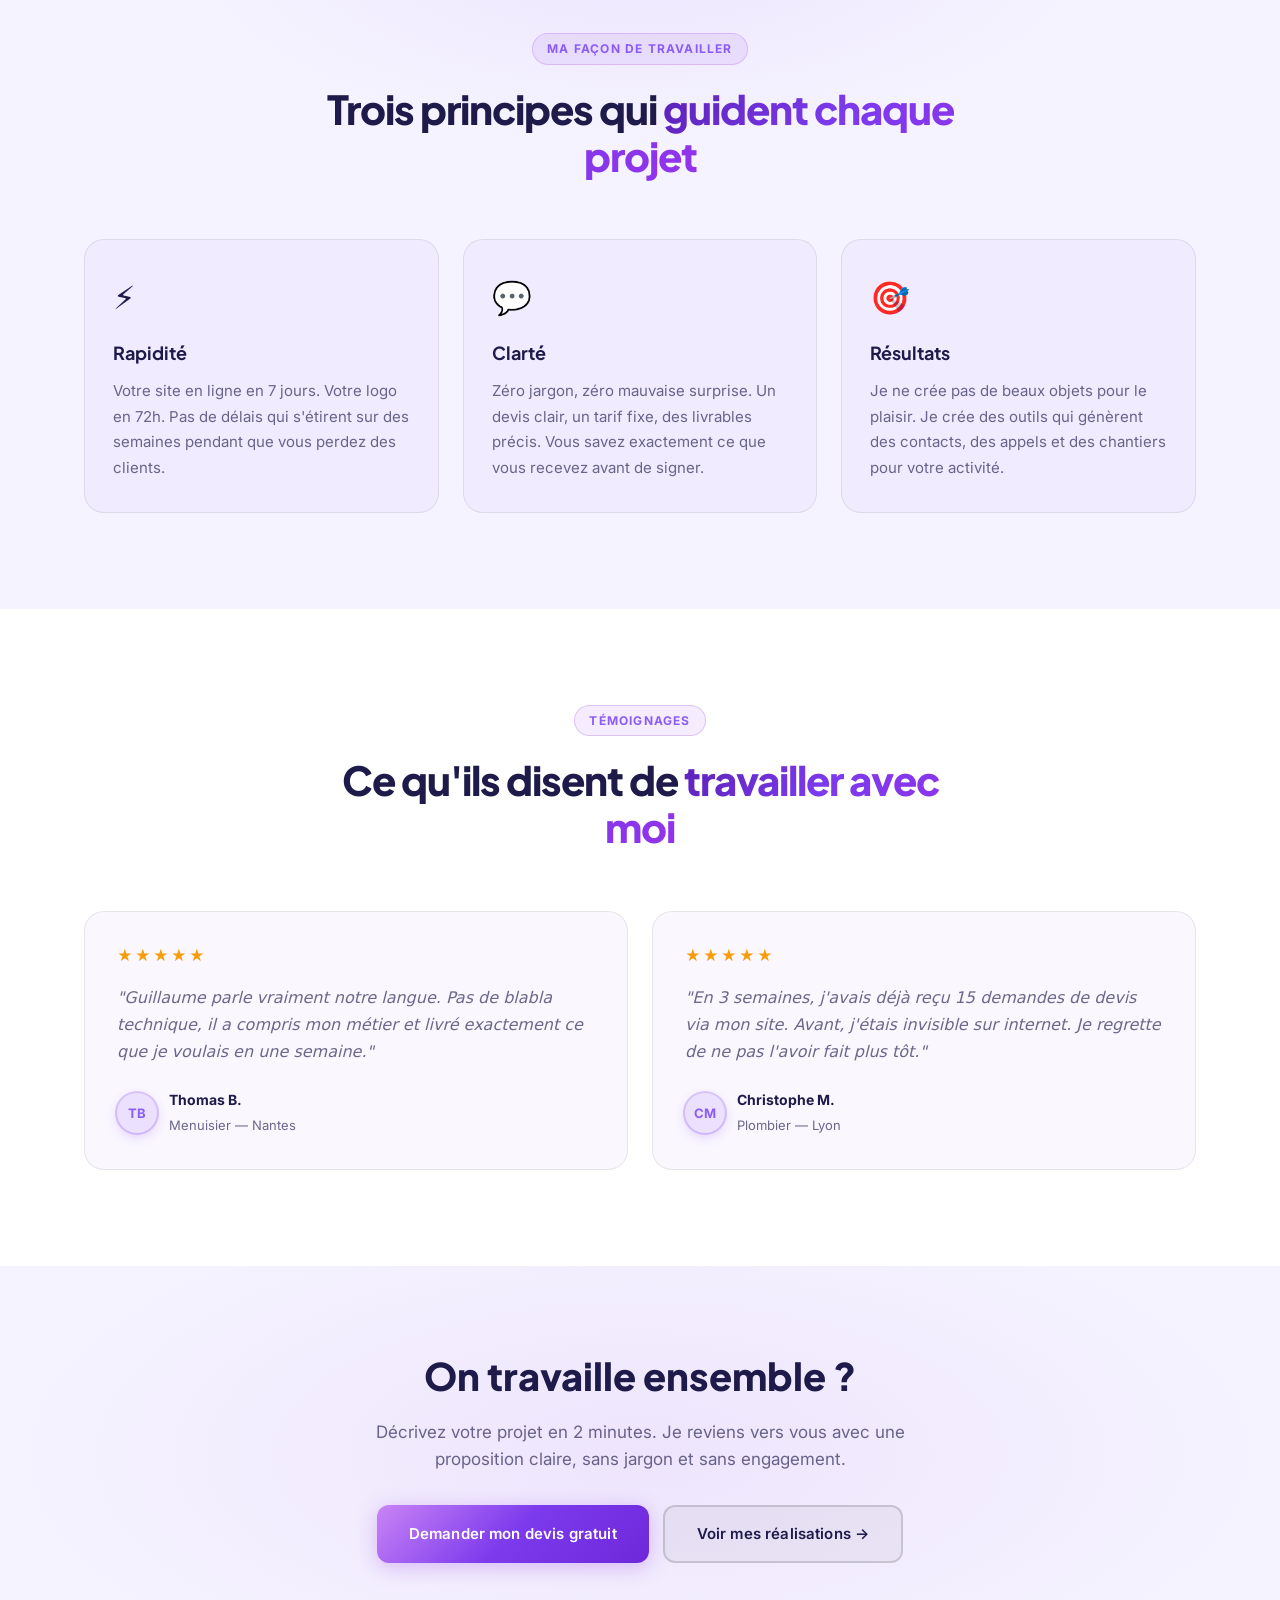
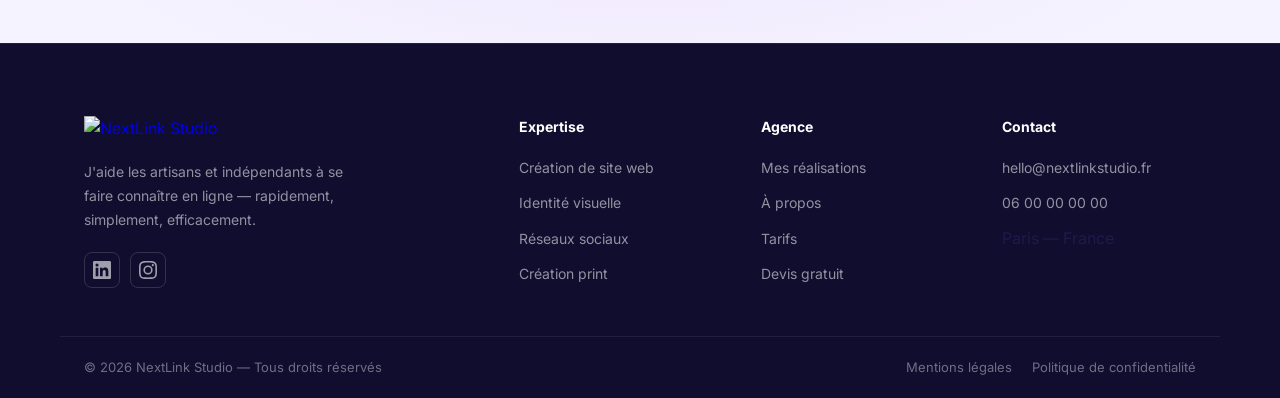
==== commit 350ca438: "Merge pull request #8 from guillaume-pierron/claude-main Claude main" ====
--- a/a-propos.html
+++ b/a-propos.html
@@ -89,7 +89,7 @@
     <div class="page-hero-bg"></div>
     <div class="container page-hero-content">
       <div class="page-breadcrumb"><a href="index.html">Accueil</a> / <span>À propos</span></div>
-      <h1>À propos de <span class="gradient-text">Guillaume</span></h1>
+      <h1>À propos de <span class="gradient-text">NextLink Studio</span></h1>
       <p>Je construis des présences digitales pour les artisans qui méritent d'être vus.</p>
     </div>
   </section>
--- a/style.css
+++ b/style.css
@@ -1692,11 +1692,31 @@
 .page-hero-content { position: relative; }
 .page-hero--split .page-hero-content {
   display: grid;
-  grid-template-columns: 1fr 1fr;
+  grid-template-columns: 1fr auto;
   gap: 48px;
   align-items: center;
 }
 .page-hero-text { position: relative; }
+
+.about-hero-logo-wrap {
+  display: flex;
+  align-items: center;
+  justify-content: center;
+  background: var(--bg-card);
+  border: 1px solid var(--border);
+  border-radius: 24px;
+  padding: 36px 44px;
+  box-shadow:
+    0 4px 16px rgba(0,0,0,0.06),
+    0 16px 48px rgba(124,58,237,0.10),
+    0 1px 0 rgba(255,255,255,0.6) inset;
+}
+.about-hero-logo {
+  width: 200px;
+  height: auto;
+  display: block;
+  filter: drop-shadow(0 4px 12px rgba(124,58,237,0.20));
+}
 .page-hero-img img {
   width: 100%;
   height: auto;
@@ -2702,6 +2722,7 @@
   .contact-grid      { grid-template-columns: 1fr; }
   .page-hero--split .page-hero-content { grid-template-columns: 1fr; }
   .page-hero-img { order: -1; }
+  .about-hero-logo-wrap { display: none; }
   .iv-analogy        { grid-template-columns: 1fr; gap: 32px; }
   .iv-includes-grid  { grid-template-columns: 1fr; }
   .expertise-grid    { grid-template-columns: 1fr; }
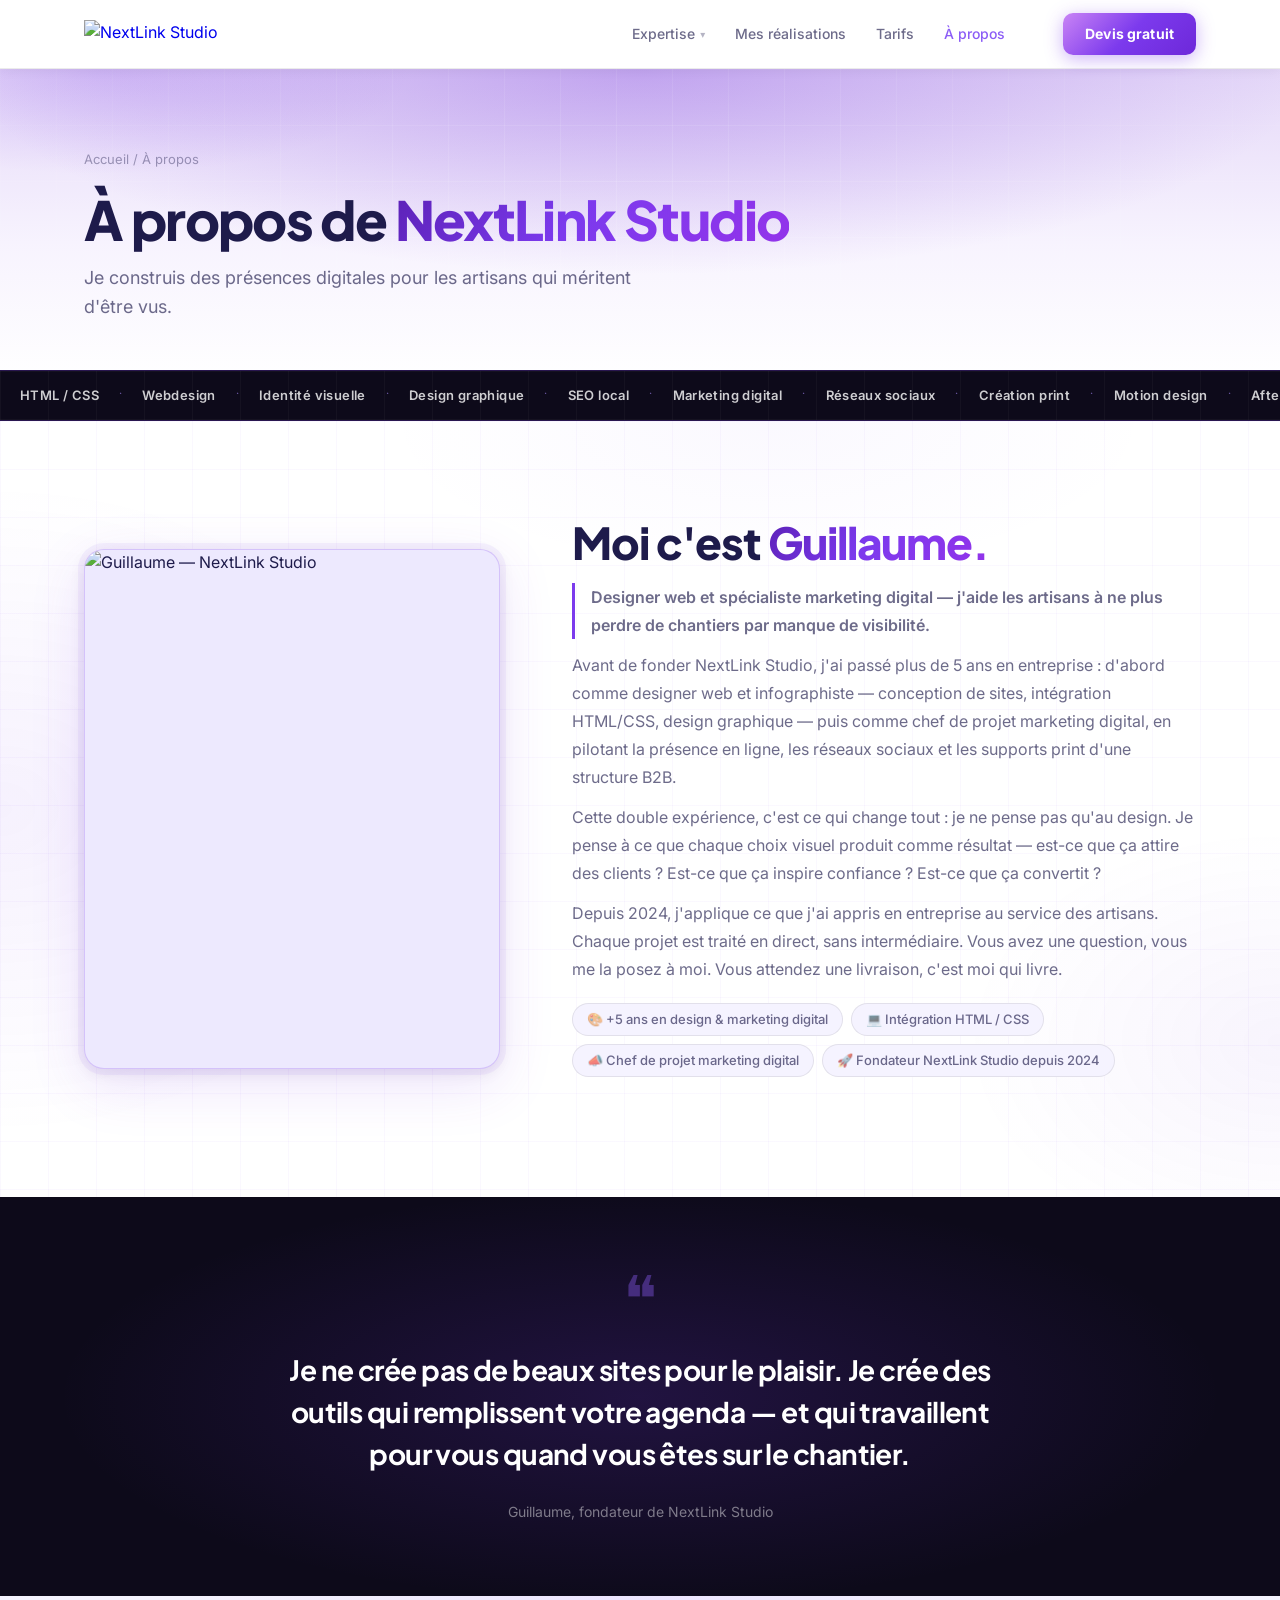
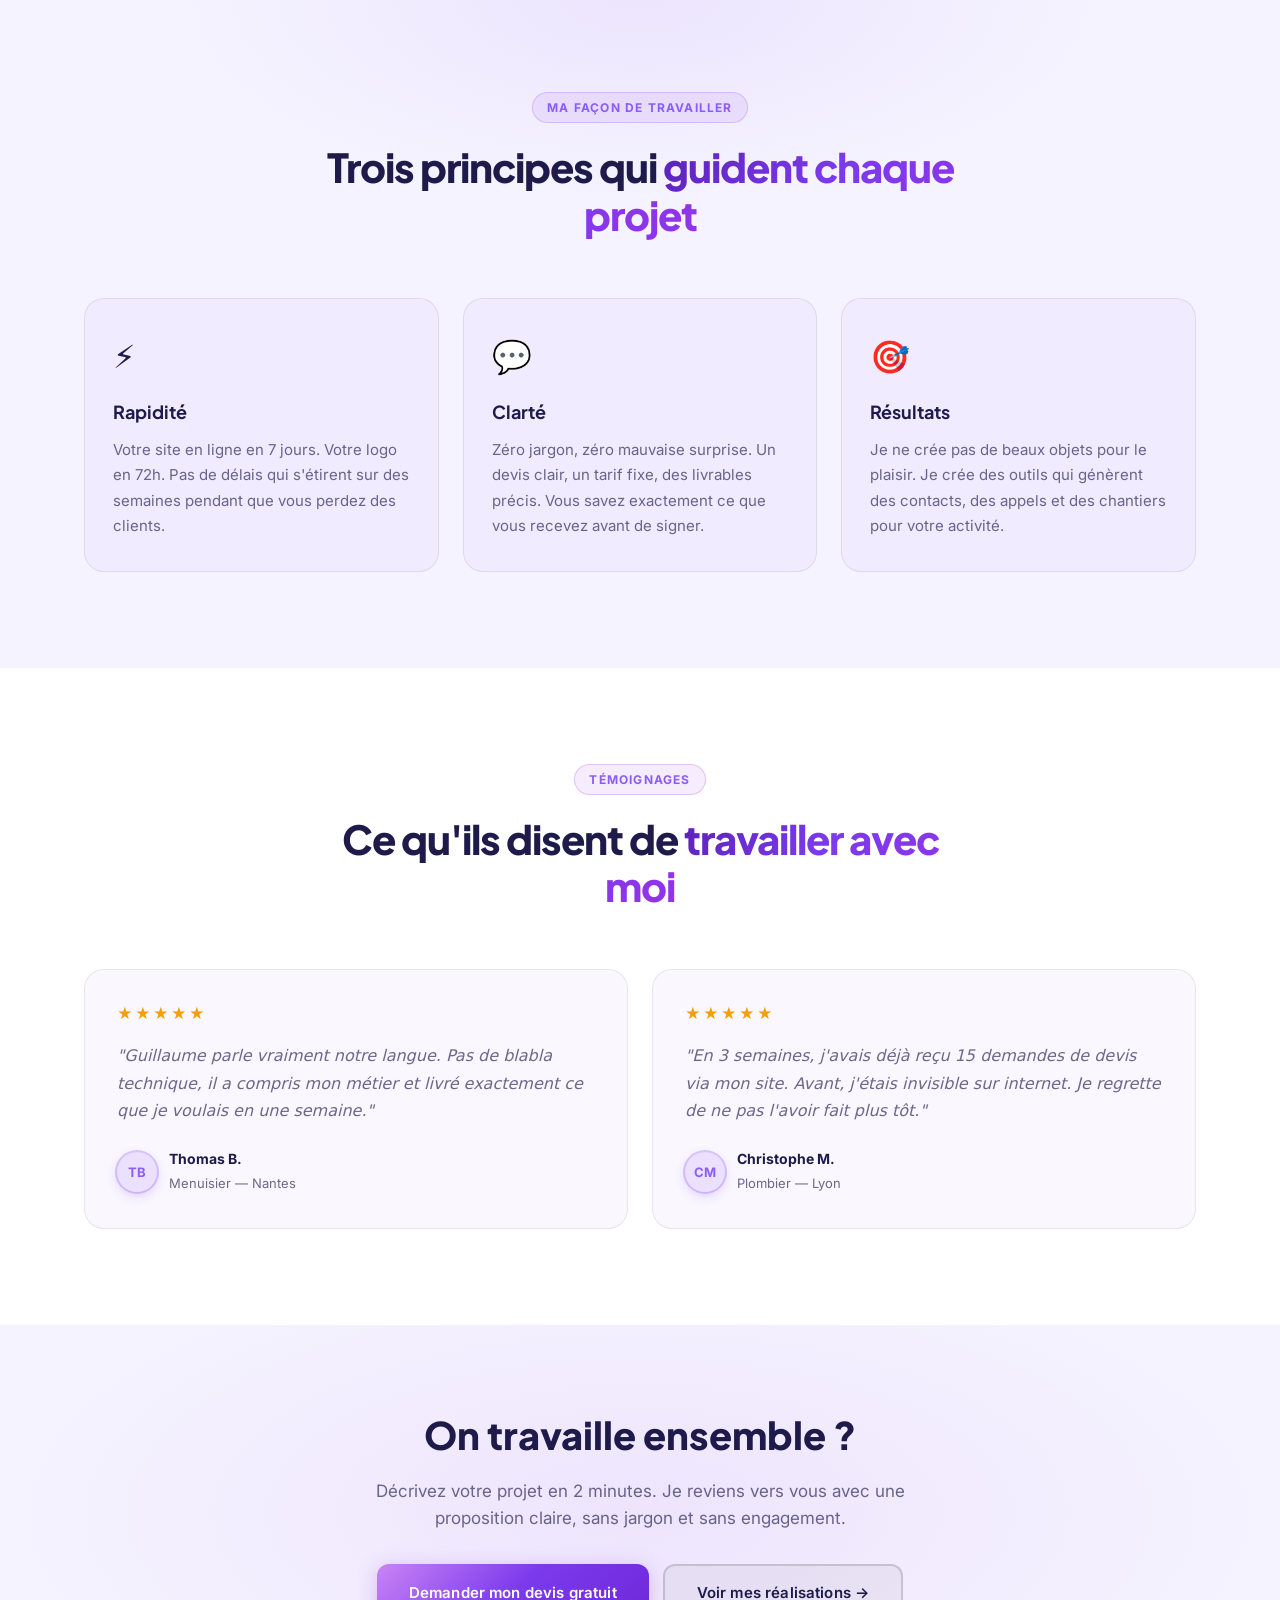
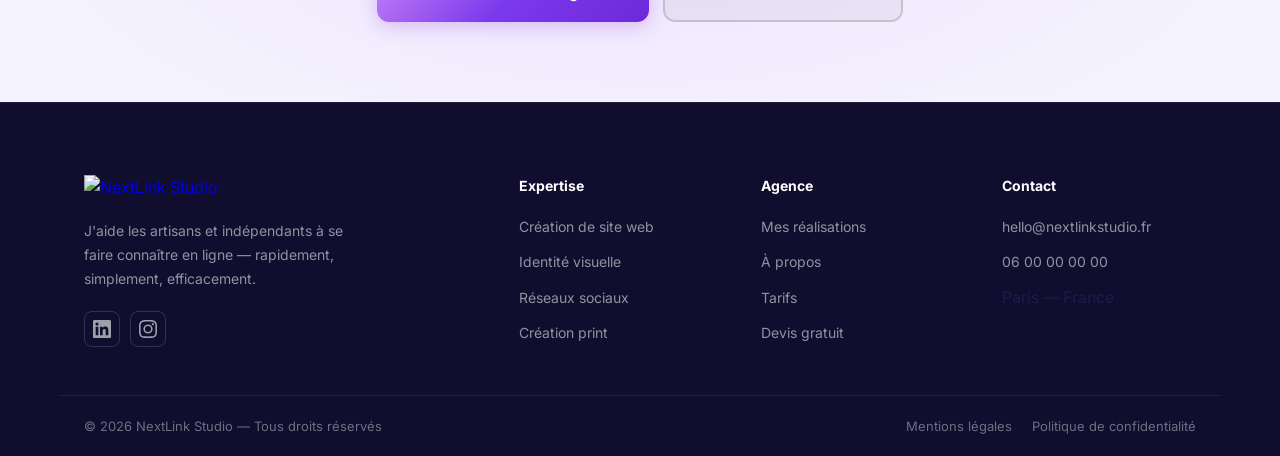
==== commit e2aa739f: "rectify" ====
--- a/a-propos.html
+++ b/a-propos.html
@@ -92,6 +92,32 @@
       <h1>À propos de <span class="gradient-text">NextLink Studio</span></h1>
       <p>Je construis des présences digitales pour les artisans qui méritent d'être vus.</p>
     </div>
+    <div class="skills-ticker">
+      <div class="skills-ticker-track">
+        <span>HTML / CSS</span><span class="skills-sep">·</span>
+        <span>Webdesign</span><span class="skills-sep">·</span>
+        <span>Identité visuelle</span><span class="skills-sep">·</span>
+        <span>Design graphique</span><span class="skills-sep">·</span>
+        <span>SEO local</span><span class="skills-sep">·</span>
+        <span>Marketing digital</span><span class="skills-sep">·</span>
+        <span>Réseaux sociaux</span><span class="skills-sep">·</span>
+        <span>Création print</span><span class="skills-sep">·</span>
+        <span>Motion design</span><span class="skills-sep">·</span>
+        <span>After Effects</span><span class="skills-sep">·</span>
+        <span>Figma</span><span class="skills-sep">·</span>
+        <span>HTML / CSS</span><span class="skills-sep">·</span>
+        <span>Webdesign</span><span class="skills-sep">·</span>
+        <span>Identité visuelle</span><span class="skills-sep">·</span>
+        <span>Design graphique</span><span class="skills-sep">·</span>
+        <span>SEO local</span><span class="skills-sep">·</span>
+        <span>Marketing digital</span><span class="skills-sep">·</span>
+        <span>Réseaux sociaux</span><span class="skills-sep">·</span>
+        <span>Création print</span><span class="skills-sep">·</span>
+        <span>Motion design</span><span class="skills-sep">·</span>
+        <span>After Effects</span><span class="skills-sep">·</span>
+        <span>Figma</span><span class="skills-sep">·</span>
+      </div>
+    </div>
   </section>
 
   <!-- ABOUT PRINCIPAL -->
--- a/style.css
+++ b/style.css
@@ -1667,8 +1667,47 @@
 .page-hero {
   position: relative;
   background: var(--bg);
-  padding: 80px 0 40px;
+  padding: 80px 0 0;
   overflow: hidden;
+}
+.page-hero-content { padding-bottom: 48px; }
+
+.skills-ticker {
+  background: #0d0a1a;
+  overflow: hidden;
+  padding: 14px 0;
+  position: relative;
+  border-top: 1px solid rgba(124,58,237,0.25);
+  border-bottom: 1px solid rgba(124,58,237,0.25);
+}
+.skills-ticker::before {
+  content: '';
+  position: absolute;
+  inset: 0;
+  background-image:
+    linear-gradient(rgba(255,255,255,0.03) 1px, transparent 1px),
+    linear-gradient(90deg, rgba(255,255,255,0.03) 1px, transparent 1px);
+  background-size: 48px 48px;
+  pointer-events: none;
+}
+.skills-ticker-track {
+  display: flex;
+  white-space: nowrap;
+  width: max-content;
+  animation: mid-ticker-scroll 35s linear infinite;
+}
+.skills-ticker-track span {
+  font-size: 13px;
+  font-weight: 600;
+  color: rgba(255,255,255,0.80);
+  letter-spacing: 0.03em;
+  padding: 0 20px;
+}
+.skills-sep {
+  color: rgba(167,139,250,0.60) !important;
+  padding: 0 !important;
+  font-size: 11px !important;
+  font-weight: 400 !important;
 }
 .page-hero-bg {
   position: absolute; inset: 0;
@@ -1692,7 +1731,7 @@
 .page-hero-content { position: relative; }
 .page-hero--split .page-hero-content {
   display: grid;
-  grid-template-columns: 1fr auto;
+  grid-template-columns: 1fr 1fr;
   gap: 48px;
   align-items: center;
 }
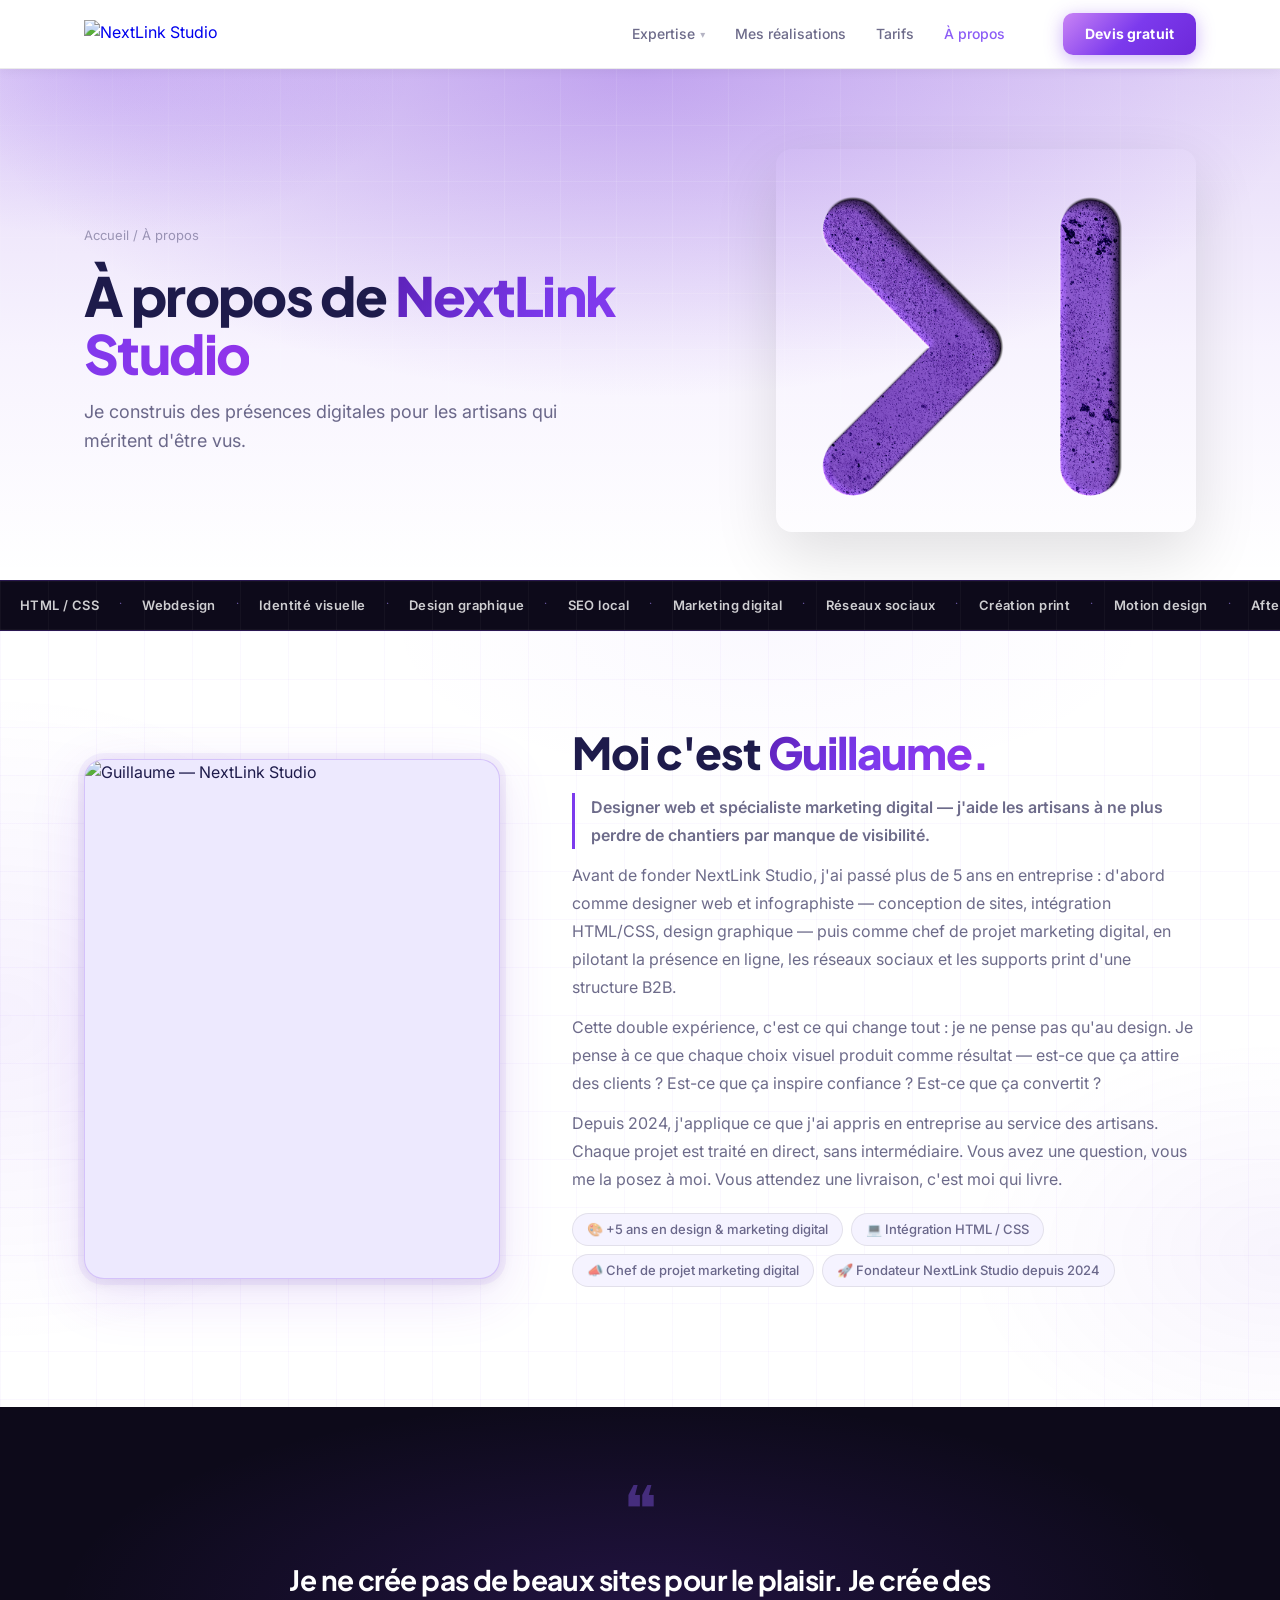
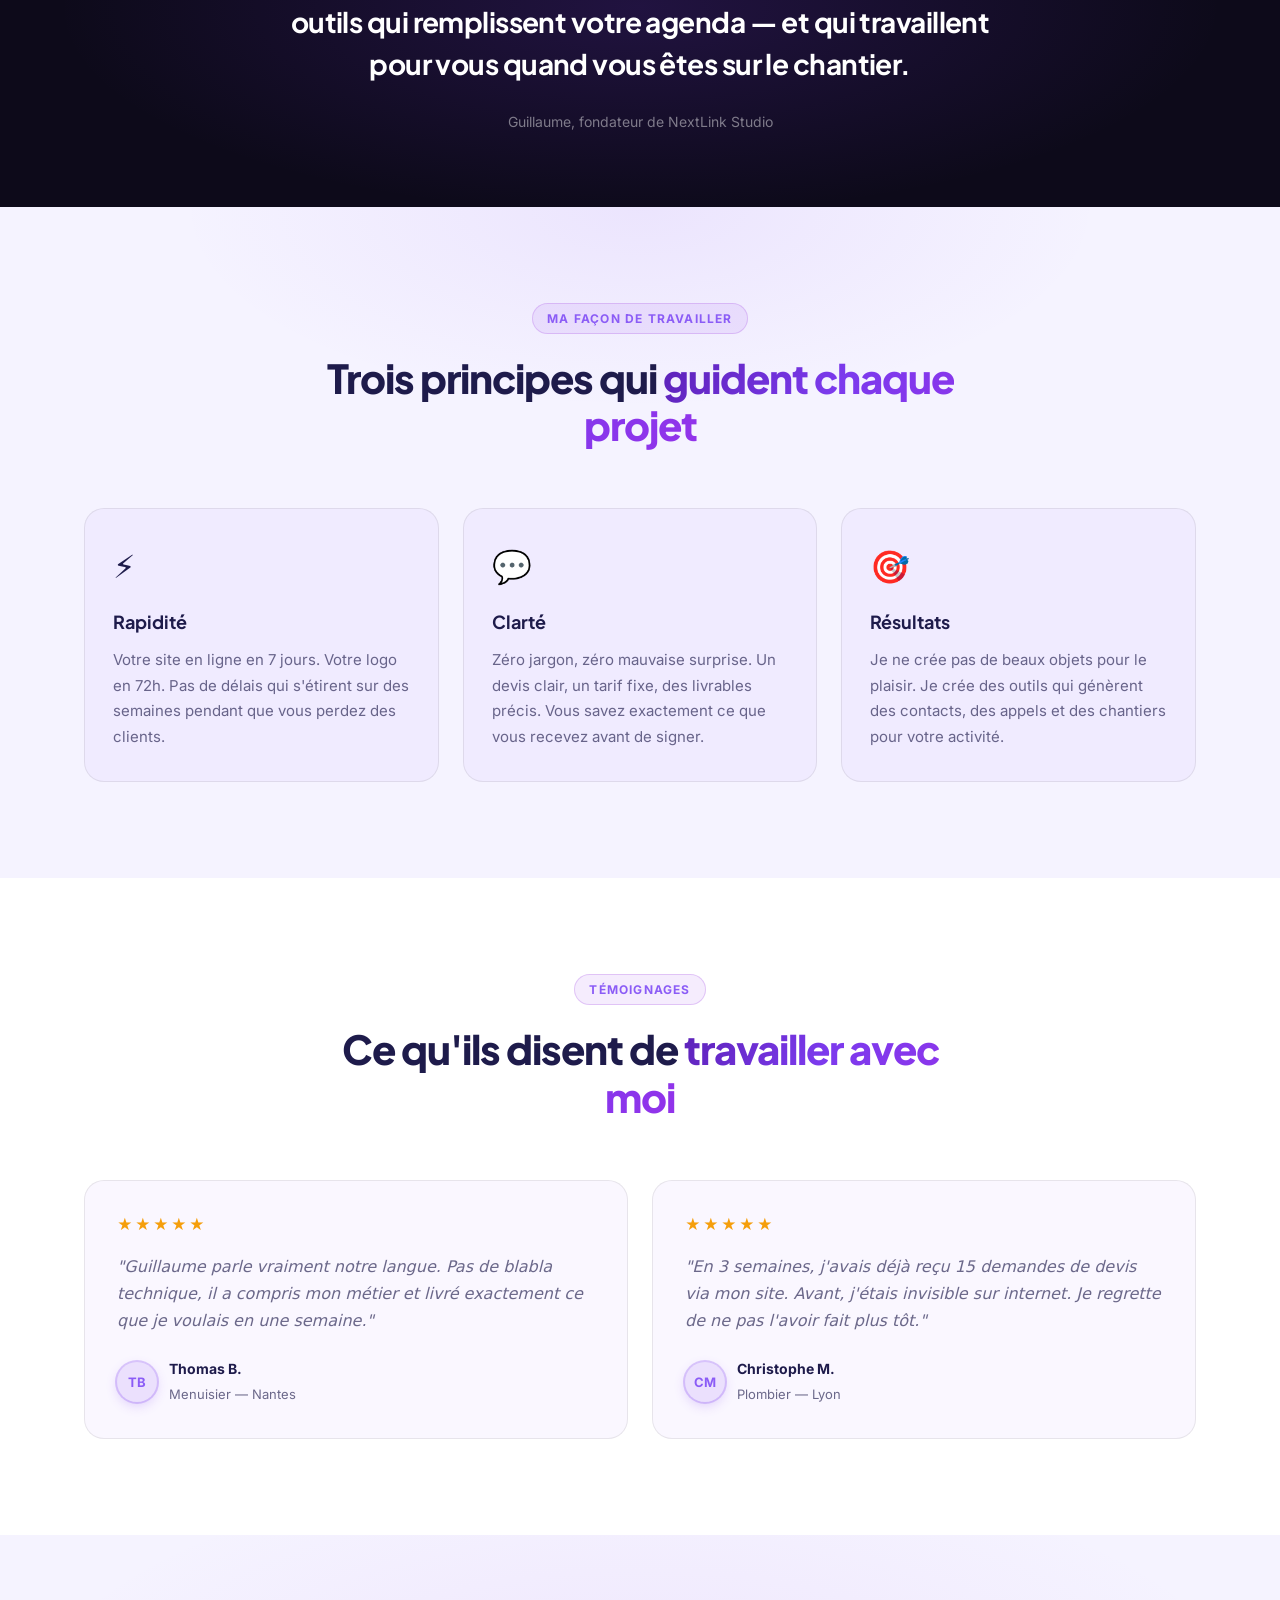
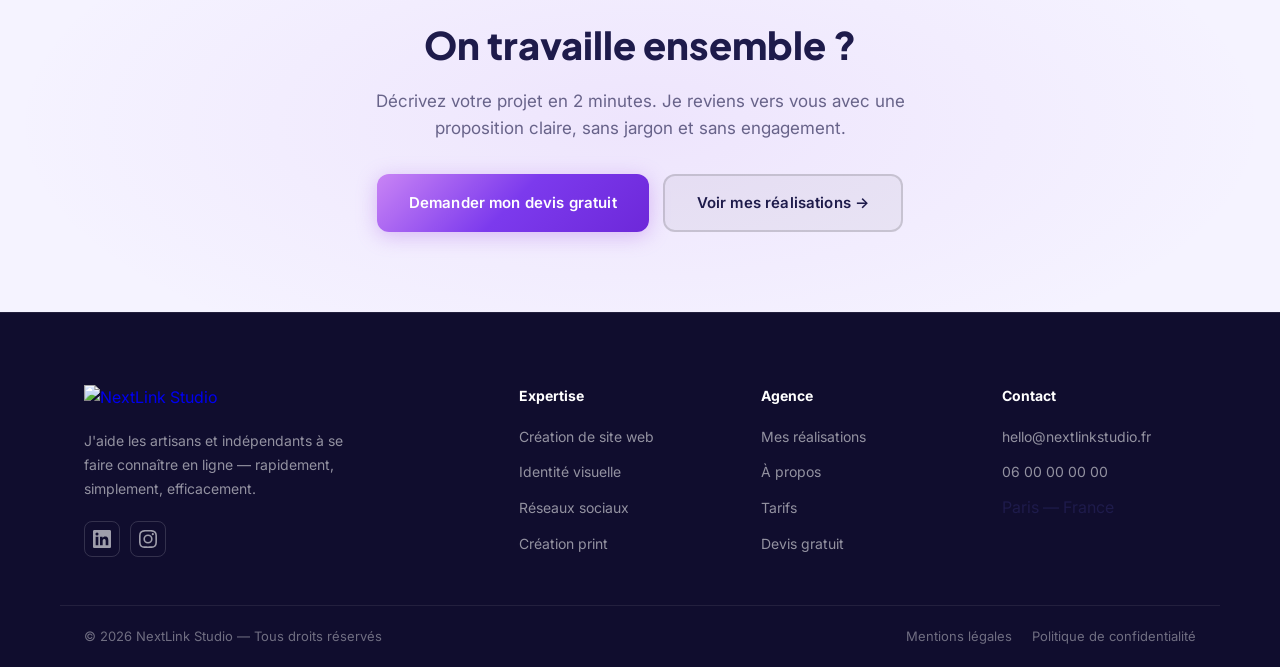
==== commit b462bc5a: "new change" ====
--- a/a-propos.html
+++ b/a-propos.html
@@ -85,12 +85,17 @@
   </div>
 
   <!-- PAGE HERO -->
-  <section class="page-hero">
+  <section class="page-hero page-hero--split">
     <div class="page-hero-bg"></div>
     <div class="container page-hero-content">
-      <div class="page-breadcrumb"><a href="index.html">Accueil</a> / <span>À propos</span></div>
-      <h1>À propos de <span class="gradient-text">NextLink Studio</span></h1>
-      <p>Je construis des présences digitales pour les artisans qui méritent d'être vus.</p>
+      <div class="page-hero-text">
+        <div class="page-breadcrumb"><a href="index.html">Accueil</a> / <span>À propos</span></div>
+        <h1>À propos de <span class="gradient-text">NextLink Studio</span></h1>
+        <p>Je construis des présences digitales pour les artisans qui méritent d'être vus.</p>
+      </div>
+      <div class="page-hero-img">
+        <img src="images/mockup_logo_fav.png" alt="NextLink Studio — création digitale">
+      </div>
     </div>
     <div class="skills-ticker">
       <div class="skills-ticker-track">
--- a/style.css
+++ b/style.css
@@ -1756,6 +1756,7 @@
   display: block;
   filter: drop-shadow(0 4px 12px rgba(124,58,237,0.20));
 }
+.page-hero-img { max-width: 420px; justify-self: end; }
 .page-hero-img img {
   width: 100%;
   height: auto;
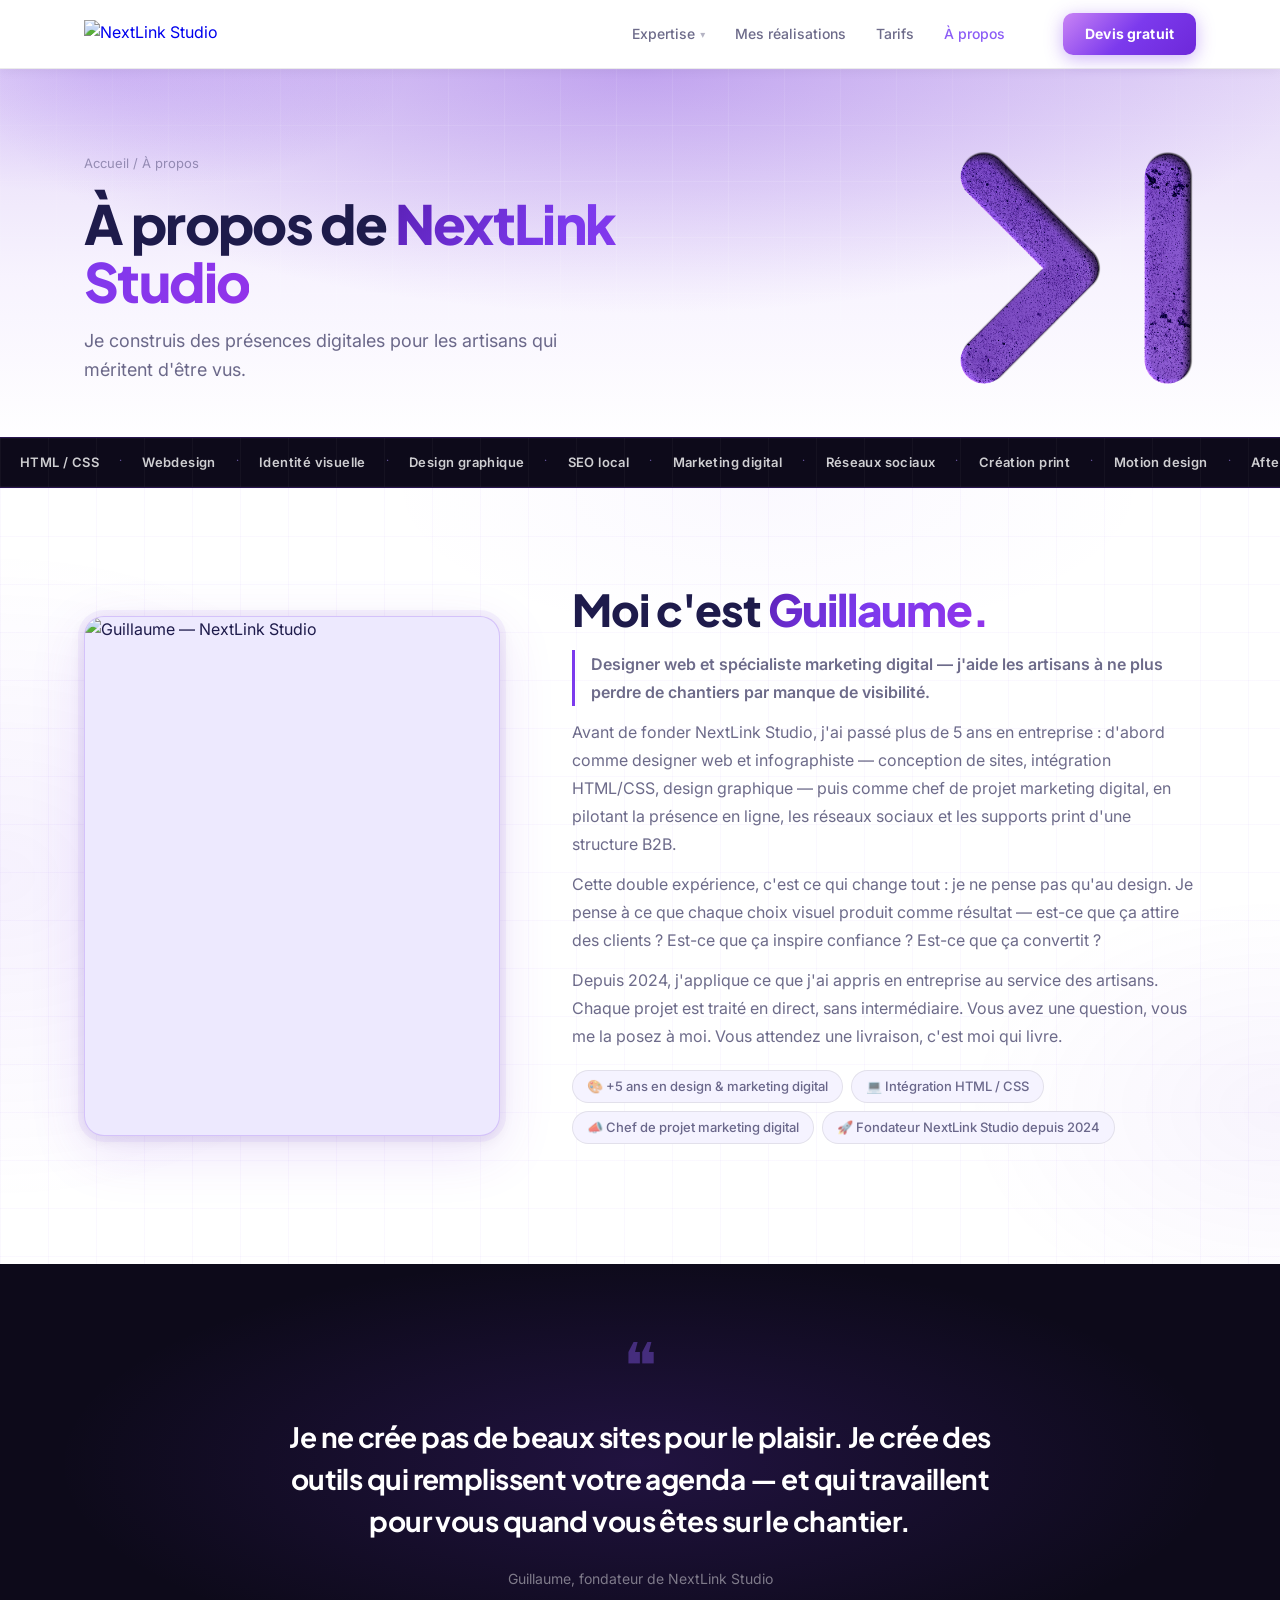
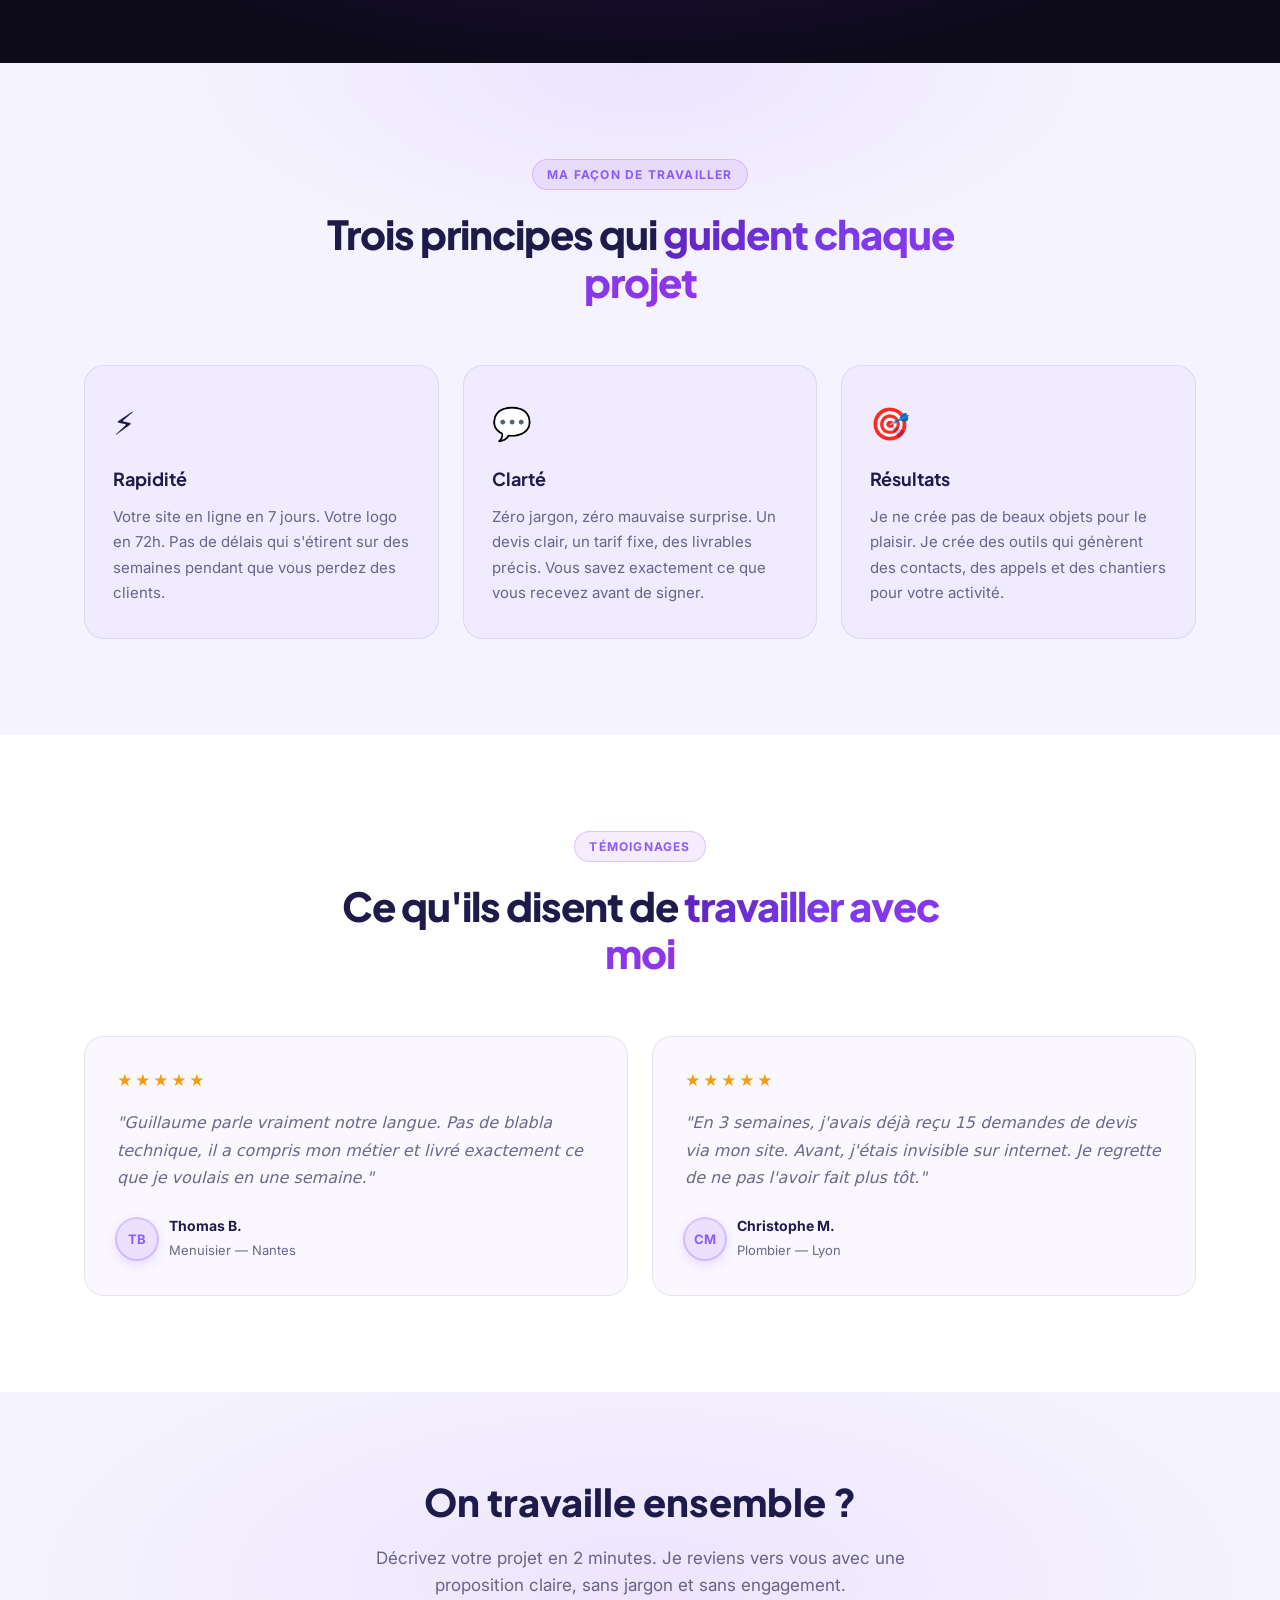
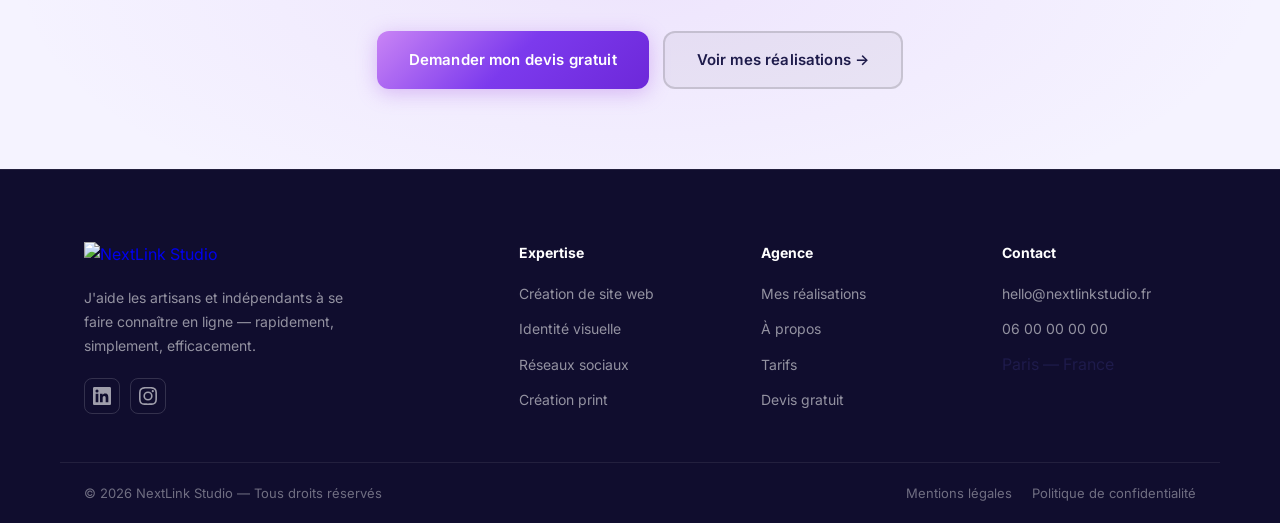
==== commit 47017be0: "Merge pull request #9 from guillaume-pierron/claude-main Claude main" ====
--- a/a-propos.html
+++ b/a-propos.html
@@ -93,7 +93,7 @@
         <h1>À propos de <span class="gradient-text">NextLink Studio</span></h1>
         <p>Je construis des présences digitales pour les artisans qui méritent d'être vus.</p>
       </div>
-      <div class="page-hero-img">
+      <div class="page-hero-img about-hero-img">
         <img src="images/mockup_logo_fav.png" alt="NextLink Studio — création digitale">
       </div>
     </div>
--- a/style.css
+++ b/style.css
@@ -1756,13 +1756,18 @@
   display: block;
   filter: drop-shadow(0 4px 12px rgba(124,58,237,0.20));
 }
-.page-hero-img { max-width: 420px; justify-self: end; }
+.page-hero-img { max-width: 240px; justify-self: end; }
 .page-hero-img img {
   width: 100%;
   height: auto;
   display: block;
   border-radius: 16px;
   box-shadow: 0 24px 64px rgba(0,0,0,0.12);
+}
+.about-hero-img img {
+  box-shadow: none;
+  border-radius: 0;
+  mix-blend-mode: multiply;
 }
 .page-breadcrumb { font-size: 13px; color: var(--text-subtle); margin-bottom: 20px; }
 .page-breadcrumb a { color: var(--text-subtle); text-decoration: none; }
@@ -2521,13 +2526,14 @@
 .faq-section .container { position: relative; z-index: 1; }
 .faq-list { max-width: 720px; margin: 0 auto; display: flex; flex-direction: column; gap: 12px; }
 .faq-item {
-  background: var(--bg-card);
+  background: var(--bg);
   border-radius: var(--radius);
   border: 1px solid var(--border);
   overflow: hidden;
   transition: var(--transition);
-}
-.faq-item:hover { border-color: var(--border-purple); }
+  box-shadow: 0 2px 8px rgba(0,0,0,0.05), 0 4px 16px rgba(0,0,0,0.04);
+}
+.faq-item:hover { border-color: var(--border-purple); box-shadow: 0 4px 16px rgba(124,58,237,0.08), 0 8px 32px rgba(0,0,0,0.06); }
 .faq-question {
   width: 100%;
   display: flex; justify-content: space-between; align-items: center;
@@ -2761,7 +2767,7 @@
   .steps::before     { display: none; }
   .contact-grid      { grid-template-columns: 1fr; }
   .page-hero--split .page-hero-content { grid-template-columns: 1fr; }
-  .page-hero-img { order: -1; }
+  .page-hero-img { order: -1; max-width: 180px; justify-self: center; margin: 0 auto; }
   .about-hero-logo-wrap { display: none; }
   .iv-analogy        { grid-template-columns: 1fr; gap: 32px; }
   .iv-includes-grid  { grid-template-columns: 1fr; }
